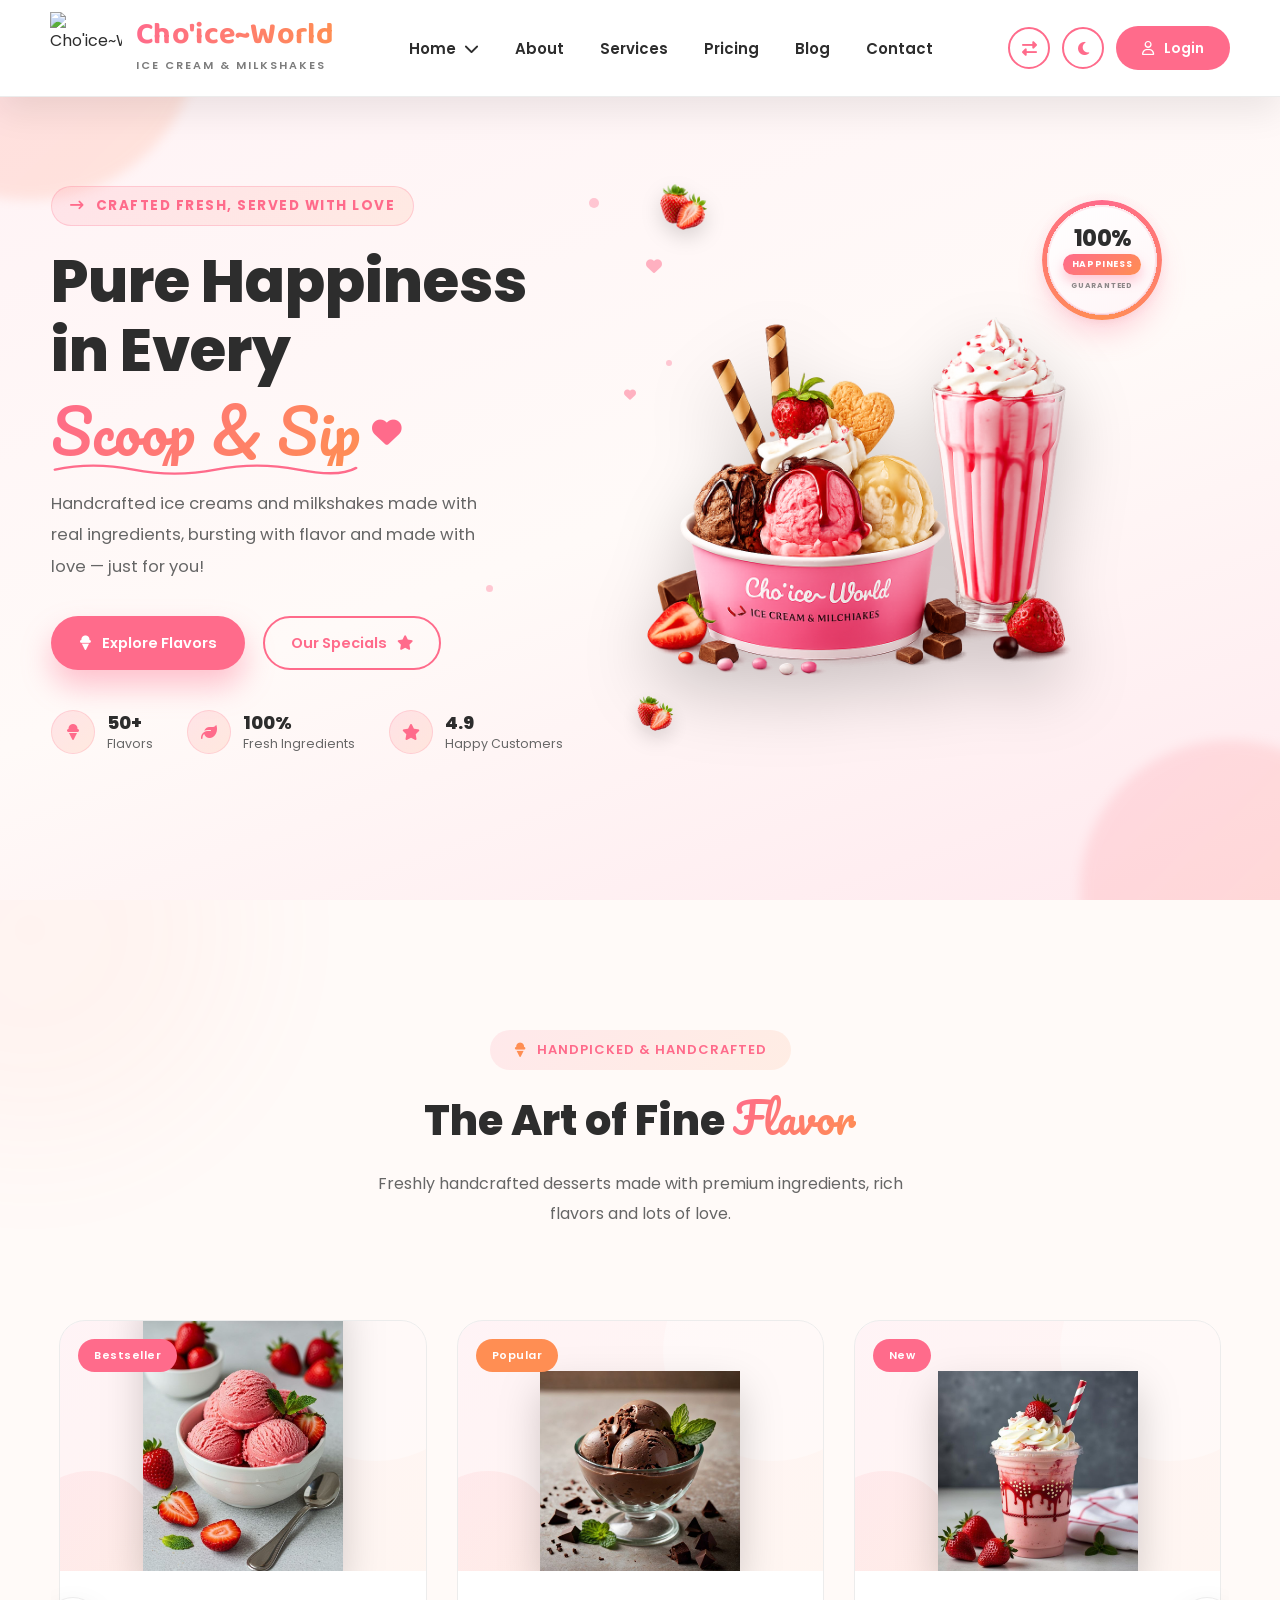
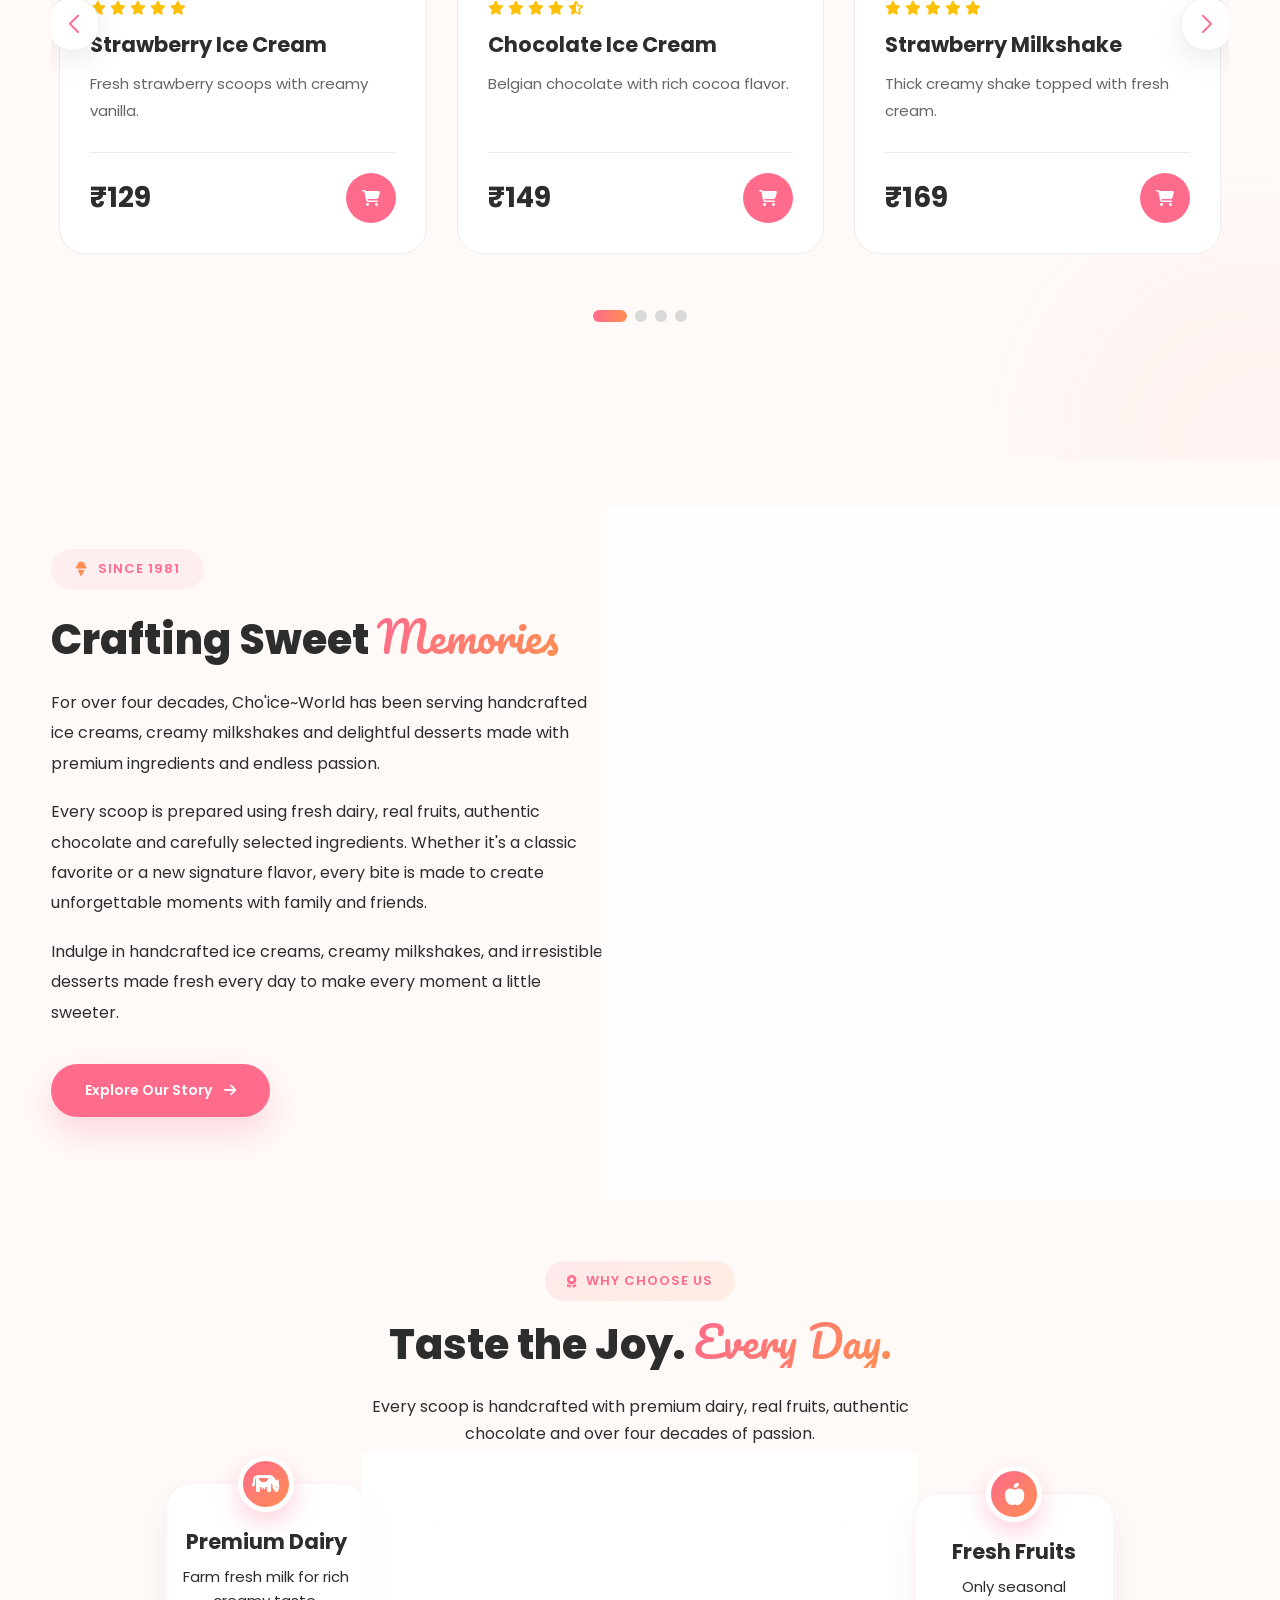
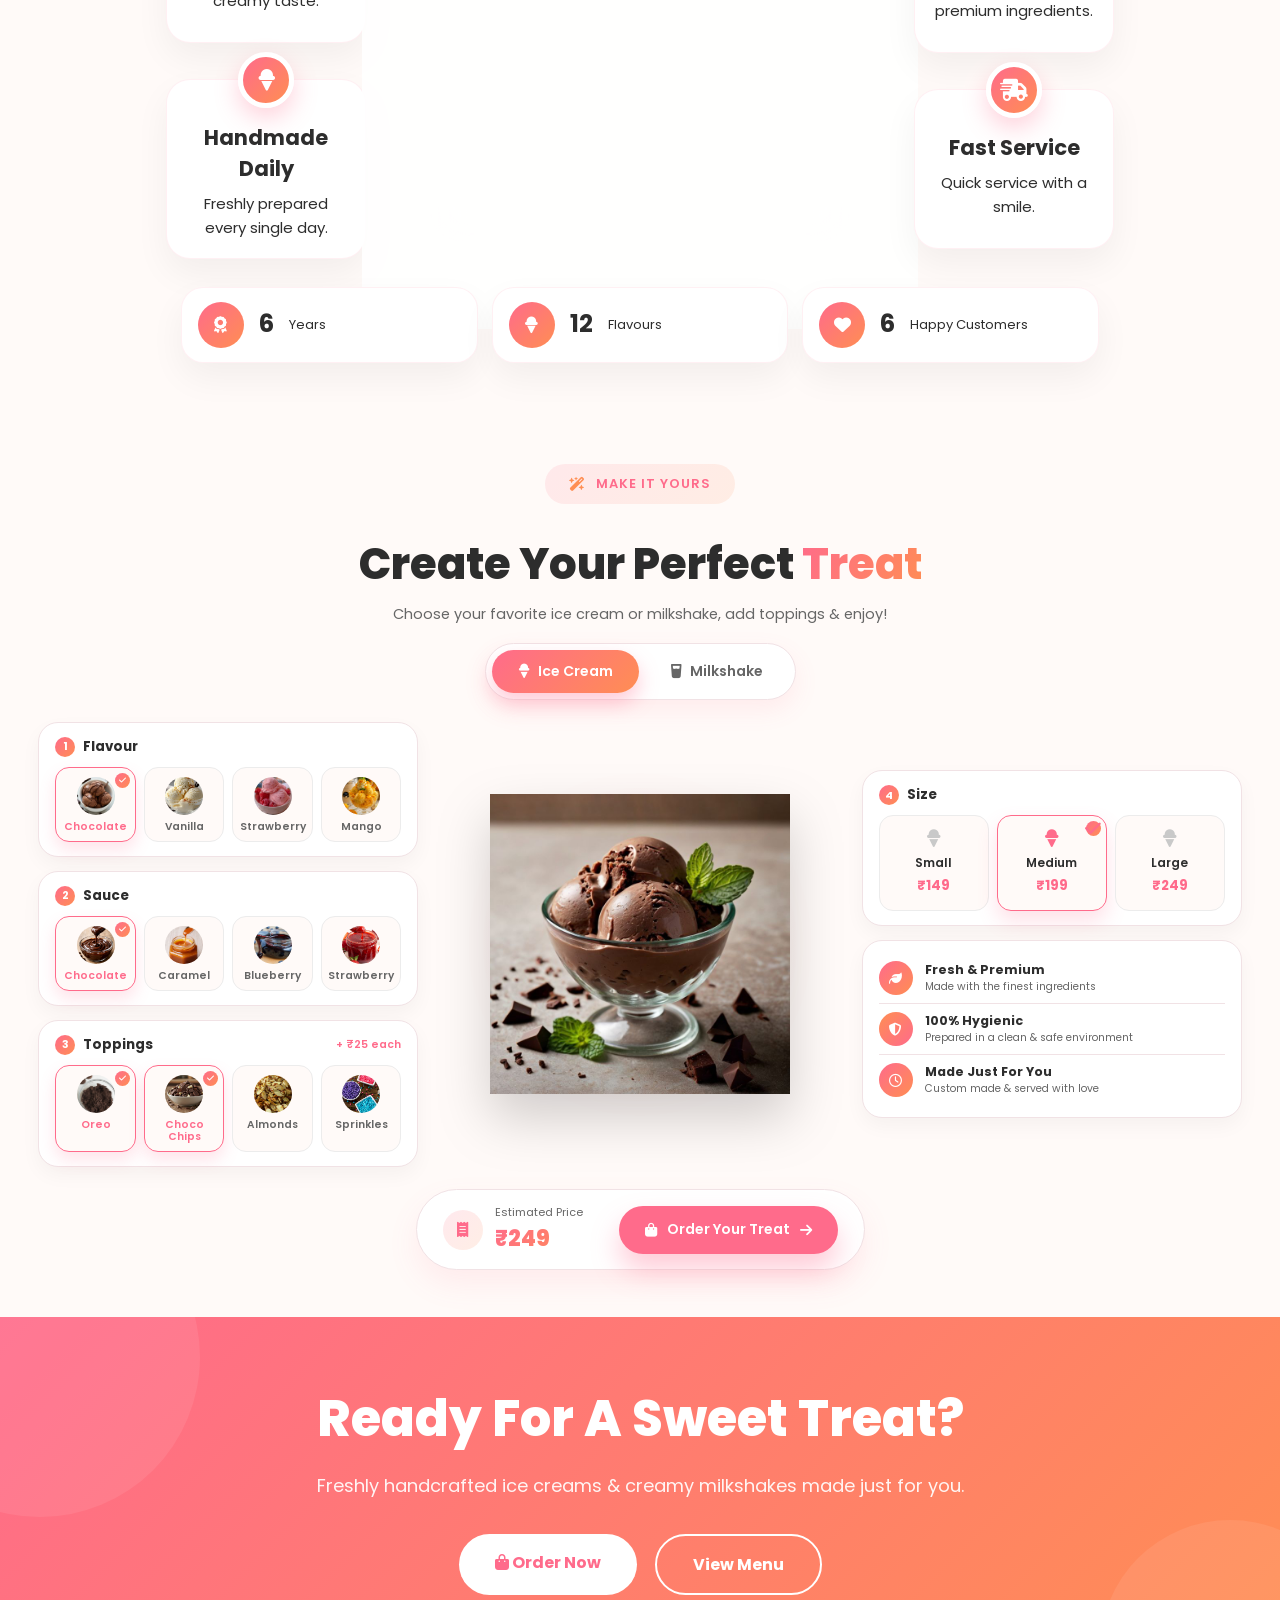
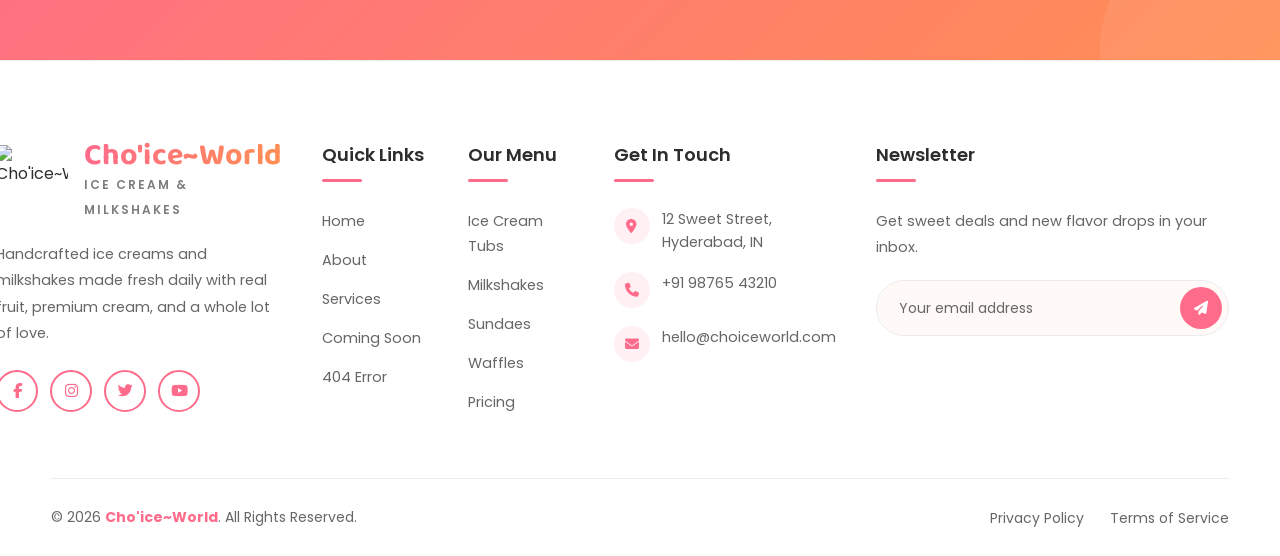
==== index.html @ 40d9babc "first commit" ====
<!DOCTYPE html>
<html lang="en" dir="ltr" data-theme="light">

<head>

<meta charset="UTF-8">
<meta name="viewport" content="width=device-width, initial-scale=1.0">

<title>Cho'ice~World</title>
 <link rel="icon" type="image/x-icon" href="images/Logo.png">
<link rel="preconnect" href="https://fonts.googleapis.com">
<link rel="preconnect" href="https://fonts.gstatic.com" crossorigin>

<link href="https://fonts.googleapis.com/css2?family=Poppins:wght@300;400;500;600;700;800&family=Baloo+2:wght@500;600;700&family=Pacifico&family=Lobster&display=swap" rel="stylesheet">


<link rel="stylesheet" href="https://cdn.jsdelivr.net/npm/swiper@11/swiper-bundle.min.css">


<link rel="stylesheet" href="https://cdnjs.cloudflare.com/ajax/libs/font-awesome/6.7.2/css/all.min.css">
<link rel="stylesheet" href="index.css">
<link rel="stylesheet" href="nav.css">
<link rel="stylesheet" href="footer.css">

</head>

<body>

<header class="header">

<div class="container">

<nav class="navbar">



<a href="index.html" class="logo">

<img src="images/logo.png" alt="Cho'ice~World">

<div class="logo-text">

<h2>Cho'ice~World</h2>

<span>Ice Cream & Milkshakes</span>

</div>

</a>



<ul class="nav-menu">

<li class="dropdown">

<a href="index.html">
Home
<i class="fa-solid fa-chevron-down"></i>
</a>

<ul class="dropdown-menu">

<li><a href="index.html">Home Classic</a></li>

<li><a href="/home-2/home-2.html">Home Modern</a></li>

</ul>

</li>

<li><a href="/about/about.html">About</a></li>

<li><a href="Services.html">Services</a></li>

<li><a href="/pricing/pricing.html">Pricing</a></li>

<li><a href="Blog.html">Blog</a></li>

<li><a href="/contact/contact.html">Contact</a></li>



</ul>



<div class="nav-actions">



<button id="rtlBtn" class="icon-btn">
    <i class="fa-solid fa-right-left"></i>
</button>



<button id="themeBtn" class="icon-btn">

<i class="fa-solid fa-moon"></i>

</button>



<a href="login.html" class="login-btn">

<i class="fa-regular fa-user"></i>

Login

</a>



<div class="hamburger">

<span></span>

<span></span>

<span></span>

</div>

</div>

</nav>

</div>

</header>



<section class="hero">

    <span class="hero-blob blob-tl"></span>
    <span class="hero-blob blob-br"></span>

    <span class="hero-crumb crumb-1"></span>
    <span class="hero-crumb crumb-2"></span>
    <span class="hero-crumb crumb-3"></span>

    <div class="container hero-inner">

        <div class="hero-text">

            <span class="hero-eyebrow">
                <i class="fa-solid fa-arrow-right-long"></i>
                Crafted Fresh, Served With Love
            </span>

            <h1 class="hero-title">
                Pure Happiness
                <span class="hero-title-row">
                    in Every
                    <span class="hero-script">
                        Scoop & Sip
                        <svg class="hero-squiggle" viewBox="0 0 300 20" preserveAspectRatio="none">
                            <path d="M4 12 Q 40 2, 80 12 T 160 12 T 240 12 T 296 10"/>
                        </svg>
                    </span>
                    <i class="fa-solid fa-heart hero-heart"></i>
                </span>
            </h1>

            <p class="hero-desc">
                Handcrafted ice creams and milkshakes made with real
                ingredients, bursting with flavor and made with love —
                just for you!
            </p>

            <div class="hero-actions">
                <a href="/home-2/home-2.html#combos" class="hero-btn-primary">
                    <i class="fa-solid fa-ice-cream"></i>
                    Explore Flavors
                </a>
                <a href="/home-2/home-2.html#seasonal" class="hero-btn-outline">
                    Our Specials
                    <i class="fa-solid fa-star"></i>
                </a>
            </div>

            <div class="hero-stats">

                <div class="hero-stat">
                    <span class="hero-stat-icon"><i class="fa-solid fa-ice-cream"></i></span>
                    <div>
                        <strong>50+</strong>
                        <p>Flavors</p>
                    </div>
                </div>

                <div class="hero-stat">
                    <span class="hero-stat-icon"><i class="fa-solid fa-leaf"></i></span>
                    <div>
                        <strong>100%</strong>
                        <p>Fresh Ingredients</p>
                    </div>
                </div>

                <div class="hero-stat">
                    <span class="hero-stat-icon"><i class="fa-solid fa-star"></i></span>
                    <div>
                        <strong>4.9</strong>
                        <p>Happy Customers</p>
                    </div>
                </div>

            </div>

        </div>

        <div class="hero-visual">

            <img src="images/ice-cream-bowl.png" alt="Ice cream bowl" class="hero-bowl">

        

            <span class="hero-deco deco-strawberry-1"><img src="images/strawberry-half.png" alt=""></span>
            <span class="hero-deco deco-strawberry-2"><img src="images/strawberry-half.png" alt=""></span>

            <span class="hero-sketch-heart sketch-1"><i class="fa-solid fa-heart"></i></span>
            <span class="hero-sketch-heart sketch-2"><i class="fa-solid fa-heart"></i></span>

            <div class="hero-badge">
                <div class="hero-badge-glow"></div>
                <div class="hero-badge-disc"></div>
                <div class="hero-badge-ring"></div>
                <div class="hero-badge-center">
                    <strong>100%</strong>
                    <span class="hero-badge-pill">Happiness</span>
                    <small>Guaranteed</small>
                </div>
            </div>

        </div>

    </div>

</section>



<section class="signature-section section">

    <div class="container">

        <div class="section-title">

            <span>
                <i class="fa-solid fa-ice-cream"></i>
                Handpicked & Handcrafted
            </span>

            <h2>
                The Art of Fine
                <span>Flavor</span>
            </h2>

            <p>
                Freshly handcrafted desserts made with premium ingredients,
                rich flavors and lots of love.
            </p>

        </div>

        <div class="swiper signatureSlider">

            <div class="swiper-wrapper">

                <div class="swiper-slide">
                    <div class="signature-card">
                        <span class="product-tag">Bestseller</span>
                        <div class="product-image">
                            <img src="images/strawberry-icecream.png" alt="Strawberry Ice Cream">
                        </div>
                        <div class="product-content">
                            <div class="product-rating">
                                <i class="fa-solid fa-star"></i>
                                <i class="fa-solid fa-star"></i>
                                <i class="fa-solid fa-star"></i>
                                <i class="fa-solid fa-star"></i>
                                <i class="fa-solid fa-star"></i>
                            </div>
                            <h3>Strawberry Ice Cream</h3>
                            <p>Fresh strawberry scoops with creamy vanilla.</p>
                            <div class="product-bottom">
                                <h4>₹129</h4>
                                <button><i class="fa-solid fa-cart-shopping"></i></button>
                            </div>
                        </div>
                    </div>
                </div>

                <div class="swiper-slide">
                    <div class="signature-card">
                        <span class="product-tag hot">Popular</span>
                        <div class="product-image">
                            <img src="images/chocolate-icecream.png" alt="Chocolate Ice Cream">
                        </div>
                        <div class="product-content">
                            <div class="product-rating">
                                <i class="fa-solid fa-star"></i>
                                <i class="fa-solid fa-star"></i>
                                <i class="fa-solid fa-star"></i>
                                <i class="fa-solid fa-star"></i>
                                <i class="fa-solid fa-star-half-stroke"></i>
                            </div>
                            <h3>Chocolate Ice Cream</h3>
                            <p>Belgian chocolate with rich cocoa flavor.</p>
                            <div class="product-bottom">
                                <h4>₹149</h4>
                                <button><i class="fa-solid fa-cart-shopping"></i></button>
                            </div>
                        </div>
                    </div>
                </div>

                <div class="swiper-slide">
                    <div class="signature-card">
                        <span class="product-tag">New</span>
                        <div class="product-image">
                            <img src="images/strawberry-shake.png" alt="Milkshake">
                        </div>
                        <div class="product-content">
                            <div class="product-rating">
                                <i class="fa-solid fa-star"></i>
                                <i class="fa-solid fa-star"></i>
                                <i class="fa-solid fa-star"></i>
                                <i class="fa-solid fa-star"></i>
                                <i class="fa-solid fa-star"></i>
                            </div>
                            <h3>Strawberry Milkshake</h3>
                            <p>Thick creamy shake topped with fresh cream.</p>
                            <div class="product-bottom">
                                <h4>₹169</h4>
                                <button><i class="fa-solid fa-cart-shopping"></i></button>
                            </div>
                        </div>
                    </div>
                </div>

                <div class="swiper-slide">
                    <div class="signature-card">
                        <span class="product-tag">Premium</span>
                        <div class="product-image">
                            <img src="images/oreo-shake.png" alt="Oreo Shake">
                        </div>
                        <div class="product-content">
                            <div class="product-rating">
                                <i class="fa-solid fa-star"></i>
                                <i class="fa-solid fa-star"></i>
                                <i class="fa-solid fa-star"></i>
                                <i class="fa-solid fa-star"></i>
                                <i class="fa-solid fa-star"></i>
                            </div>
                            <h3>Oreo Milkshake</h3>
                            <p>Rich Oreo cookies blended with fresh milk.</p>
                            <div class="product-bottom">
                                <h4>₹189</h4>
                                <button><i class="fa-solid fa-cart-shopping"></i></button>
                            </div>
                        </div>
                    </div>
                </div>

            </div>

            <div class="swiper-button-next"></div>
            <div class="swiper-button-prev"></div>
            <div class="swiper-pagination"></div>

        </div>

    </div>

</section>





<section class="about-section section">

    <div class="container">

        <div class="about-grid">

        

            <div class="about-content fade-left">

                <span class="about-tag">
                    <i class="fa-solid fa-ice-cream"></i>
                    Since 1981
                </span>

                <h2>
                    Crafting Sweet
                    <span>Memories</span>
                </h2>

                <p>
                    For over four decades, Cho'ice~World has been serving
                    handcrafted ice creams, creamy milkshakes and delightful
                    desserts made with premium ingredients and endless passion.
                </p>

                <p>
                    Every scoop is prepared using fresh dairy, real fruits,
                    authentic chocolate and carefully selected ingredients.
                    Whether it's a classic favorite or a new signature flavor,
                    every bite is made to create unforgettable moments with
                    family and friends.
                </p>
                   <p>Indulge in handcrafted ice creams, creamy milkshakes, and irresistible desserts made fresh every day to make every moment a little sweeter.</p>
                <a href="about/about.html" class="about-btn">

                    Explore Our Story

                    <i class="fa-solid fa-arrow-right"></i>

                </a>

            </div>


           

            <div class="about-images fade-right">

               

                <div class="about-main-image">

                    <img src="images/about-store.png"
                        alt="Cho'ice World Store">

                </div>


              

                <div class="about-floating">

                    <div class="floating-frame">

                        <img src="images/Choco-Fudge Overload.png"
                            alt="Choco-Fudge Overload">

                    </div>

                </div>

            </div>

        </div>

    </div>

</section>





<section class="why-section section">

    <div class="container">

      

        <div class="why-heading fade-up">

            <span class="why-tag">

                <i class="fa-solid fa-award"></i>

                WHY CHOOSE US

            </span>

           <h2>
    Taste the Joy.
    <span>Every Day.</span>
</h2>

            <p>

                Every scoop is handcrafted with premium dairy,
                real fruits, authentic chocolate and over
                four decades of passion.

            </p>

        </div>


     

        <div class="why-wrapper">

      

            <div class="why-column">

                <div class="why-card fade-left">

                    <div class="why-icon">

                        <i class="fa-solid fa-cow"></i>

                    </div>

                    <h4>Premium Dairy</h4>

                    <p>Farm fresh milk for rich creamy taste.</p>

                </div>

                <div class="why-card fade-left">

                    <div class="why-icon">

                        <i class="fa-solid fa-ice-cream"></i>

                    </div>

                    <h4>Handmade Daily</h4>

                    <p>Freshly prepared every single day.</p>

                </div>

            </div>


      

            <div class="why-image fade-up">

                <div class="image-frame">

                    <img src="images/why-store.png" alt="Store">

                </div>

            </div>


          

            <div class="why-column">

                <div class="why-card fade-right">

                    <div class="why-icon">

                        <i class="fa-solid fa-apple-whole"></i>

                    </div>

                    <h4>Fresh Fruits</h4>

                    <p>Only seasonal premium ingredients.</p>

                </div>

                <div class="why-card fade-right">

                    <div class="why-icon">

                        <i class="fa-solid fa-truck-fast"></i>

                    </div>

                    <h4>Fast Service</h4>

                    <p>Quick service with a smile.</p>

                </div>

            </div>

        </div>


       

        <div class="why-counter fade-up">

            <div class="counter-box">

                <div class="counter-icon">

                    <i class="fa-solid fa-award"></i>

                </div>

                <h3 class="counter" data-count="40">0</h3>

                <span>Years</span>

            </div>

            <div class="counter-box">

                <div class="counter-icon">

                    <i class="fa-solid fa-ice-cream"></i>

                </div>

                <h3 class="counter" data-count="50">0</h3>

                <span>Flavours</span>

            </div>

            <div class="counter-box">

                <div class="counter-icon">

                    <i class="fa-solid fa-heart"></i>

                </div>

                <h3 class="counter" data-count="25">0</h3>

                <span>Happy Customers</span>

            </div>

        </div>

    </div>

</section>



<section class="builder" id="builder">

    <div class="container builder-inner">

        <div class="builder-header">
       <span class="builder-eyebrow">
    <i class="fa-solid fa-wand-magic-sparkles"></i>
    Make it Yours
</span>
            <h2 class="builder-title">Create Your Perfect <span>Treat</span></h2>
            <p class="builder-sub">Choose your favorite ice cream or milkshake, add toppings & enjoy!</p>
        </div>

        <div class="builder-tabs" id="typeTabs">
            <button class="tab-btn active" data-type="Ice Cream">
                <i class="fa-solid fa-ice-cream"></i> Ice Cream
            </button>
            <button class="tab-btn" data-type="Milkshake">
                <i class="fa-solid fa-glass-water"></i> Milkshake
            </button>
        </div>

        <div class="builder-grid">

    
            <div class="builder-col builder-left">

                <div class="option-group" data-group="flavour" data-mode="single">
                    <h4><span class="step-num">1</span> Flavour</h4>
                    <div class="option-cards">

                        <button class="option-card active" data-value="Chocolate" data-price="0">
                            <span class="opt-thumb"><img src="/images/flavour-chocolate.png" alt="Chocolate"></span>
                            <span>Chocolate</span>
                            <i class="fa-solid fa-check check-badge"></i>
                        </button>

                        <button class="option-card" data-value="Vanilla" data-price="0">
                            <span class="opt-thumb"><img src="/images/flavour-vanilla.png" alt="Vanilla"></span>
                            <span>Vanilla</span>
                            <i class="fa-solid fa-check check-badge"></i>
                        </button>

                        <button class="option-card" data-value="Strawberry" data-price="0">
                            <span class="opt-thumb"><img src="/images/flavour-strawberry.png" alt="Strawberry"></span>
                            <span>Strawberry</span>
                            <i class="fa-solid fa-check check-badge"></i>
                        </button>

                        <button class="option-card" data-value="Mango" data-price="0">
                            <span class="opt-thumb"><img src="/images/flavour-mango.png" alt="Mango"></span>
                            <span>Mango</span>
                            <i class="fa-solid fa-check check-badge"></i>
                        </button>

                    </div>
                </div>

                <div class="option-group" data-group="sauce" data-mode="single">
                    <h4><span class="step-num">2</span> Sauce</h4>
                    <div class="option-cards">

                        <button class="option-card active" data-value="Chocolate" data-price="0">
                            <span class="opt-thumb"><img src="/images/sauce-chocolate.png" alt="Chocolate Sauce"></span>
                            <span>Chocolate</span>
                            <i class="fa-solid fa-check check-badge"></i>
                        </button>

                        <button class="option-card" data-value="Caramel" data-price="0">
                            <span class="opt-thumb"><img src="/images/sauce-caramel.png" alt="Caramel Sauce"></span>
                            <span>Caramel</span>
                            <i class="fa-solid fa-check check-badge"></i>
                        </button>

                        <button class="option-card" data-value="Blueberry" data-price="0">
                            <span class="opt-thumb"><img src="/images/sauce-blueberry.png" alt="Blueberry Sauce"></span>
                            <span>Blueberry</span>
                            <i class="fa-solid fa-check check-badge"></i>
                        </button>

                        <button class="option-card" data-value="Strawberry" data-price="0">
                            <span class="opt-thumb"><img src="/images/sauce-strawberry.png" alt="Strawberry Sauce"></span>
                            <span>Strawberry</span>
                            <i class="fa-solid fa-check check-badge"></i>
                        </button>

                    </div>
                </div>

                <div class="option-group" data-group="toppings" data-mode="multi">
                    <h4><span class="step-num">3</span> Toppings <small>+ &#8377;25 each</small></h4>
                    <div class="option-cards">

                        <button class="option-card active" data-value="Oreo" data-price="25">
                            <span class="opt-thumb"><img src="/images/topping-oreo.png" alt="Oreo"></span>
                            <span>Oreo</span>
                            <i class="fa-solid fa-check check-badge"></i>
                        </button>

                        <button class="option-card active" data-value="Choco Chips" data-price="25">
                            <span class="opt-thumb"><img src="/images/topping-choco-chips.png" alt="Choco Chips"></span>
                            <span>Choco Chips</span>
                            <i class="fa-solid fa-check check-badge"></i>
                        </button>

                        <button class="option-card" data-value="Almonds" data-price="25">
                            <span class="opt-thumb"><img src="/images/topping-almonds.png" alt="Almonds"></span>
                            <span>Almonds</span>
                            <i class="fa-solid fa-check check-badge"></i>
                        </button>

                        <button class="option-card" data-value="Sprinkles" data-price="25">
                            <span class="opt-thumb"><img src="/images/topping-sprinkles.png" alt="Sprinkles"></span>
                            <span>Sprinkles</span>
                            <i class="fa-solid fa-check check-badge"></i>
                        </button>

                    </div>
                </div>

            </div>

         
            <div class="builder-visual">
                <div class="visual-ring"></div>
                <div class="visual-glow"></div>
                <img src="/images/chocolate-icecream.png" alt="Your custom treat" class="builder-img" id="builderImage">
                <span class="visual-mini-sparkle mini-1"><i class="fa-solid fa-sparkle"></i></span>
                <span class="visual-mini-sparkle mini-2"><i class="fa-solid fa-sparkle"></i></span>
                <span class="visual-mini-sparkle mini-3"><i class="fa-solid fa-sparkle"></i></span>
            </div>

         
            <div class="builder-col builder-right">

                <div class="option-group" data-group="size" data-mode="single-size">
                    <h4><span class="step-num">4</span> Size</h4>
                    <div class="size-cards">
                        <button class="size-card" data-value="Small" data-price="149">
                            <i class="fa-solid fa-ice-cream"></i>
                            <span>Small</span>
                            <strong>&#8377;149</strong>
                            <i class="fa-solid fa-check check-badge"></i>
                        </button>
                        <button class="size-card active" data-value="Medium" data-price="199">
                            <i class="fa-solid fa-ice-cream"></i>
                            <span>Medium</span>
                            <strong>&#8377;199</strong>
                            <i class="fa-solid fa-check check-badge"></i>
                        </button>
                        <button class="size-card" data-value="Large" data-price="249">
                            <i class="fa-solid fa-ice-cream"></i>
                            <span>Large</span>
                            <strong>&#8377;249</strong>
                            <i class="fa-solid fa-check check-badge"></i>
                        </button>
                    </div>
                </div>

                <div class="builder-features">

                    <div class="feature-row">
                        <span class="feature-row-icon fi-primary"><i class="fa-solid fa-leaf"></i></span>
                        <div>
                            <strong>Fresh & Premium</strong>
                            <p>Made with the finest ingredients</p>
                        </div>
                    </div>

                    <div class="feature-row">
                        <span class="feature-row-icon fi-secondary"><i class="fa-solid fa-shield-halved"></i></span>
                        <div>
                            <strong>100% Hygienic</strong>
                            <p>Prepared in a clean & safe environment</p>
                        </div>
                    </div>

                    <div class="feature-row">
                        <span class="feature-row-icon fi-primary"><i class="fa-regular fa-clock"></i></span>
                        <div>
                            <strong>Made Just For You</strong>
                            <p>Custom made & served with love</p>
                        </div>
                    </div>

                </div>

            </div>

        </div>

        <div class="builder-footer">

            <div class="price-box">
                <span class="price-icon"><i class="fa-solid fa-receipt"></i></span>
                <div>
                    <p>Estimated Price</p>
                    <h3>&#8377;<span id="estimatedPrice">249</span></h3>
                </div>
            </div>

            <button class="order-btn" id="orderBtn">
                <i class="fa-solid fa-bag-shopping"></i>
                Order Your Treat
                <i class="fa-solid fa-arrow-right"></i>
            </button>

        </div>

    </div>

    <div class="order-toast" id="orderToast">
        <i class="fa-solid fa-circle-check"></i>
        <div>
            <strong>Order Added!</strong>
            <p id="toastDetail">Chocolate Ice Cream · Medium · &#8377;249</p>
        </div>
        <button class="toast-close" id="toastClose"><i class="fa-solid fa-xmark"></i></button>
    </div>

</section>




<section class="footer-cta">

    <div class="footer-cta-content">

       

        <h2>Ready For A Sweet Treat?</h2>

        <p>Freshly handcrafted ice creams & creamy milkshakes made just for you.</p>

        <div class="cta-buttons">

            <a href="login.html" class="cta-btn">
                <i class="fa-solid fa-bag-shopping"></i>
                Order Now
            </a>

            <a href="home-2/home-2.html#favorites" class="cta-btn-outline">
                View Menu
            </a>

        </div>

    </div>

</section>





<footer class="footer">

    <div class="container">

        <div class="footer-top">

          
            <div class="footer-col footer-brand">

                <a href="index.html" class="logo">

                    <img src="images/logo.png" alt="Cho'ice~World">

                    <div class="logo-text">
                        <h2>Cho'ice~World</h2>
                        <span>Ice Cream & Milkshakes</span>
                    </div>

                </a>

                <p class="footer-desc">
                    Handcrafted ice creams and milkshakes made fresh daily with
                    real fruit, premium cream, and a whole lot of love.
                </p>

                <ul class="footer-social">
                    <li><a href="#"><i class="fa-brands fa-facebook-f"></i></a></li>
                    <li><a href="#"><i class="fa-brands fa-instagram"></i></a></li>
                    <li><a href="#"><i class="fa-brands fa-twitter"></i></a></li>
                    <li><a href="#"><i class="fa-brands fa-youtube"></i></a></li>
                </ul>

            </div>

          
            <div class="footer-col">

                <h3>Quick Links</h3>

                <ul class="footer-links">
                    <li><a href="home-2/home-2.html">Home</a></li>
                    <li><a href="about/about.html">About</a></li>
                    <li><a href="Services.html">Services</a></li>
                    <li><a href="comingsoon/comingsoon.html">Coming Soon</a></li>
                    <li><a href="error404/error404.html">404 Error</a></li>
                </ul>

            </div>

     
            <div class="footer-col">

                <h3>Our Menu</h3>

                <ul class="footer-links">
                    <li><a href="ServiceDetails.html?service=tubs">Ice Cream Tubs</a></li>
                    <li><a href="ServiceDetails.html?service=milkshakes">Milkshakes</a></li>
                    <li><a href="ServiceDetails.html?service=sundaes">Sundaes</a></li>
                    <li><a href="ServiceDetails.html?service=waffles">Waffles</a></li>
                    <li><a href="pricing/pricing.html">Pricing</a></li>
                </ul>

            </div>

           
            <div class="footer-col">

                <h3>Get In Touch</h3>

                <ul class="footer-contact">
                    <li>
                        <i class="fa-solid fa-location-dot"></i>
                        <span>12 Sweet Street, Hyderabad, IN</span>
                    </li>
                    <li>
                        <i class="fa-solid fa-phone"></i>
                        <span>+91 98765 43210</span>
                    </li>
                    <li>
                        <i class="fa-solid fa-envelope"></i>
                        <span>hello@choiceworld.com</span>
                    </li>
                </ul>

            </div>

         
            <div class="footer-col footer-newsletter">

                <h3>Newsletter</h3>

                <p>Get sweet deals and new flavor drops in your inbox.</p>

                <form class="newsletter-form" id="newsletterForm">

                    <input type="email" placeholder="Your email address" required>

                    <button type="submit">
                        <i class="fa-solid fa-paper-plane"></i>
                    </button>

                </form>

                <p class="newsletter-msg" id="newsletterMsg"></p>

            </div>

        </div>

        <div class="footer-bottom">

            <p class="copyright">
                &copy; <span id="year"></span> <strong>Cho'ice~World</strong>. All Rights Reserved.
            </p>

            <ul class="footer-bottom-links">
                <li><a href="privacy/privacy.html">Privacy Policy</a></li>
                <li><a href="privacy/privacy.html">Terms of Service</a></li>
            </ul>

        </div>

    </div>


    <button id="backToTop" class="back-to-top" aria-label="Back to top">
        <i class="fa-solid fa-arrow-up"></i>
    </button>

</footer>

<script src="https://cdn.jsdelivr.net/npm/swiper@11/swiper-bundle.min.js"></script>
<script src="footer.js"></script>
<script src="index.js"></script>
 <script src="nav.js"></script>

    </body>
    </html>
---- index.css ----
.hero{
    position:relative;
    padding:110px 0 70px;
    min-height:100vh;
    display:flex;
    align-items:center;
    overflow:hidden;
    background:linear-gradient(160deg,#fff2f5 0%,#fffaf8 55%,#ffe9ee 100%);
}

.hero .hero-inner{ max-width:100%; }

body.dark .hero{
    background:linear-gradient(160deg,#1c1315 0%,#111111 55%,#1a1113 100%);
}

.hero-blob{
    position:absolute;
    border-radius:50%;
    background:linear-gradient(135deg,#ff6b8b,#ff8e53);
    opacity:.16;
    filter:blur(6px);
    z-index:0;
}

.blob-tl{
    width:340px;
    height:340px;
    top:-140px;
    left:-140px;
    animation:heroBlobDrift 9s ease-in-out infinite;
}

.blob-br{
    width:300px;
    height:300px;
    bottom:-140px;
    right:-100px;
    animation:heroBlobDrift 11s ease-in-out infinite;
    animation-delay:-4s;
}

@keyframes heroBlobDrift{
    0%,100%{ transform:translate(0,0) scale(1); }
    50%{ transform:translate(20px,-15px) scale(1.08); }
}

.hero-crumb{
    position:absolute;
    width:10px;
    height:10px;
    border-radius:50%;
    background:#ff6b8b;
    opacity:.35;
    z-index:0;
}

.crumb-1{ top:22%; left:46%; animation:heroCrumbFloat 5s ease-in-out infinite; }
.crumb-2{ top:65%; left:38%; width:7px; height:7px; animation:heroCrumbFloat 6s ease-in-out infinite; animation-delay:-2s; }
.crumb-3{ top:40%; left:52%; width:6px; height:6px; animation:heroCrumbFloat 4.5s ease-in-out infinite; animation-delay:-3.2s; }

@keyframes heroCrumbFloat{
    0%,100%{ transform:translateY(0); opacity:.25; }
    50%{ transform:translateY(-14px); opacity:.5; }
}

.hero-inner{
    position:relative;
    z-index:2;
    display:grid;
    grid-template-columns:1.05fr 1fr;
    align-items:center;
    gap:40px;
}

html[dir="rtl"] .hero-inner{ direction:rtl; }



.hero-text{ max-width:560px; }

.hero-eyebrow{
    display:inline-flex;
    align-items:center;
    gap:10px;
    font-size:13.5px;
    font-weight:700;
    letter-spacing:1.5px;
    text-transform:uppercase;
    color:#ff6b8b;
    background:linear-gradient(135deg, rgba(255,107,139,.12), rgba(255,142,83,.12));
    padding:9px 18px;
    border-radius:50px;
    border:1px solid rgba(255,107,139,.25);
    opacity:0;
    animation:heroFade .7s ease forwards;
}

.hero-title{
    font-size:clamp(2.5rem,5.6vw,3.7rem);
    font-weight:800;
    line-height:1.16;
    color:var(--title,#2d2d2d);
    margin:22px 0 22px;
    opacity:0;
    animation:heroFade .7s ease forwards;
    animation-delay:.12s;
}

.hero-title-row{
    display:flex;
    align-items:center;
    gap:12px;
    flex-wrap:wrap;
}

.hero-script{
    position:relative;
    font-family:'Pacifico',cursive;
    font-weight:400;
    background:linear-gradient(120deg, #ff6b8b, #ff8e53);
    -webkit-background-clip:text;
    -webkit-text-fill-color:transparent;
    background-clip:text;
    display:inline-block;
}

.hero-squiggle{
    position:absolute;
    left:0;
    bottom:-10px;
    width:100%;
    height:16px;
}

.hero-squiggle path{
    fill:none;
    stroke:#ff6b8b;
    stroke-width:3;
    stroke-linecap:round;
    stroke-dasharray:340;
    stroke-dashoffset:340;
    animation:heroDrawSquiggle 1s ease forwards;
    animation-delay:.9s;
}

@keyframes heroDrawSquiggle{ to{ stroke-dashoffset:0; } }

.hero-heart{
    color:#ff6b8b;
    font-size:.5em;
    animation:heroHeartBeat 1.6s ease-in-out infinite;
    animation-delay:1.4s;
}

@keyframes heroHeartBeat{ 0%,100%{ transform:scale(1); } 50%{ transform:scale(1.25); } }

.hero-desc{
    font-size:16.5px;
    line-height:1.9;
    color:var(--text,#666666);
    max-width:460px;
    opacity:0;
    animation:heroFade .7s ease forwards;
    animation-delay:.26s;
}

@keyframes heroFade{ to{ opacity:1; } }



.hero-actions{
    display:flex;
    align-items:center;
    gap:18px;
    margin:34px 0 40px;
    flex-wrap:wrap;
    opacity:0;
    animation:heroFade .7s ease forwards;
    animation-delay:.4s;
}

.hero-btn-primary{
    position:relative;
    display:inline-flex;
    align-items:center;
    gap:10px;
    height:54px;
    padding:0 28px;
   background:var(--primary);
    color:#fff;
    font-weight:600;
    font-size:14.5px;
    border-radius:50px;
    box-shadow:0 16px 30px rgba(255,107,139,.4);
    transition:.35s ease;
    overflow:hidden;
}



.hero-btn-primary:hover{ 
    background:var(--secondary);
    transform:translateX(100%); 
}
.hero-btn-primary:hover{ transform:translateY(-4px); box-shadow:0 20px 36px rgba(255,107,139,.5); }

.hero-btn-outline{
    display:inline-flex;
    align-items:center;
    gap:10px;
    height:54px;
    padding:0 26px;
    border:2px solid #ff6b8b;
    color:#ff6b8b;
    font-weight:600;
    font-size:14.5px;
    border-radius:50px;
    transition:.35s ease;
    background:transparent;
}

.hero-btn-outline:hover{
    background:#ff6b8b;
    color:#fff;
    transform:translateY(-4px);
    box-shadow:0 14px 26px rgba(255,107,139,.3);
}



.hero-stats{
    display:flex;
    gap:34px;
    flex-wrap:wrap;
    opacity:0;
    animation:heroFade .7s ease forwards;
    animation-delay:.55s;
}

.hero-stat{
    display:flex;
    align-items:center;
    gap:12px;
}

.hero-stat-icon{
    width:44px;
    height:44px;
    min-width:44px;
    display:flex;
    align-items:center;
    justify-content:center;
    background:linear-gradient(135deg, rgba(255,107,139,.15), rgba(255,142,83,.15));
    color:#ff6b8b;
    border-radius:50%;
    font-size:16px;
    border:1px solid rgba(255,107,139,.2);
}

.hero-stat strong{
    display:block;
    font-size:18px;
    font-weight:800;
    color:var(--title,#2d2d2d);
    line-height:1.3;
}

.hero-stat p{
    font-size:12.5px;
    color:var(--text,#666666);
}



.hero-visual{

    position:relative;

    width:100%;

    max-width:680px;

    height:600px;

    margin:0 auto;

    display:flex;

    align-items:center;

    justify-content:center;

    left:-50px;   

}

@keyframes heroZoom{
    from{ opacity:0; transform:scale(.92); }
    to{ opacity:1; transform:scale(1); }
}

.hero-bowl{

    position:relative;

    z-index:3;

    width:min(560px,84%);

    transform:translateX(-40px);  

    filter:drop-shadow(0 30px 34px rgba(0,0,0,.2));

    animation:heroBowlFloat 4.5s ease-in-out infinite;

}

@keyframes heroBowlFloat{
    0%,100%{ transform:translateY(0); }
    50%{ transform:translateY(-14px); }
}

.hero-shake{
    position:absolute;
    right:-4%;
    bottom:6%;
    z-index:4;
    width:min(230px,40%);
    filter:drop-shadow(0 22px 26px rgba(0,0,0,.2));
    animation:heroShakeFloat 5s ease-in-out infinite;
    animation-delay:-1.5s;
}

@keyframes heroShakeFloat{
    0%,100%{ transform:translateY(0) rotate(0deg); }
    50%{ transform:translateY(-12px) rotate(1.5deg); }
}

.hero-deco{
    position:absolute;
    z-index:1;
    animation:heroDecoSpin 6s ease-in-out infinite;
}

.hero-deco img{
    filter:drop-shadow(0 8px 10px rgba(0,0,0,.15));
}

.deco-strawberry-1{ width:52px; top:2%; left:6%; }
.deco-strawberry-2{ width:40px; bottom:6%; left:2%; animation-delay:-2s; }

@keyframes heroDecoSpin{
    0%,100%{ transform:translateY(0) rotate(0deg); }
    50%{ transform:translateY(-16px) rotate(12deg); }
}

.hero-sketch-heart{
    position:absolute;
    color:#ff6b8b;
    opacity:.5;
    font-size:20px;
    animation:heroHeartFloat 4s ease-in-out infinite;
}

.hero-sketch-heart.sketch-1{ top:14%; left:4%; font-size:16px; animation-delay:-1s; }
.hero-sketch-heart.sketch-2{ top:36%; left:0%; font-size:12px; animation-delay:-2.5s; }

@keyframes heroHeartFloat{
    0%,100%{ transform:translateY(0); opacity:.35; }
    50%{ transform:translateY(-10px); opacity:.6; }
}



.hero-badge{

    position:absolute;

    top:5%;

    right:3%;

    left:auto;

    width:120px;

    height:120px;

    z-index:8;

    display:flex;

    align-items:center;

    justify-content:center;

    animation:heroBadgePop .7s cubic-bezier(.34,1.56,.64,1) forwards;

    animation-delay:.7s;

    opacity:0;

    transform:scale(.7);

}

@keyframes heroBadgePop{ to{ opacity:1; transform:scale(1); } }

.hero-badge-glow{
    position:absolute;
    inset:-10px;
    border-radius:50%;
    background:radial-gradient(circle,rgba(255,107,139,.35) 0%,rgba(255,107,139,0) 70%);
    z-index:0;
}

.hero-badge-disc{
    position:absolute;
    inset:6px;
    border-radius:50%;
    background:linear-gradient(150deg,#ffffff 0%,#fff5f7 100%);
    box-shadow:
        0 18px 30px rgba(255,107,139,.28),
        0 4px 10px rgba(0,0,0,.08),
        inset 0 0 0 1px rgba(255,107,139,.15);
    z-index:1;
}

.hero-badge-ring{
    position:absolute;
    inset:0;
    border-radius:50%;
    background:conic-gradient(from 0deg,#ff6b8b,#ff8e53,#ff6b8b);
    -webkit-mask:radial-gradient(farthest-side,transparent calc(100% - 5px),#000 calc(100% - 5px));
    mask:radial-gradient(farthest-side,transparent calc(100% - 5px),#000 calc(100% - 5px));
    animation:heroBadgeSpin 10s linear infinite;
    z-index:2;
}

@keyframes heroBadgeSpin{ from{ transform:rotate(0deg); } to{ transform:rotate(360deg); } }

.hero-badge-center{
    position:relative;
    z-index:3;
    display:flex;
    flex-direction:column;
    align-items:center;
    justify-content:center;
    gap:4px;
    text-align:center;
}

.hero-badge-center strong{
    font-size:22px;
    font-weight:800;
    line-height:1;
    color:#2d2d2d;
    letter-spacing:-.5px;
}

.hero-badge-pill{
    background:linear-gradient(135deg,#ff6b8b,#ff8e53);
    color:#fff;
    font-size:9px;
    font-weight:700;
    letter-spacing:.6px;
    text-transform:uppercase;
    padding:4px 9px;
    border-radius:20px;
    box-shadow:0 6px 12px rgba(255,107,139,.35);
    white-space:nowrap;
}

.hero-badge-center small{
    font-size:7.5px;
    font-weight:700;
    letter-spacing:.8px;
    text-transform:uppercase;
    color:#666666;
    margin-top:1px;
    opacity:.75;
}



body.dark .hero-badge-glow{
    background:radial-gradient(circle,rgba(255,107,139,.55) 0%,rgba(255,107,139,0) 70%);
}

body.dark .hero-badge-disc{
    background:linear-gradient(150deg,#2a2a2a 0%,#1c1c1c 100%);
    box-shadow:
        0 18px 34px rgba(0,0,0,.5),
        0 4px 10px rgba(0,0,0,.3),
        inset 0 0 0 1px rgba(255,107,139,.25);
}

body.dark .hero-badge-center strong{
    color:#ffffff;
}

body.dark .hero-badge-center small{
    color:#c9c9c9;
    opacity:.85;
}



@media (prefers-reduced-motion: reduce){
    .hero-blob, .hero-crumb, .hero-squiggle path, .hero-heart, .hero-bowl, .hero-shake,
    .hero-deco, .hero-sketch-heart, .hero-badge-ring, .hero-eyebrow, .hero-title,
    .hero-desc, .hero-actions, .hero-stats, .hero-visual{
        animation:none !important;
        opacity:1 !important;
        transform:none !important;
        stroke-dashoffset:0 !important;
    }
}



@media(max-width:1200px){
    .hero{ padding:100px 0 60px; }
    .hero-inner{ gap:28px; }
}

@media(max-width:1100px){
    .hero{ min-height:auto; }

    .hero-inner{
        display:flex;
        flex-direction:column;
        text-align:center;
        gap:64px;
    }

    html[dir="rtl"] .hero-inner{ flex-direction:column; }

    .hero-text{ max-width:100%; }
    .hero-title-row{ justify-content:center; }
    .hero-desc{ margin:0 auto; }
    .hero-actions, .hero-stats{ justify-content:center; }

    .hero-visual{ height:400px; max-width:400px; }
    .hero-bowl{ margin-right:8%; }
}

@media(max-width:768px){
    .hero{ padding:95px 0 55px; }
    .hero-stats{ gap:22px; }
    .hero-stat p{ font-size:11.5px; }
    .hero-visual{ height:340px; max-width:340px; }
    .hero-badge{ width:96px; height:96px; }
    .hero-badge-center strong{ font-size:18px; }
}

@media(max-width:576px){
    .hero{ padding:90px 0 50px; min-height:auto; }

    .hero-actions{ flex-direction:column; width:100%; }
    .hero-btn-primary, .hero-btn-outline{ width:100%; justify-content:center; }

    .hero-stats{ gap:16px 22px; justify-content:center; }
    .hero-stat-icon{ width:38px; height:38px; min-width:38px; font-size:14px; }
    .hero-stat strong{ font-size:16px; }

    .hero-visual{ height:300px; max-width:290px; }
    .hero-shake{ width:34%; }

    .hero-badge{ width:82px; height:82px; top:0; left:0; }
    .hero-badge-center strong{ font-size:15px; }
    .hero-badge-pill{ font-size:8px; padding:3px 7px; }
}

@media(max-width:400px){
    .hero-title{ font-size:2.1rem; }
    .hero-desc{ font-size:15px; }
    .hero-visual{ height:260px; max-width:250px; }
}














.signature-section{

    position:relative;

    padding:130px 0;

    background:var(--bg);

    overflow:hidden;

}

.signature-section::before{

    content:"";

    position:absolute;

    width:420px;

    height:420px;

    border-radius:50%;

    background:linear-gradient(135deg,var(--primary),var(--secondary));

    opacity:.05;

    top:-180px;

    left:-180px;

    filter:blur(70px);

}

.signature-section::after{

    content:"";

    position:absolute;

    width:400px;

    height:400px;

    border-radius:50%;

    background:linear-gradient(135deg,var(--secondary),var(--primary));

    opacity:.05;

    right:-170px;

    bottom:-180px;

    filter:blur(70px);

}

.signature-section .container{

    position:relative;

    z-index:2;

}



.section-title{

    max-width:700px;

    margin:0 auto 80px;

    text-align:center;

}

.section-title>span{

    display:inline-flex;

    align-items:center;

    gap:10px;

    padding:10px 24px;

    border-radius:50px;

  color:#ff6b8b;
    background:linear-gradient(135deg, rgba(255,107,139,.12), rgba(255,142,83,.12));

    font-size:13px;

    font-weight:600;

    letter-spacing:1px;

    text-transform:uppercase;

    margin-bottom:22px;

}

.section-title>span i{
    color:var(--secondary);
    font-size:14px;

}

.section-title h2{

   font-size:clamp(1.9rem,3.6vw,2.6rem);
    font-weight:800;

    line-height:1.25;

    color:var(--title);

    margin-bottom:22px;

}

.section-title h2 span{
position:relative;
font-family:'Pacifico',cursive;
font-weight:400;
background:linear-gradient(120deg, var(--primary), var(--secondary));
-webkit-background-clip:text;
-webkit-text-fill-color:transparent;
background-clip:text;
display:inline-block;

}



.section-title p{

    max-width:560px;

    margin:auto;

    font-size:16px;

    line-height:1.9;

    color:var(--text);

}



.signatureSlider{

    position:relative;

    padding:10px 8px 75px;

    overflow:hidden;

}

.signatureSlider .swiper-wrapper{

    align-items:stretch;

}

.signatureSlider .swiper-slide{

    height:auto;

    display:flex;

}

.signatureSlider .swiper-slide>.signature-card{

    width:100%;

}



.signature-card{

    position:relative;

    display:flex;

    flex-direction:column;

    width:100%;

    height:100%;

    background:var(--white);

    border:1px solid var(--border);

    border-radius:26px;

    overflow:hidden;

    transition:.35s ease;

}

.signature-card:hover{

    border-color:var(--primary);

    transform:translateY(-8px);

    box-shadow:0 20px 45px rgba(0,0,0,.08);

}



.product-image{

    position:relative;

    height:250px;

    display:flex;

    align-items:flex-end;

    justify-content:center;

    overflow:hidden;

    background:linear-gradient(
        135deg,
        rgba(255,107,139,.08),
        rgba(255,142,83,.08)
    );

}

.product-image::before{

    content:"";

    position:absolute;

    width:220px;

    height:220px;

    border-radius:50%;

    background:#fff;

    opacity:.35;

    top:-80px;

    right:-60px;

}

.product-image::after{

    content:"";

    position:absolute;

    width:140px;

    height:140px;

    border-radius:50%;

    background:linear-gradient(
        135deg,
        var(--primary),
        var(--secondary)
    );

    opacity:.08;

    left:-40px;

    bottom:-40px;

}

.product-image img{

    width:200px;

    max-width:88%;

    object-fit:contain;

    position:relative;

    z-index:2;

    filter:drop-shadow(0 18px 20px rgba(0,0,0,.18));

    transition:.35s ease;

}

.signature-card:hover .product-image img{

    transform:translateY(-6px);

}



.product-tag{

    position:absolute;

    top:18px;

    left:18px;

    padding:8px 16px;

    border-radius:50px;

    background:var(--primary);

    color:#fff;

    font-size:11px;

    font-weight:600;

    letter-spacing:.5px;

    z-index:5;

}

.product-tag.hot{

    background:var(--secondary);

}



.product-content{

    flex:1;

    display:flex;

    flex-direction:column;

    padding:30px;

}

.product-rating{

    display:flex;

    gap:4px;

    margin-bottom:16px;

}

.product-rating i{

    color:#FFC107;

    font-size:14px;

}

.product-content h3{

     font-size:21px;
    font-weight:700;
    color:#2d2d2d;

    margin-bottom:12px;

    line-height:1.3;

}

body.dark .product-content h3{
    color: #ffffff;
}

.product-content p{

    color:var(--text);

    font-size:15px;

    line-height:1.8;

    margin-bottom:28px;

}



.product-bottom{

    margin-top:auto;

    display:flex;

    align-items:center;

    justify-content:space-between;

    padding-top:20px;

    border-top:1px solid var(--border);

}

.product-bottom h4{

    font-size:28px;

    font-weight:700;

    color:var(--title);

}



.product-bottom button{

    width:50px;

    height:50px;

    border:none;

    border-radius:50%;

    cursor:pointer;

    background:var(--primary);

    color:#fff;

    display:flex;

    align-items:center;

    justify-content:center;

    font-size:16px;

    transition:.35s ease;

}

.product-bottom button:hover{

    background:var(--secondary);

    transform:translateY(-3px);

}

.product-bottom button.added{

    background:#22c55e;

}

.product-bottom button i{

    transition:.3s ease;

}



.signature-card:hover{

    border-color:var(--primary);

    box-shadow:0 20px 45px rgba(0,0,0,.08);

}

.signature-card:hover .product-content h3{

    color:var(--primary);

}



.signatureSlider .swiper-button-next,
.signatureSlider .swiper-button-prev{

    width:54px;

    height:54px;

    border-radius:50%;

    background:var(--white);

    border:1px solid var(--border);

    color:var(--primary);

    box-shadow:0 10px 30px rgba(0,0,0,.08);

    transition:.35s ease;

}

.signatureSlider .swiper-button-prev{

    left:-5px;

}

.signatureSlider .swiper-button-next{

    right:-5px;

}

.signatureSlider .swiper-button-next::after,
.signatureSlider .swiper-button-prev::after{

    font-size:18px;

    font-weight:700;

}

.signatureSlider .swiper-button-next:hover,
.signatureSlider .swiper-button-prev:hover{

    background:var(--primary);

    border-color:var(--primary);

    color:#fff;

    transform:translateY(-3px);

    box-shadow:0 18px 40px rgba(255,107,139,.30);

}



.signatureSlider .swiper-pagination{

    bottom:0;

}

.signatureSlider .swiper-pagination-bullet{

    width:12px;

    height:12px;

    background:#d9d9d9;

    opacity:1;

    transition:.35s ease;

}

.signatureSlider .swiper-pagination-bullet-active{

    width:34px;

    border-radius:50px;

    background:linear-gradient(
        90deg,
        var(--primary),
        var(--secondary)
    );

}



@media(max-width:1200px){

.signature-section{

    padding:110px 0;

}

.product-image{

    height:220px;

}

.product-image img{

    width:180px;

}

}

@media(max-width:991px){

.section-title{

    margin-bottom:60px;

}

.section-title h2{

    font-size:2.5rem;

}

.product-content{

    padding:26px;

}

.product-content h3{

    font-size:20px;

}

.product-bottom h4{

    font-size:24px;

}

.signatureSlider{

    padding-bottom:70px;

}

}

@media(max-width:768px){

.signature-section{

    padding:90px 0;

}

.section-title{

    margin-bottom:45px;

}

.section-title h2{

    font-size:2rem;

}

.section-title p{

    font-size:15px;

}

.product-image{

    height:200px;

}

.product-image img{

    width:160px;

}

.signatureSlider .swiper-button-next,

.signatureSlider .swiper-button-prev{

    display:none;

}

}

@media(max-width:576px){

.signature-section{

    padding:75px 0;

}

.product-content{

    padding:22px;

}

.product-content h3{

    font-size:18px;

}

.product-content p{

    font-size:14px;

}

.product-bottom h4{

    font-size:22px;

}

.product-bottom button{

    width:46px;

    height:46px;

}

.product-image{

    height:180px;

}

.product-image img{

    width:140px;

}

}



body.dark .signature-section{

    background:var(--bg);

}

body.dark .signature-card{

    background:var(--white);

    border-color:var(--border);

}

body.dark .signature-card:hover{

    border-color:var(--primary);

}

body.dark .product-image{

    background:linear-gradient(
        135deg,
        rgba(255,107,139,.12),
        rgba(255,142,83,.12)
    );

}

body.dark .product-image::before{

    background:rgba(255,255,255,.08);

}

body.dark .swiper-button-next,
body.dark .swiper-button-prev{

    background:#242424;

    border-color:#333;

    color:var(--primary);

}

body.dark .swiper-button-next:hover,
body.dark .swiper-button-prev:hover{

    background:var(--primary);

    color:#fff;

}

body.dark .swiper-pagination-bullet{

    background:#555;

}



html[dir="rtl"] .product-tag{

    left:auto;

    right:18px;

}

html[dir="rtl"] .product-rating{

    justify-content:flex-end;

}

html[dir="rtl"] .product-bottom{

    flex-direction:row-reverse;

}

html[dir="rtl"] .swiper-button-next{

    right:auto;

    left:-5px;

}

html[dir="rtl"] .swiper-button-prev{

    left:auto;

    right:-5px;

}



.signature-card,
.product-image img,
.product-bottom button,
.swiper-button-next,
.swiper-button-prev{

    transition:all .35s ease;

}












.about-section{

    position:relative;
    padding:90px 0;
    overflow:hidden;
  
        background:var(--bg);

}



.about-grid{

    display:grid;
    grid-template-columns:1fr 1fr;
    align-items:center;
    gap:70px;

}



.about-content{

    max-width:560px;

}

.about-tag{

    display:inline-flex;
    align-items:center;
    gap:10px;
     padding:10px 24px;

    border-radius:50px;

  color:#ff6b8b;
    background:linear-gradient(135deg, rgba(255,107,139,.12), rgba(255,142,83,.12));

    font-size:13px;

    font-weight:600;

    letter-spacing:1px;
    text-transform:uppercase;
    color:var(--primary);

    background:rgba(255,107,139,.08);

    margin-bottom:22px;

}

.about-tag i{
  font-size:14px;
    color:var(--secondary);

}

.about-content h2{

font-size:clamp(1.9rem,3.6vw,2.6rem);
    font-weight:800;

      line-height:1.25;

    color:var(--title);

    margin-bottom:22px;

}

.about-content h2 span{

position:relative;
font-family:'Pacifico',cursive;
font-weight:400;
background:linear-gradient(120deg, var(--primary), var(--secondary));
-webkit-background-clip:text;
-webkit-text-fill-color:transparent;
background-clip:text;
display:inline-block;

}

.about-subtitle{

    font-size:19px;
    line-height:1.9;
    color:var(--heading);
    margin-bottom:20px;
    font-weight:500;

}

.about-content p{

    font-size:16px;
    line-height:1.9;
    color:var(--text-light);
    margin-bottom:18px;

}



.about-btn{

    display:inline-flex;
    align-items:center;
    gap:12px;

    margin-top:18px;

    padding:16px 34px;

    border-radius:50px;

  background:var(--primary);
    color:#fff;
	 font-size:14px;
    font-weight:600;

    transition:.35s;

    box-shadow:0 15px 35px rgba(255,107,139,.25);

}

.about-btn:hover{
    background:var(--secondary);
    transform:translateY(-3px);



}

.about-btn i{

    transition:.35s;

}

.about-btn:hover i{

    transform:translateX(8px);

}



.about-images{

    position:relative;
    display:flex;
    justify-content:center;
    align-items:center;

}



.about-main-image{

    width:100%;
    max-width:550px;  

    padding:10px;

    border-radius:28px;

    background:rgba(255,255,255,.7);

    backdrop-filter:blur(20px);

    border:2px solid rgba(255,107,139,.15);

    box-shadow:
        0 20px 50px rgba(0,0,0,.08),
        0 0 0 6px rgba(255,107,139,.05);

}

.about-main-image img{

    width:100%;

    height:520px;      

    object-fit:cover;

    display:block;

    border-radius:20px;

}



.about-floating{

    position:absolute;

    left:-35px;

    bottom:15px;

    width:180px;     

    z-index:3;

}

.about-floating{

    position:absolute;

    left:-35px;

    bottom:20px;

    width:180px;

    z-index:3;

    animation:floatingImage 4s ease-in-out infinite;

}

@keyframes floatingImage{

    0%{

        transform:translateY(0);

    }

    50%{

        transform:translateY(-12px);

    }

    100%{

        transform:translateY(0);

    }

}

.floating-frame{

    padding:10px;

    border-radius:24px;

    background:rgba(255,255,255,.7);

    backdrop-filter:blur(20px);

    border:2px solid rgba(255,107,139,.15);

    box-shadow:
        0 20px 45px rgba(0,0,0,.10),
        0 0 0 6px rgba(255,107,139,.05);

}

.floating-frame img{

    width:100%;

    height:160px;

    object-fit:contain;

    display:block;

    border-radius:16px;

}



.about-main-image,
.floating-frame{

    transition:.45s;

}



.about-main-image:hover,
.floating-frame:hover{

    border-color:var(--primary);

}

.about-main-image,
.floating-frame{

    transition:.35s ease;

}

.about-main-image:hover,
.floating-frame:hover{

    border-color:var(--primary);

}


[data-theme="dark"] .about-section{

    background:var(--dark-bg);

}

[data-theme="dark"] .about-tag{

    background:rgba(255,255,255,.06);

    color:var(--secondary);

}

[data-theme="dark"] .about-content h2{

    color:#fff;

}

[data-theme="dark"] .about-subtitle{

    color:#d7d7d7;

}

[data-theme="dark"] .about-content p{

    color:#bdbdbd;

}

[data-theme="dark"] .about-main-image{

    background:#202020;

    border-color:rgba(255,255,255,.08);

    box-shadow:
    0 30px 70px rgba(0,0,0,.45),
    0 0 0 8px rgba(255,255,255,.03);

}

[data-theme="dark"] .floating-frame{

    background:#202020;

    border-color:rgba(255,255,255,.08);

    box-shadow:
    0 25px 60px rgba(0,0,0,.45),
    0 0 0 8px rgba(255,255,255,.03);

}

[data-theme="dark"] .about-main-image:hover,
[data-theme="dark"] .floating-frame:hover{

    border-color:var(--primary);

}



html[dir="rtl"] .about-grid{

    direction:rtl;

}

html[dir="rtl"] .about-btn{

    flex-direction:row-reverse;

}

html[dir="rtl"] .about-btn:hover i{

    transform:translateX(-8px);

}

html[dir="rtl"] .about-floating{

    left:auto;

    right:-40px;

}



.fade-left{

    opacity:0;

    transform:translateX(-70px);

    transition:1s ease;

}

.fade-right{

    opacity:0;

    transform:translateX(70px);

    transition:1s ease;

}

.fade-left.show,
.fade-right.show{

    opacity:1;

    transform:translateX(0);

}



@media(max-width:1100px){

.about-grid{

grid-template-columns:1fr;

gap:70px;

}

.about-content{

max-width:100%;
text-align:center;

}

.about-main-image{

max-width:650px;
margin:auto;

}

.about-floating{

left:20px;
bottom:-20px;

}

.about-btn{

margin:auto;

}

}

@media(max-width:768px){

.about-section{

padding:70px 0;

}

.about-content h2{

font-size:2.5rem;

}

.about-subtitle{

font-size:17px;

}

.about-content p{

font-size:15px;

line-height:1.8;

}

.about-main-image{

padding:10px;

}

.about-floating{

width:180px;

left:10px;

bottom:-15px;

}

}

@media(max-width:576px){

.about-content h2{

font-size:2rem;

}

.about-tag{

padding:10px 20px;

font-size:12px;

}

.about-btn{

padding:14px 28px;

font-size:15px;

}

.about-floating{

width:140px;

left:5px;

bottom:-10px;

}

.about-grid{

gap:50px;

}

}




.about-btn{
    position:relative;
    overflow:hidden;
}

.btn-ripple{
    position:absolute;
    width:10px;
    height:10px;
    background:rgba(255,255,255,.45);
    border-radius:50%;
    transform:translate(-50%, -50%);
    animation:ripple .6s ease-out;
    pointer-events:none;
}

@keyframes ripple{
    from{
        width:10px;
        height:10px;
        opacity:.8;
    }
    to{
        width:280px;
        height:280px;
        opacity:0;
    }
}
@media(max-width:991px){

.about-main-image{

    max-width:420px;

}

.about-main-image img{

    height:320px;

}

.about-floating{

    width:160px;

}

.floating-frame img{

    height:140px;

}

}

@media(max-width:576px){

.about-main-image img{

    height:260px;

}

.about-floating{

    width:130px;

}

.floating-frame img{

    height:110px;

}

}





.why-section{

    position:relative;
    padding:45px 0;
    min-height:90vh;
    display:flex;
    align-items:center;
    overflow:hidden;
  background:var(--bg);

}



.why-section .container{

    position:relative;
    z-index:2;

}



.why-heading{

    text-align:center;
    margin-bottom:35px;

}

.why-tag{

    display:inline-flex;
    align-items:center;
    gap:8px;

    padding:10px 22px;

    border-radius:50px;

color:#ff6b8b;
    background:linear-gradient(135deg, rgba(255,107,139,.12), rgba(255,142,83,.12));

    font-size:13px;

    font-weight:600;

    letter-spacing:1px;

    margin-bottom:15px;

}

.why-heading h2{

  font-size:clamp(1.9rem,3.6vw,2.6rem);
    font-weight:800;

      line-height:1.25;

    color:var(--title);

    margin-bottom:22px;

}

.why-heading h2 span{

position:relative;
font-family:'Pacifico',cursive;
font-weight:400;
background:linear-gradient(120deg, var(--primary), var(--secondary));
-webkit-background-clip:text;
-webkit-text-fill-color:transparent;
background-clip:text;
display:inline-block;

}

.why-heading p{

    max-width:620px;

    margin:15px auto 0;

    color:var(--text-light);

    line-height:1.7;

    font-size:16px;

}



.why-wrapper{

    display:grid;

    grid-template-columns:200px 460px 200px;

    justify-content:center;

    align-items:center;

    column-gap:24px;

    row-gap:20px;

}


.why-column{

    display:flex;

    flex-direction:column;

   gap:36px; 

    width:200px;

}



.why-card{

    position:relative;

    background:#fff;
width:200px;

    margin:auto;
    border-radius:24px;

    padding:42px 16px 18px;

    text-align:center;

    min-height:160px;

    border:1px solid rgba(255,107,139,.10);

    transition:.35s;

    overflow:visible;

    box-shadow:0 15px 35px rgba(0,0,0,.05);

}

.why-card:hover{

    transform:translateY(-6px);

    border-color:var(--primary);

}



.why-icon{

    position:absolute;

    left:50%;

    top:-28px;

    transform:translateX(-50%);

    width:56px;

    height:56px;

    border-radius:50%;

    display:flex;

    align-items:center;

    justify-content:center;

    font-size:22px;

    color:#fff;

    background:linear-gradient(135deg,var(--primary),var(--secondary));

    border:5px solid #fff;

    box-shadow:0 10px 25px rgba(255,107,139,.30);

}

.why-card h4{

    margin-bottom:8px;

 font-size:21px;
    font-weight:700;
    color:#2d2d2d;

}

.why-card p{

    color:var(--text-light);

    font-size:15px;

    line-height:1.6;

}



.why-image{

    display:flex;

    justify-content:center;

    align-items:center;

}

.image-frame{

    position:relative;

    width:100%;

    max-width:420px;

    padding:8px;

    border-radius:32px;

    background:rgba(255,255,255,.85);

    backdrop-filter:blur(18px);

    border:2px solid rgba(255,107,139,.12);
margin:auto;
    box-shadow:
    0 20px 45px rgba(0,0,0,.08),
    0 0 0 6px rgba(255,107,139,.05);

    transition:.4s;

}

.image-frame:hover{

    transform:translateY(-6px);

    border-color:var(--primary);

}

.image-frame img{

    width:100%;

    height:320px;

    display:block;

    object-fit:cover;

    border-radius:24px;

}



.why-column:first-child{
    transform: translateX(-20px);
}


.why-column:last-child{
    transform: translateX(20px);
}



.why-counter{

    width:78%;

    margin:28px auto 0;

    display:grid;

    grid-template-columns:repeat(3,1fr);

    gap:14px;

}

.counter-box{

    background:#fff;

    border-radius:22px;

    padding:14px 16px;

    display:flex;

    align-items:center;

    gap:15px;

    border:1px solid rgba(255,107,139,.10);

    box-shadow:0 15px 35px rgba(0,0,0,.05);

    transition:.35s;

}

.counter-box:hover{

    transform:translateY(-5px);

    border-color:var(--primary);

}

.counter-icon{

    width:46px;

    height:46px;

    border-radius:50%;

    display:flex;

    align-items:center;

    justify-content:center;

    font-size:17px;

    color:#fff;

    flex-shrink:0;

    background:linear-gradient(
        135deg,
        var(--primary),
        var(--secondary)
    );

}

.counter-box h3{

    font-size:24px;

    margin-bottom:2px;

    color:var(--heading);

}

.counter-box span{

    display:block;

    color:var(--text-light);

    font-size:13px;

}



body.dark .why-section{
    background:var(--bg);
}

body.dark .why-heading h2,
body.dark .why-card h4,
body.dark .counter-box h3{
    color:var(--title);
}

body.dark .why-heading p,
body.dark .why-card p,
body.dark .counter-box span{
    color:var(--text);
}

body.dark .why-card,
body.dark .counter-box{
    background:var(--white);
    border:1px solid var(--border);
    box-shadow:var(--shadow);
}

body.dark .why-card:hover,
body.dark .counter-box:hover{
    border-color:var(--primary);
    box-shadow:0 18px 45px rgba(255,107,139,.18);
}

body.dark .why-tag{
    background:rgba(255,107,139,.12);
    color:var(--primary);
}

body.dark .why-icon{
    background:linear-gradient(135deg,var(--primary),var(--secondary));
    color:#fff;
}

body.dark .image-frame{
    background:var(--white);
    border:1px solid var(--border);
    box-shadow:var(--shadow);
}

body.dark .image-frame::before{
    border-color:rgba(255,107,139,.25);
}

body.dark .image-frame::after{
    border-color:rgba(255,142,83,.25);
}

body.dark .counter-box{
    background:var(--white);
}

body.dark .counter-icon{
    background:linear-gradient(135deg,var(--primary),var(--secondary));
    color:#fff;
}

body.dark .why-image img{
    filter:brightness(.95) contrast(1.05);
}



html[dir="rtl"] .why-wrapper{

    direction:rtl;

}

html[dir="rtl"] .counter-box{

    flex-direction:row-reverse;

    text-align:right;

}



@media(max-width:1200px){

    .why-wrapper{
        grid-template-columns:180px 420px 180px;
        column-gap:18px;
    }

    .why-column{ width:180px; }

    .why-card{ width:180px; padding:38px 14px 16px; }

    .why-card h4{ font-size:19px; }

    .image-frame{ max-width:380px; }

    .image-frame img{ height:280px; }

}

@media(max-width:992px){

    .why-section{ min-height:auto; padding:70px 0; }

    .why-heading h2{ font-size:2.4rem; }

    .why-wrapper{
        grid-template-columns:1fr;
        row-gap:44px;
    }

    .why-image{ order:-1; }

    .image-frame{ max-width:440px; }

    .why-column{
        flex-direction:row;
        flex-wrap:wrap;
        justify-content:center;
        width:100%;
        max-width:520px;
        margin:0 auto;
        gap:24px;
    }

    .why-column:first-child,
    .why-column:last-child{
        transform:none;
    }

    .why-card{ width:200px; }

    .why-counter{ width:100%; max-width:520px; }

}

@media(max-width:768px){

    .why-heading{ margin-bottom:28px; }

    .why-heading h2{ font-size:2rem; }

    .why-heading p{ font-size:14.5px; }

    .image-frame{ max-width:360px; }

    .image-frame img{ height:240px; }

    .why-counter{
        grid-template-columns:1fr;
        gap:14px;
    }

    .counter-box{ padding:14px 18px; }

}

@media(max-width:576px){

    .why-section{ padding:60px 0; }

    .why-tag{ font-size:12px; padding:8px 18px; }

    .why-heading h2{ font-size:1.7rem; }

    .why-column{
        flex-direction:column;
        align-items:center;
        gap:44px;
    }

    .why-card{
        width:100%;
        max-width:260px;
        padding:40px 16px 18px;
        min-height:auto;
    }

    .why-icon{
        width:50px;
        height:50px;
        font-size:19px;
        top:-25px;
    }

    .image-frame{ max-width:100%; padding:6px; border-radius:26px; }

    .image-frame img{ height:220px; border-radius:20px; }

    .counter-box{
        gap:12px;
        padding:12px 16px;
    }

    .counter-icon{ width:40px; height:40px; font-size:15px; }

    .counter-box h3{ font-size:20px; }

}

@media(max-width:400px){

    .why-heading h2{ font-size:1.5rem; }

    .why-heading p{ font-size:13.5px; }

    .why-card{ max-width:220px; }

    .why-card h4{ font-size:18px; }

    .why-card p{ font-size:13.5px; }

    .image-frame img{ height:190px; }

}

@media(prefers-reduced-motion: reduce){

    .why-card,
    .counter-box,
    .image-frame{
        transition:none !important;
    }

}



.fade-left,
.fade-right,
.fade-up{

    opacity:0;

    transition:all .9s ease;

}

.fade-left{

    transform:translateX(-60px);

}

.fade-right{

    transform:translateX(60px);

}

.fade-up{

    transform:translateY(60px);

}

.fade-left.show,
.fade-right.show,
.fade-up.show{

    opacity:1;

    transform:translate(0);

}








.builder{
    position:relative;
    min-height:100vh;
    display:flex;
    align-items:center;
    padding:40px 0;
    overflow:hidden;
       background:var(--bg);
}

body.dark .builder{
    background:linear-gradient(160deg,#181113 0%,#111111 55%,#171012 100%);
}

.builder .container{ width:min(1360px,94%); margin:auto; position:relative; z-index:2; }



.builder-header{
    text-align:center;
    max-width:640px;
    margin:0 auto 18px;
}

.builder-eyebrow{
    display:inline-flex;
    align-items:center;
    gap:10px;
    padding:10px 24px;

    border-radius:50px;

  color:#ff6b8b;
    background:linear-gradient(135deg, rgba(255,107,139,.12), rgba(255,142,83,.12));

    font-size:13px;

    font-weight:600;

    letter-spacing:1px;

    text-transform:uppercase;

    margin-bottom:22px;
}

.builder-eyebrow i{ color:var(--secondary);
    font-size:14px; }

.builder-title{
    font-size:clamp(1.9rem,3.4vw,2.7rem);
    font-weight:800;
    color:#2d2d2d;
    margin:6px 0 8px;
}

body.dark .builder-title{ color:#ffffff; }

.builder-title span{
    background:linear-gradient(120deg,#ff6b8b,#ff8e53);
    -webkit-background-clip:text;
    -webkit-text-fill-color:transparent;
    background-clip:text;
}

.builder-sub{
    font-size:14.5px;
    color:#666666;
}

body.dark .builder-sub{ color:#c9c9c9; }



.builder-tabs{
    display:flex;
    justify-content:center;
    gap:6px;
    background:#ffffff;
    border:1px solid #f1e2e5;
    border-radius:50px;
    padding:6px;
    width:fit-content;
    margin:0 auto 22px;
    box-shadow:0 10px 24px rgba(255,107,139,.1);
}

body.dark .builder-tabs{ background:#1c1c1c; border-color:#333333; }

.tab-btn{
    display:flex;
    align-items:center;
    gap:8px;
    padding:11px 26px;
    border:none;
    background:transparent;
    color:#666666;
    font-family:var(--font,'Poppins',sans-serif);
    font-size:14px;
    font-weight:600;
    border-radius:50px;
    cursor:pointer;
    transition:.3s ease;
}

body.dark .tab-btn{ color:#c9c9c9; }

.tab-btn.active{
    background:linear-gradient(135deg,#ff6b8b,#ff8e53);
    color:#fff;
    box-shadow:0 10px 20px rgba(255,107,139,.35);
}



.builder-grid{
    display:grid;
    grid-template-columns:1fr 1.05fr 1fr;
    gap:22px;
    align-items:center;
}

.builder-col{
    display:flex;
    flex-direction:column;
    gap:14px;
}



.option-group{
    background:#ffffff;
    border:1px solid #f1e2e5;
    border-radius:20px;
    padding:14px 16px;
    box-shadow:0 8px 20px rgba(0,0,0,.04);
}

body.dark .option-group{ background:#1c1c1c; border-color:#333333; }

.option-group h4{
    display:flex;
    align-items:center;
    gap:8px;
    font-size:13.5px;
    font-weight:700;
    color:#2d2d2d;
    margin-bottom:10px;
}

body.dark .option-group h4{ color:#ffffff; }

.option-group h4 small{
    font-size:10.5px;
    font-weight:600;
    color:#ff6b8b;
    margin-left:auto;
    text-transform:none;
}

.step-num{
    width:20px;
    height:20px;
    min-width:20px;
    border-radius:50%;
    background:linear-gradient(135deg,#ff6b8b,#ff8e53);
    color:#fff;
    font-size:11px;
    display:flex;
    align-items:center;
    justify-content:center;
}

.option-cards{
    display:grid;
    grid-template-columns:repeat(4,1fr);
    gap:8px;
}

.option-card{
    position:relative;
    display:flex;
    flex-direction:column;
    align-items:center;
    gap:6px;
    padding:9px 4px 8px;
    border:1.5px solid #ececec;
    border-radius:14px;
    background:#fffaf8;
    cursor:pointer;
    transition:.25s ease;
    font-family:var(--font,'Poppins',sans-serif);
}

body.dark .option-card{ background:#242424; border-color:#3a3a3a; }

.option-card span{
    font-size:10.5px;
    font-weight:600;
    color:#666666;
    line-height:1.15;
    text-align:center;
}

body.dark .option-card span{ color:#d7d7d7; }

.option-card:hover{
    border-color:#ff6b8b;
    transform:translateY(-2px);
}

.option-card.active{
    border-color:#ff6b8b;
    background:#fffaf8;
    box-shadow:0 8px 16px rgba(255,107,139,.18);
}

body.dark .option-card.active{
    background:#242424;
}

.option-card.active span{ color:#ff6b8b; }



.opt-thumb{
    width:38px;
    height:38px;
    border-radius:50%;
    overflow:hidden;
    display:flex;
    align-items:center;
    justify-content:center;
    background:transparent;
}

.opt-thumb img{
    width:100%;
    height:100%;
    object-fit:cover;
    display:block;
}

.check-badge{
    position:absolute;
    top:5px;
    right:5px;
    width:15px;
    height:15px;
    border-radius:50%;
    background:linear-gradient(135deg,#ff6b8b,#ff8e53);
    color:#fff;
    font-size:8px;
    display:flex;
    align-items:center;
    justify-content:center;
    opacity:0;
    transform:scale(.4);
    transition:.25s ease;
}

.option-card.active .check-badge,
.size-card.active .check-badge{
    opacity:1;
    transform:scale(1);
}



.size-cards{
    display:grid;
    grid-template-columns:repeat(3,1fr);
    gap:8px;
}

.size-card{
    position:relative;
    display:flex;
    flex-direction:column;
    align-items:center;
    gap:4px;
    padding:14px 6px;
    border:1.5px solid #ececec;
    border-radius:14px;
    background:#fffaf8;
    cursor:pointer;
    transition:.25s ease;
    font-family:var(--font,'Poppins',sans-serif);
    color:#2d2d2d;
}

body.dark .size-card{ background:#242424; border-color:#3a3a3a; color:#fff; }

.size-card i{ font-size:18px; color:#c9c9c9; margin-bottom:2px; }

.size-card span{ font-size:12px; font-weight:600; }

.size-card strong{ font-size:13.5px; font-weight:700; color:#ff6b8b; }

.size-card:hover{ border-color:#ff6b8b; transform:translateY(-2px); }

.size-card.active{
    border-color:#ff6b8b;
    background:#fffaf8;
    box-shadow:0 10px 20px rgba(255,107,139,.2);
}

body.dark .size-card.active{ background:#242424; }

.size-card.active i{ color:#ff6b8b; }



.builder-visual{
    position:relative;
    display:flex;
    align-items:center;
    justify-content:center;
    height:100%;
    min-height:280px;
}

.visual-ring{
    position:absolute;
    width:min(340px,80%);
    aspect-ratio:1/1;
    border-radius:50%;
    background:radial-gradient(circle,rgba(255,107,139,.16) 0%,rgba(255,107,139,0) 70%);
    z-index:0;
}

.visual-glow{
    position:absolute;
    width:min(260px,60%);
    aspect-ratio:1/1;
    border-radius:50%;
    background:linear-gradient(135deg,#ff6b8b,#ff8e53);
    opacity:.14;
    filter:blur(30px);
    z-index:0;
}

.builder-img{
    position:relative;
    z-index:2;
    width:min(300px,78%);
    filter:drop-shadow(0 24px 26px rgba(0,0,0,.18));
    animation:builderImgFloat 4.5s ease-in-out infinite;
    transition:opacity .25s ease;
}

@keyframes builderImgFloat{
    0%,100%{ transform:translateY(0); }
    50%{ transform:translateY(-12px); }
}

.visual-mini-sparkle{
    position:absolute;
    color:#ff8e53;
    z-index:3;
    animation:builderFloat 4s ease-in-out infinite;
}

@keyframes builderFloat{
    0%,100%{ transform:translateY(0) rotate(0deg); opacity:.4; }
    50%{ transform:translateY(-12px) rotate(10deg); opacity:.7; }
}

.mini-1{ top:8%; left:12%; font-size:16px; }
.mini-2{ top:16%; right:10%; font-size:12px; animation-delay:-1.5s; }
.mini-3{ bottom:12%; left:8%; font-size:14px; animation-delay:-2.5s; }



.builder-features{
    background:#ffffff;
    border:1px solid #f1e2e5;
    border-radius:20px;
    padding:12px 16px;
    box-shadow:0 8px 20px rgba(0,0,0,.04);
}

body.dark .builder-features{ background:#1c1c1c; border-color:#333333; }

.feature-row{
    display:flex;
    align-items:center;
    gap:12px;
    padding:8px 0;
}

.feature-row + .feature-row{ border-top:1px solid #f1e2e5; }

body.dark .feature-row + .feature-row{ border-color:#333333; }

.feature-row-icon{
    width:34px;
    height:34px;
    min-width:34px;
    border-radius:50%;
    display:flex;
    align-items:center;
    justify-content:center;
    color:#fff;
    font-size:13px;
}

.fi-primary{ background:linear-gradient(135deg,#ff6b8b,#ff8e53); }
.fi-secondary{ background:linear-gradient(135deg,#ff8e53,#ff6b8b); }

.feature-row strong{
    display:block;
    font-size:12.5px;
    font-weight:700;
    color:#2d2d2d;
}

body.dark .feature-row strong{ color:#ffffff; }

.feature-row p{
    font-size:10.5px;
    color:#666666;
}

body.dark .feature-row p{ color:#c9c9c9; }



.builder-footer{
    display:flex;
    align-items:center;
    justify-content:center;
    gap:36px;
    width:fit-content;
    max-width:100%;
    margin:22px auto 0;
    padding:14px 26px;
    background:#ffffff;
    border:1px solid #f1e2e5;
    border-radius:50px;
    box-shadow:0 14px 30px rgba(255,107,139,.1);
}

body.dark .builder-footer{ background:#1c1c1c; border-color:#333333; }

.price-box{
    display:flex;
    align-items:center;
    gap:12px;
}

.price-icon{
    width:40px;
    height:40px;
    min-width:40px;
    border-radius:50%;
    background:linear-gradient(135deg, rgba(255,107,139,.15), rgba(255,142,83,.15));
    color:#ff6b8b;
    display:flex;
    align-items:center;
    justify-content:center;
    font-size:15px;
}

.price-box p{
    font-size:11px;
    color:#666666;
    margin-bottom:1px;
    white-space:nowrap;
}

body.dark .price-box p{ color:#c9c9c9; }

.price-box h3{
    font-size:22px;
    font-weight:800;
    background:linear-gradient(135deg,#ff6b8b,#ff8e53);
    -webkit-background-clip:text;
    -webkit-text-fill-color:transparent;
    background-clip:text;
}

.order-btn{
    position:relative;
    display:inline-flex;
    align-items:center;
    gap:10px;
    height:48px;
    padding:0 26px;
    border:none;
    border-radius:50px;
  background:var(--primary);
    color:#fff;
    font-family:var(--font,'Poppins',sans-serif);
    font-weight:600;
    font-size:14px;
    cursor:pointer;
    overflow:hidden;
    box-shadow:0 16px 28px rgba(255,107,139,.35);
    transition:.3s ease;
    white-space:nowrap;
}


.order-btn:hover{ background:var(--secondary);
    transform:translateY(-3px); }
.order-btn:active{ transform:translateY(-1px) scale(.98); }



.order-toast{
    position:fixed;
    bottom:30px;
    right:30px;
    display:flex;
    align-items:center;
    gap:14px;
    background:#ffffff;
    border:1px solid #f1e2e5;
    border-radius:18px;
    padding:16px 18px;
    box-shadow:0 20px 40px rgba(0,0,0,.18);
    z-index:1000;
    max-width:320px;
    transform:translateY(30px) scale(.95);
    opacity:0;
    pointer-events:none;
    transition:.4s cubic-bezier(.34,1.56,.64,1);
}

body.dark .order-toast{ background:#1f1f1f; border-color:#333333; }

.order-toast.show{
    transform:translateY(0) scale(1);
    opacity:1;
    pointer-events:auto;
}

.order-toast > i.fa-circle-check{
    font-size:26px;
    color:#2ecc71;
}

.order-toast strong{
    display:block;
    font-size:13.5px;
    color:#2d2d2d;
    margin-bottom:2px;
}

body.dark .order-toast strong{ color:#ffffff; }

.order-toast p{
    font-size:12px;
    color:#666666;
}

body.dark .order-toast p{ color:#c9c9c9; }

.toast-close{
    border:none;
    background:transparent;
    color:#999999;
    cursor:pointer;
    font-size:13px;
    padding:4px;
    margin-left:auto;
}

@media(prefers-reduced-motion: reduce){
    .builder-deco, .builder-sparkle, .builder-img, .visual-mini-sparkle{
        animation:none !important;
    }
}



@media(max-width:1200px){
    .builder-grid{ grid-template-columns:1fr 1fr; }
    .builder-visual{ grid-column:1 / -1; order:-1; min-height:220px; }
    .builder-img{ width:min(240px,60%); }
}

@media(max-width:768px){
    .builder{ min-height:auto; padding:70px 0 40px; }
    .builder-grid{ grid-template-columns:1fr; }
    .option-cards{ grid-template-columns:repeat(4,1fr); }
    .option-card span{ font-size:9.5px; }
    .builder-footer{
        flex-direction:column;
        gap:14px;
        width:100%;
        border-radius:24px;
    }
    .price-box{ justify-content:center; }
    .order-btn{ width:100%; justify-content:center; }
    .order-toast{ left:16px; right:16px; bottom:16px; max-width:none; }
}

@media(max-width:480px){
    .option-cards{ grid-template-columns:repeat(2,1fr); }
    .size-cards{ grid-template-columns:1fr; }
    .size-card{ flex-direction:row; justify-content:space-between; padding:12px 16px; }
}

html[dir="rtl"] .check-badge{ right:auto; left:5px; }
html[dir="rtl"] .order-toast{ right:auto; left:30px; }
html[dir="rtl"] .feature-row{ direction:rtl; }













.footer-cta{
margin-top:20px;
    position:relative;
    overflow:hidden;

    background:linear-gradient(135deg,
    var(--primary),
    var(--secondary));

   margin-bottom: 0;
    padding: 60px 20px;

    margin:0;

}

.footer-cta-content{

    max-width:700px;

    margin:auto;

    text-align:center;

    position:relative;

    z-index:2;

}

.footer-cta::before{

    content:"";

    position:absolute;

    width:320px;
    height:320px;

    border-radius:50%;

    background:rgba(255,255,255,.08);

    left:-120px;
    top:-120px;

}

.footer-cta::after{

    content:"";

    position:absolute;

    width:260px;
    height:260px;

    border-radius:50%;

    background:rgba(255,255,255,.08);

    right:-80px;
    bottom:-120px;

}



.footer-cta h2{

    color:#fff;

font-size:clamp(1.9rem,3.6vw,2.6rem);
    font-weight:800;

    margin-bottom:15px;

}

.footer-cta p{

    color:rgba(255,255,255,.92);

    font-size:18px;

    margin-bottom:35px;

}

.cta-buttons{

    display:flex;

    justify-content:center;

    gap:18px;

    flex-wrap:wrap;

}

.cta-btn,
.cta-btn-outline{

    padding:16px 36px;

    border-radius:50px;

    text-decoration:none;

    font-weight:700;

    transition:.3s;

}

.cta-btn{

    background:#fff;

    color:var(--primary);

}

.cta-btn-outline{

    border:2px solid #fff;

    color:#fff;

}

.cta-btn:hover{

    transform:translateY(-4px);

}

.cta-btn-outline:hover{

    background:#fff;

    color:var(--primary);

}


@media (max-width:1400px){

    .footer-cta{
        padding:65px 30px;
    }

    .footer-cta h2{
        font-size:50px;
    }

}


@media (max-width:1200px){

    .footer-cta{
        padding:60px 25px;
    }

    .footer-cta h2{
        font-size:44px;
    }

    .footer-cta p{
        font-size:17px;
    }

}


@media (max-width:992px){

    .footer-cta{

        padding:55px 20px;

    }

    .footer-cta-content{

        max-width:650px;

    }

    .cta-badge{

        font-size:14px;
        padding:9px 18px;

    }

    .footer-cta h2{

        font-size:38px;
        line-height:1.2;

    }

    .footer-cta p{

        font-size:16px;

        margin:18px auto 30px;

    }

    .cta-buttons{

        gap:15px;

    }

    .cta-btn,
    .cta-btn-outline{

        padding:15px 30px;

        font-size:15px;

    }

}


@media (max-width:768px){

    .footer-cta{

        padding:50px 18px;

    }

    .footer-cta::before{

        width:220px;
        height:220px;

        left:-90px;
        top:-90px;

    }

    .footer-cta::after{

        width:180px;
        height:180px;

        right:-60px;
        bottom:-80px;

    }

    .footer-cta h2{

        font-size:32px;

    }

    .footer-cta p{

        font-size:15px;

        max-width:520px;

    }

    .cta-buttons{

        flex-direction:column;

        align-items:center;

        width:100%;

    }

    .cta-btn,
    .cta-btn-outline{

        width:260px;

        justify-content:center;

        display:flex;

        align-items:center;

    }

}


@media (max-width:576px){

    .footer-cta{

        padding:45px 15px;

    }

    .cta-badge{

        font-size:13px;

        padding:8px 15px;

    }

    .footer-cta h2{

        font-size:28px;

    }

    .footer-cta p{

        font-size:14px;

        line-height:1.7;

        margin:15px auto 28px;

    }

    .cta-btn,
    .cta-btn-outline{

        width:100%;

        max-width:260px;

        height:52px;

        font-size:15px;

    }

}


@media (max-width:400px){

    .footer-cta{

        padding:40px 12px;

    }

    .footer-cta h2{

        font-size:24px;

    }

    .footer-cta p{

        font-size:13px;

    }

    .cta-badge{

        font-size:12px;

    }

    .cta-btn,
    .cta-btn-outline{

        max-width:100%;

    }

}
---- nav.css ----
:root{
    --primary:#ff6b8b;
    --secondary:#ff8e53;
    --white:#ffffff;
    --black:#222222;
    --title:#2d2d2d;
    --text:#666666;
    --border:#ececec;
    --bg:#fffaf8;
    --shadow:0 15px 35px rgba(0,0,0,.08);
    --radius:50px;
    --transition:.35s ease;
    --font:'Poppins',sans-serif;
}

body.dark{
    --bg:#111111;
    --white:#1c1c1c;
    --black:#ffffff;
    --title:#ffffff;
    --text:#d7d7d7;
    --border:#333333;
    --shadow:0 15px 40px rgba(0,0,0,.35);
}

*{
    margin:0;
    padding:0;
    box-sizing:border-box;
}

html{
    scroll-behavior:smooth;
}

body{
    font-family:var(--font);
    background:var(--bg);
    color:var(--title);
    transition:.4s;
}

a{
    text-decoration:none;
    color:inherit;
}

ul{
    list-style:none;
}

img{
    display:block;
    max-width:100%;
}

.container{
    width:min(1320px,92%);
    margin:auto;
}



.header{
    position:fixed;
    top:0;
    left:0;
    width:100%;
    z-index:999;
}

.header .container{
    width:100%;
    max-width:100%;
    margin:0;
    padding:0;
}

.navbar{
    background:var(--white);
    border:none;
    border-bottom:1px solid var(--border);
    border-radius:0;
    box-shadow:var(--shadow);
    display:flex;
    align-items:center;
    justify-content:space-between;
    padding:14px 50px;
    min-height:70px;
    transition:padding .35s ease, min-height .35s ease;
}

.header.sticky .navbar{
    padding:10px 50px;
    min-height:62px;
}



.logo{
    display:flex;
    align-items:center;
    gap:14px;
    flex-shrink:0;
}

.logo img{
    width:72px;

height:72px;

object-fit:contain;

    transition:.3s;
}

.header.sticky .logo img{
    width:46px;
    height:46px;
}

.logo-text h2{
     font-family:'Baloo 2', cursive;
    font-size:1.9rem;
    background:linear-gradient(90deg, var(--primary), var(--secondary));
    -webkit-background-clip:text;
    -webkit-text-fill-color:transparent;
    background-clip:text;
    font-weight:700;
    line-height:1;
    letter-spacing:.3px;
}

.logo-text span{
    font-family:'Poppins', sans-serif;
    font-size:11px;
    font-weight:600;
    color:var(--text);
    letter-spacing:2px;
    text-transform:uppercase;
    opacity:.85;
}



.nav-menu{
    display:flex;
    align-items:center;
    gap:36px;
}

.nav-menu>li{
    position:relative;
}

.nav-menu > li > a{
    display:flex;
    align-items:center;
    gap:8px;
    font-size:15px;
    font-weight:600;
    padding:10px 0;
    transition:.3s;
    position:relative;
}

.nav-menu > li > a::after{
    content:"";
    position:absolute;
    left:0;
    bottom:4px;
    width:0;
    height:3px;
    background:var(--primary);
    border-radius:20px;
    transition:.35s ease;
}


.nav-menu > li > a:hover,
.nav-menu > li > a.active{
    color:var(--primary);
}


.nav-menu > li > a:hover::after,
.nav-menu > li > a.active::after{
    width:100%;
}

.dropdown-menu{
    position:absolute;
    top:60px;
    left:0;
    background:var(--white);
    width:220px;
    border-radius:20px;
    box-shadow:var(--shadow);
    opacity:0;
    visibility:hidden;
    transform:translateY(20px);
    transition:.35s;
    padding:14px 0;
    border:1px solid var(--border);
}

.dropdown:hover .dropdown-menu{
    opacity:1;
    visibility:visible;
    transform:translateY(0);
}

.dropdown-menu li a{
    display:block;
    padding:14px 22px;
    font-size:15px;
    font-weight:500;
    transition:.3s;
}

.dropdown-menu li a:hover{
    background:var(--primary);
    color:#fff;
    padding-left:30px;
    border-radius:10px;
}



.nav-actions{
    display:flex;
    align-items:center;
    gap:12px;
    flex-shrink:0;
}

.icon-btn{
    width:42px;
    height:42px;
    border:2px solid var(--primary);
    background:transparent;
    color:var(--primary);
    border-radius:50px;
    display:flex;
    align-items:center;
    justify-content:center;
    cursor:pointer;
    font-size:15px;
    font-weight:600;
    transition:var(--transition);
    flex-shrink:0;
}

.icon-btn:hover{
    background:var(--primary);
    color:#fff;
}

#rtlBtn i{
    transition:transform .35s ease;
}

#rtlBtn.rtl-active i{
    transform:rotate(180deg);
}

.login-btn{
    height:44px;
    padding:0 26px;
    border-radius:50px;
    background:var(--primary);
    color:#fff;
    display:flex;
    align-items:center;
    gap:10px;
    font-size:14px;
    font-weight:600;
    transition:var(--transition);
    flex-shrink:0;
    white-space:nowrap;
}

.login-btn:hover{
    background:var(--secondary);
    transform:translateY(-3px);
}

.hamburger{
    width:42px;
    height:42px;
    display:none;
    align-items:center;
    justify-content:center;
    flex-direction:column;
    cursor:pointer;
    gap:5px;
    flex-shrink:0;
}

.hamburger span{
    width:26px;
    height:3px;
    background:var(--primary);
    border-radius:20px;
    transition:.3s;
}

.hamburger.active span:nth-child(1){
    transform:translateY(8px) rotate(45deg);
}

.hamburger.active span:nth-child(2){
    opacity:0;
}

.hamburger.active span:nth-child(3){
    transform:translateY(-8px) rotate(-45deg);
}



@media(max-width:1200px){
    .nav-menu{
        gap:24px;
    }
    .navbar{
        padding:14px 30px;
    }
    .header.sticky .navbar{
        padding:10px 30px;
    }
}

@media(max-width:1100px){
    .navbar{
        padding:12px 24px;
        min-height:64px;
    }

    .header.sticky .navbar{
        padding:10px 24px;
        min-height:58px;
    }

    .nav-menu{
        position:fixed;
        top:74px;
        left:-100%;
        width:300px;
        max-width:80%;
        height:calc(100vh - 74px);
        background:var(--white);
        flex-direction:column;
        align-items:flex-start;
        padding:26px;
        gap:6px;
        box-shadow:var(--shadow);
        transition:.4s;
        overflow:auto;
        z-index:998;
    }

    .nav-menu.active{
        left:0;
    }

    .nav-menu li{
        width:100%;
    }

    .nav-menu li a{
        width:100%;
        padding:14px 0;
    }

    .nav-menu>li>a::after{
        display:none;
    }

    .dropdown-menu{
        position:static;
        width:100%;
        opacity:1;
        visibility:visible;
        transform:none;
        display:none;
        margin-top:8px;
        box-shadow:none;
        border:1px solid var(--border);
    }

    .dropdown.active .dropdown-menu{
        display:block;
    }

    .hamburger{
        display:flex;
    }

    .login-btn{
        display:none;
    }
}

@media(max-width:992px){
    .logo img{
        width:48px;
        height:48px;
    }

    .header.sticky .logo img{
        width:42px;
        height:42px;
    }

    .logo-text h2{
        font-size:1.6rem;
    }
}

@media(max-width:768px){
    .navbar{
        padding:10px 20px;
        min-height:58px;
    }

    .header.sticky .navbar{
        padding:8px 20px;
        min-height:52px;
    }

    .logo img{
        width:44px;
        height:44px;
    }

    .header.sticky .logo img{
        width:38px;
        height:38px;
    }

    .logo-text h2{
        font-size:1.4rem;
    }

    .logo-text span{
        font-size:10px;
    }

    #rtlBtn{
        display:none;
    }

    .icon-btn{
        width:40px;
        height:40px;
    }
}

@media(max-width:576px){
    .logo{
        gap:8px;
    }

    .logo img{
        width:38px;
        height:38px;
    }

    .header.sticky .logo img{
        width:34px;
        height:34px;
    }

    .logo-text h2{
        font-size:1.2rem;
    }

    .logo-text span{
        display:none;
    }

    .nav-actions{
        gap:6px;
    }

    .icon-btn{
        width:38px;
        height:38px;
        font-size:14px;
    }

    .hamburger{
        width:38px;
        height:38px;
    }
}

@media(max-width:400px){
    .navbar{
        padding:8px 14px;
    }

    .logo img{
        width:34px;
        height:34px;
    }

    .logo-text h2{
        font-size:1.05rem;
    }
}










.header{
    position:fixed;
    top:0;
    left:0;
    width:100%;
    z-index:999;
}

.navbar{
    min-height:72px !important;
    padding:12px 50px !important;
    transition:background .35s ease,
               box-shadow .35s ease;
}

.header.sticky .navbar{
    min-height:72px !important;
    padding:12px 50px !important;
}


.logo img{
    width:72px;
    height:72px;
    transition:transform .35s ease;
}

.header.sticky .logo img{
    width:72px;
    height:72px;
}
---- footer.css ----
.footer{

position:relative;

background:var(--white);

border-top:1px solid var(--border);

margin-top:0px;

transition:.4s;

}

.footer-top{

display:grid;

grid-template-columns:1.6fr 1fr 1fr 1.2fr 1.4fr;

gap:40px;

padding:80px 0 50px;

}

.footer-col h3{

font-size:18px;

font-weight:600;

color:var(--title);

margin-bottom:26px;

position:relative;

padding-bottom:14px;

}

.footer-col h3::after{

content:"";

position:absolute;

left:0;

bottom:0;

width:40px;

height:3px;

background:var(--primary);

border-radius:20px;

}


.footer-brand{
    margin-left: -55px;
}

.footer-brand .logo{

display:flex;

align-items:center;

gap:16px;

margin-bottom:20px;

}

.footer-brand .logo img{


width:72px;

height:72px;

object-fit:contain;

}

.footer-brand .logo-text h2{
     font-family:'Baloo 2', cursive;
    font-size:1.9rem;
    background:linear-gradient(90deg, var(--primary), var(--secondary));
    -webkit-background-clip:text;
    -webkit-text-fill-color:transparent;
    background-clip:text;
    font-weight:700;
    line-height:1;
    letter-spacing:.3px;

}

.footer-brand .logo-text span{

    font-family:'Poppins', sans-serif;

       font-size:12px;

    font-weight:600;

    color:var(--text);

    letter-spacing:2px;

    text-transform:uppercase;

    opacity:.85;

}

.footer-desc{

font-size:14.5px;

line-height:1.8;

color:var(--text);

margin-bottom:24px;

max-width:340px;

}

.footer-social{

display:flex;

gap:12px;

}

.footer-social li a{

width:42px;

height:42px;

display:flex;

align-items:center;

justify-content:center;

border:2px solid var(--primary);

color:var(--primary);

border-radius:50%;

font-size:15px;

transition:var(--transition);

}

.footer-social li a:hover{

background:var(--primary);

color:#fff;

transform:translateY(-4px);

}



.footer-links li{

margin-bottom:14px;

}

.footer-links li a{

font-size:14.5px;

color:var(--text);

transition:.3s;

position:relative;

padding-inline-start:0;

}

.footer-links li a:hover{

color:var(--primary);

padding-inline-start:6px;

}



.footer-contact li{

display:flex;

align-items:flex-start;

gap:12px;

margin-bottom:18px;

font-size:14.5px;

color:var(--text);

line-height:1.6;

}

.footer-contact li i{

width:36px;

height:36px;

min-width:36px;

display:flex;

align-items:center;

justify-content:center;

background:rgba(255,107,139,.1);

color:var(--primary);

border-radius:50%;

font-size:14px;

}



.footer-newsletter p{

font-size:14.5px;

color:var(--text);

line-height:1.8;

margin-bottom:20px;

}

.newsletter-form{

display:flex;

align-items:center;

background:var(--bg);

border:1px solid var(--border);

border-radius:50px;

padding:6px 6px 6px 22px;

gap:10px;

}

.newsletter-form input{

flex:1;

border:none;

outline:none;

background:transparent;

font-family:var(--font);

font-size:14px;

color:var(--title);

padding:10px 0;

}

.newsletter-form input::placeholder{

color:var(--text);

}

.newsletter-form button{

width:42px;

height:42px;

min-width:42px;

border:none;

border-radius:50%;

background:var(--primary);

color:#fff;

font-size:14px;

cursor:pointer;

display:flex;

align-items:center;

justify-content:center;

transition:var(--transition);

}

.newsletter-form button:hover{

background:var(--secondary);

}

.newsletter-msg{

margin-top:12px;

font-size:13px;

color:var(--primary);

min-height:16px;

margin-bottom:0 !important;

}



.footer-bottom{

display:flex;

align-items:center;

justify-content:space-between;

flex-wrap:wrap;

gap:14px;

padding:26px 0;

border-top:1px solid var(--border);

}

.copyright{

font-size:14px;

color:var(--text);

}

.copyright strong{

color:var(--primary);

}

.footer-bottom-links{

display:flex;

gap:26px;

}

.footer-bottom-links li a{

font-size:14px;

color:var(--text);

transition:.3s;

}

.footer-bottom-links li a:hover{

color:var(--primary);

}



.back-to-top{

position:fixed;

right:30px;

bottom:30px;

width:50px;

height:50px;

border:none;

border-radius:50%;

background:var(--primary);

color:#fff;

font-size:18px;

cursor:pointer;

display:flex;

align-items:center;

justify-content:center;

box-shadow:var(--shadow);

opacity:0;

visibility:hidden;

transform:translateY(20px);

transition:var(--transition);

z-index:998;

}

.back-to-top.show{

opacity:1;

visibility:visible;

transform:translateY(0);

}

.back-to-top:hover{

background:var(--secondary);

}



html[dir="rtl"] .back-to-top{

right:auto;

left:30px;

}



@media(max-width:1100px){

.footer-top{

grid-template-columns:1fr 1fr;

gap:40px 30px;

}

.footer-brand{

grid-column:1/-1;

}

}

@media(max-width:768px){

.footer-top{

grid-template-columns:1fr;

padding:60px 0 40px;

gap:36px;

}

.footer-bottom{

flex-direction:column;

text-align:center;

}

.back-to-top{

width:44px;

height:44px;

right:18px;

bottom:18px;

font-size:16px;

}

html[dir="rtl"] .back-to-top{

left:18px;

}

}
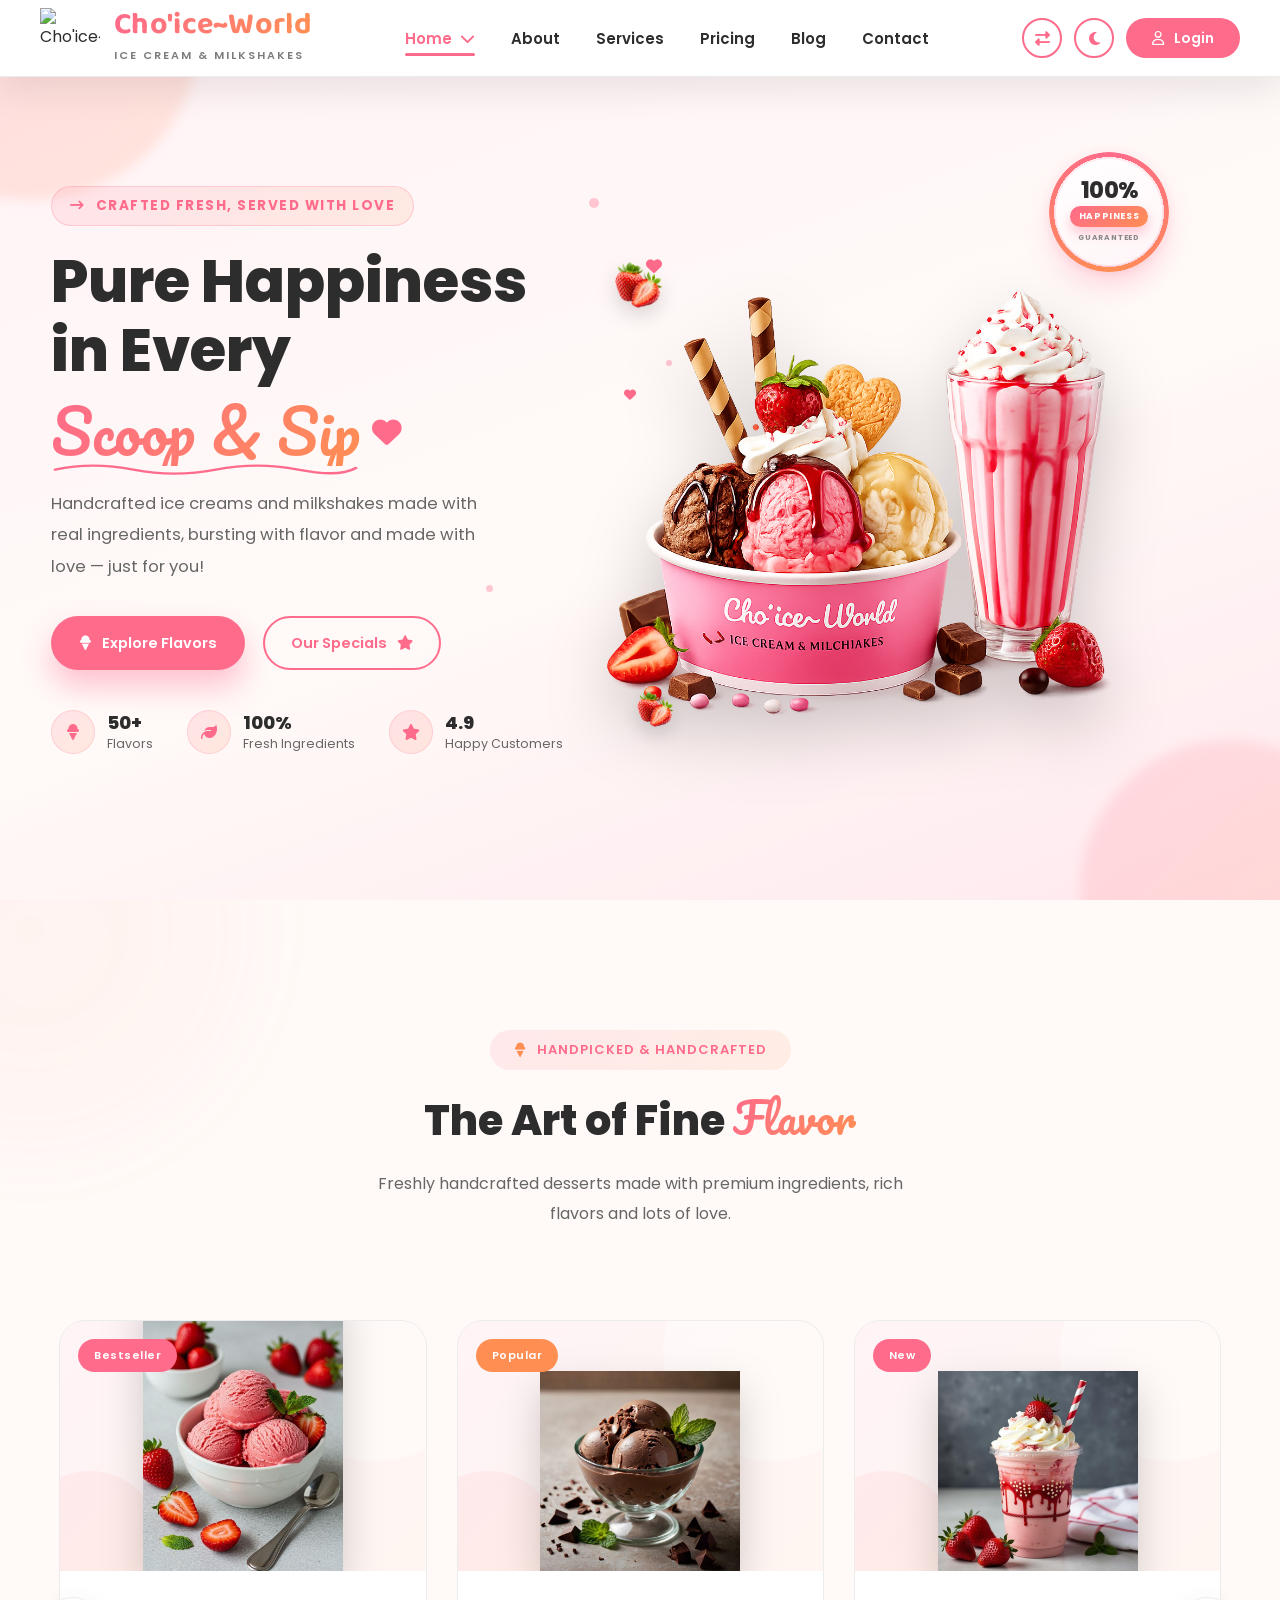
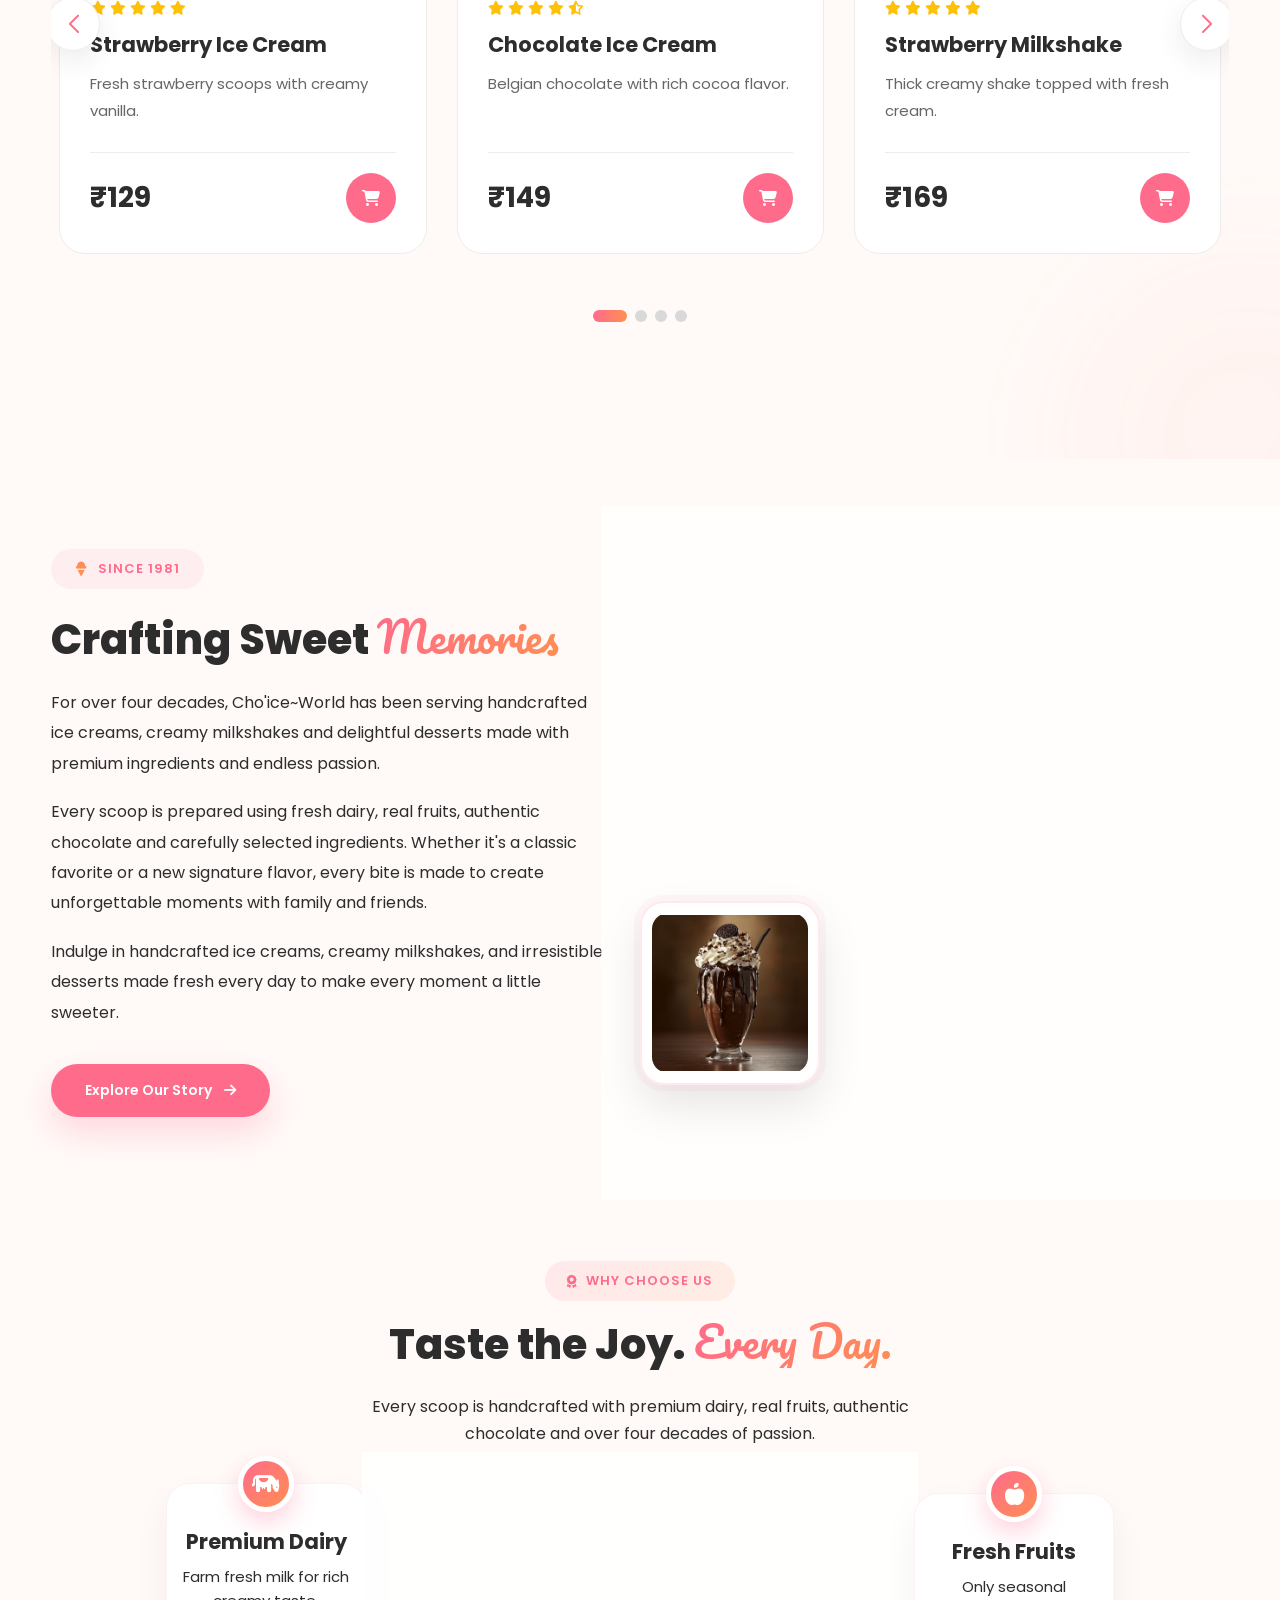
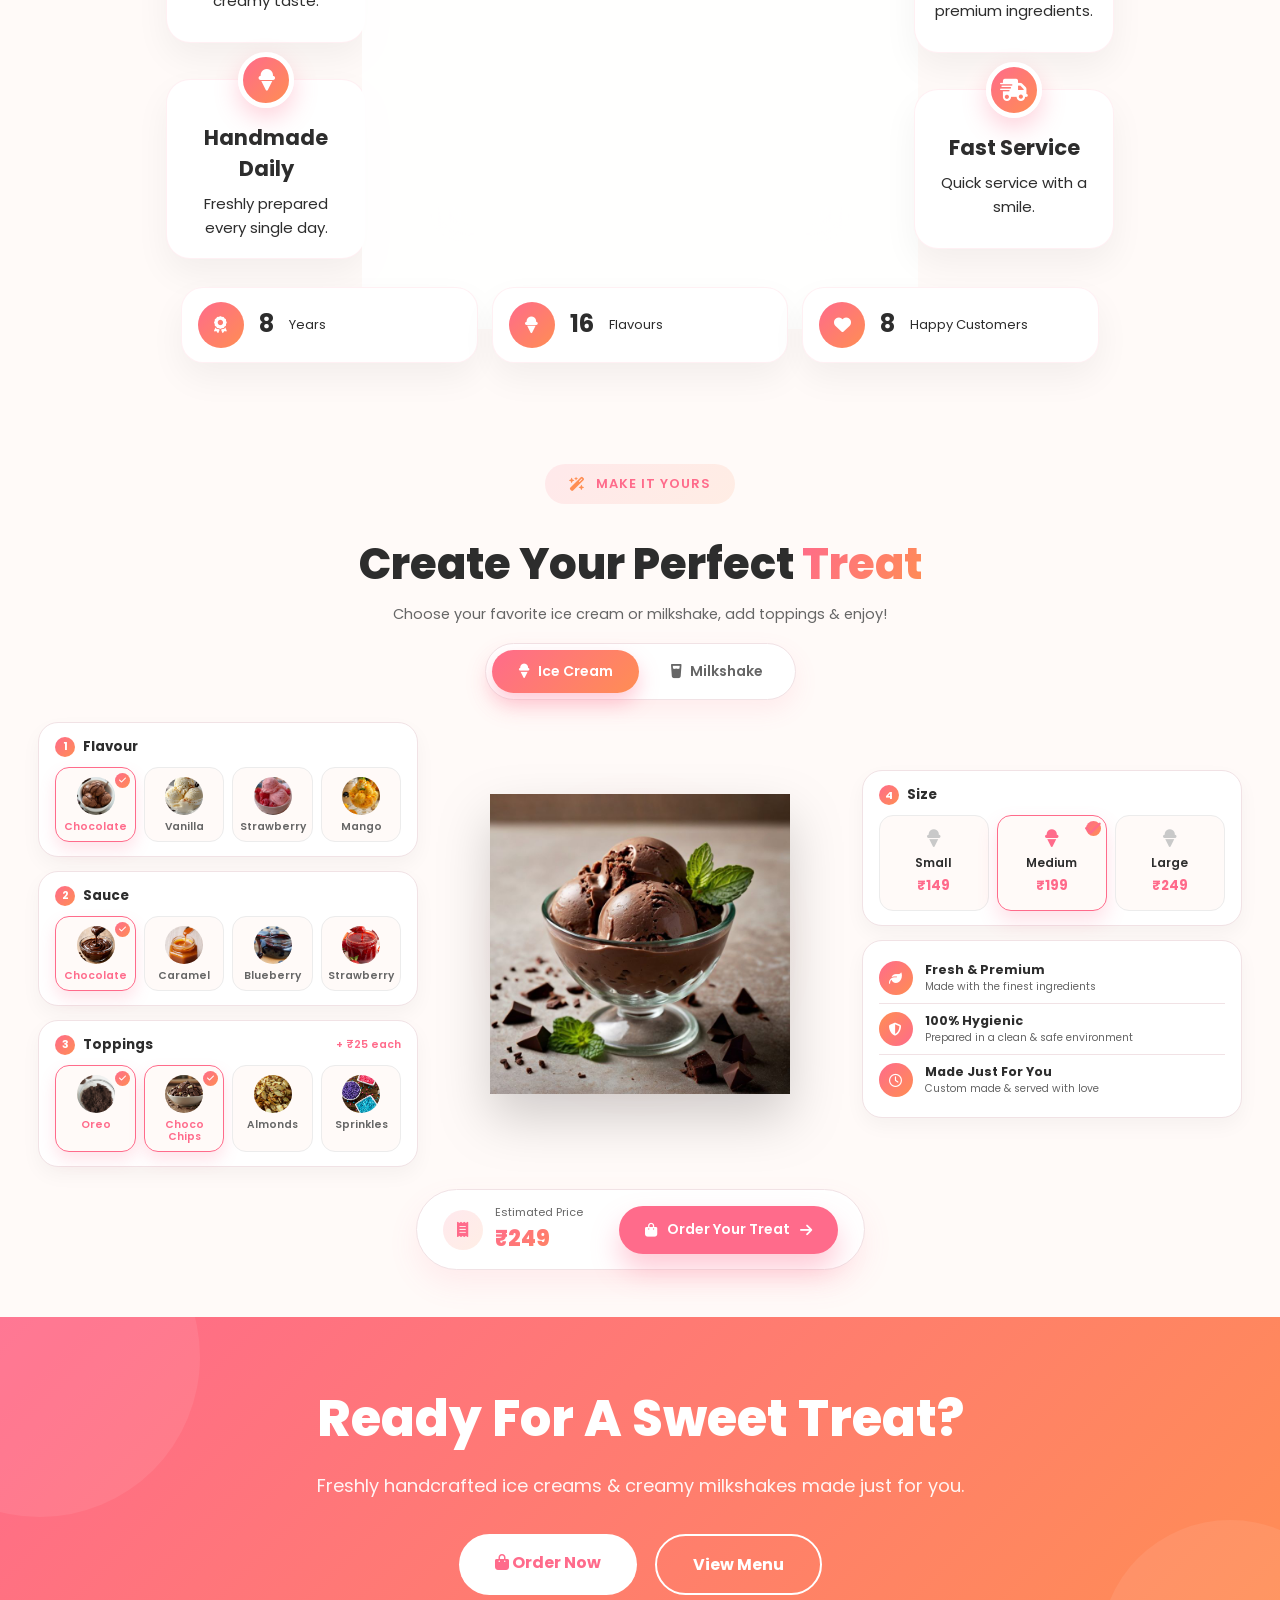
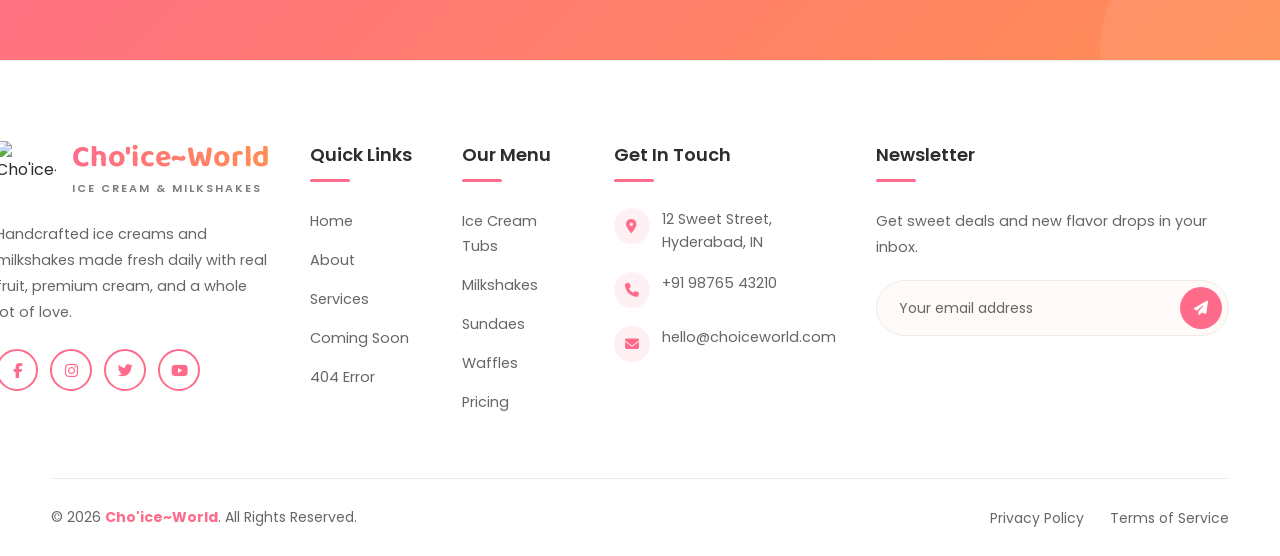
==== commit 980df534: "first commit" ====
--- a/index.html
+++ b/index.html
@@ -3,1035 +3,1043 @@
 
 <head>
 
-<meta charset="UTF-8">
-<meta name="viewport" content="width=device-width, initial-scale=1.0">
-
-<title>Cho'ice~World</title>
- <link rel="icon" type="image/x-icon" href="images/Logo.png">
-<link rel="preconnect" href="https://fonts.googleapis.com">
-<link rel="preconnect" href="https://fonts.gstatic.com" crossorigin>
-
-<link href="https://fonts.googleapis.com/css2?family=Poppins:wght@300;400;500;600;700;800&family=Baloo+2:wght@500;600;700&family=Pacifico&family=Lobster&display=swap" rel="stylesheet">
-
-
-<link rel="stylesheet" href="https://cdn.jsdelivr.net/npm/swiper@11/swiper-bundle.min.css">
-
-
-<link rel="stylesheet" href="https://cdnjs.cloudflare.com/ajax/libs/font-awesome/6.7.2/css/all.min.css">
-<link rel="stylesheet" href="index.css">
-<link rel="stylesheet" href="nav.css">
-<link rel="stylesheet" href="footer.css">
+    <meta charset="UTF-8">
+    <meta name="viewport" content="width=device-width, initial-scale=1.0">
+
+    <title>Cho'ice~World</title>
+    <link rel="icon" type="image/x-icon" href="images/Logo.png">
+    <link rel="preconnect" href="https://fonts.googleapis.com">
+    <link rel="preconnect" href="https://fonts.gstatic.com" crossorigin>
+
+    <link
+        href="https://fonts.googleapis.com/css2?family=Poppins:wght@300;400;500;600;700;800&family=Baloo+2:wght@500;600;700&family=Pacifico&family=Lobster&display=swap"
+        rel="stylesheet">
+
+
+    <link rel="stylesheet" href="https://cdn.jsdelivr.net/npm/swiper@11/swiper-bundle.min.css">
+
+
+    <link rel="stylesheet" href="https://cdnjs.cloudflare.com/ajax/libs/font-awesome/6.7.2/css/all.min.css">
+    <link rel="stylesheet" href="index.css">
+    <link rel="stylesheet" href="nav.css">
+    <link rel="stylesheet" href="footer.css">
 
 </head>
 
 <body>
 
-<header class="header">
-
-<div class="container">
-
-<nav class="navbar">
-
-
-
-<a href="index.html" class="logo">
-
-<img src="images/logo.png" alt="Cho'ice~World">
-
-<div class="logo-text">
-
-<h2>Cho'ice~World</h2>
-
-<span>Ice Cream & Milkshakes</span>
-
-</div>
-
-</a>
-
-
-
-<ul class="nav-menu">
-
-<li class="dropdown">
-
-<a href="index.html">
-Home
-<i class="fa-solid fa-chevron-down"></i>
-</a>
-
-<ul class="dropdown-menu">
-
-<li><a href="index.html">Home Classic</a></li>
-
-<li><a href="/home-2/home-2.html">Home Modern</a></li>
-
-</ul>
-
-</li>
-
-<li><a href="/about/about.html">About</a></li>
-
-<li><a href="Services.html">Services</a></li>
-
-<li><a href="/pricing/pricing.html">Pricing</a></li>
-
-<li><a href="Blog.html">Blog</a></li>
-
-<li><a href="/contact/contact.html">Contact</a></li>
-
-
-
-</ul>
-
-
-
-<div class="nav-actions">
-
-
-
-<button id="rtlBtn" class="icon-btn">
-    <i class="fa-solid fa-right-left"></i>
-</button>
-
-
-
-<button id="themeBtn" class="icon-btn">
-
-<i class="fa-solid fa-moon"></i>
-
-</button>
-
-
-
-<a href="login.html" class="login-btn">
-
-<i class="fa-regular fa-user"></i>
-
-Login
-
-</a>
-
-
-
-<div class="hamburger">
-
-<span></span>
-
-<span></span>
-
-<span></span>
-
-</div>
-
-</div>
-
-</nav>
-
-</div>
-
-</header>
-
-
-
-<section class="hero">
-
-    <span class="hero-blob blob-tl"></span>
-    <span class="hero-blob blob-br"></span>
-
-    <span class="hero-crumb crumb-1"></span>
-    <span class="hero-crumb crumb-2"></span>
-    <span class="hero-crumb crumb-3"></span>
-
-    <div class="container hero-inner">
-
-        <div class="hero-text">
-
-            <span class="hero-eyebrow">
-                <i class="fa-solid fa-arrow-right-long"></i>
-                Crafted Fresh, Served With Love
-            </span>
-
-            <h1 class="hero-title">
-                Pure Happiness
-                <span class="hero-title-row">
-                    in Every
-                    <span class="hero-script">
-                        Scoop & Sip
-                        <svg class="hero-squiggle" viewBox="0 0 300 20" preserveAspectRatio="none">
-                            <path d="M4 12 Q 40 2, 80 12 T 160 12 T 240 12 T 296 10"/>
-                        </svg>
+    <header class="header">
+
+        <div class="container">
+
+            <nav class="navbar">
+
+
+
+                <a href="index.html" class="logo">
+
+                    <img src="images/logo.png" alt="Cho'ice~World">
+
+                    <div class="logo-text">
+
+                        <h2>Cho'ice~World</h2>
+
+                        <span>Ice Cream & Milkshakes</span>
+
+                    </div>
+
+                </a>
+
+
+
+                <ul class="nav-menu">
+
+                    <li class="dropdown">
+
+                        <a href="index.html">
+                            Home
+                            <i class="fa-solid fa-chevron-down"></i>
+                        </a>
+
+                        <ul class="dropdown-menu">
+
+                            <li><a href="index.html">Home Classic</a></li>
+
+                            <li><a href="/home-2/home-2.html">Home Modern</a></li>
+
+                        </ul>
+
+                    </li>
+
+                    <li><a href="/about/about.html">About</a></li>
+
+                    <li><a href="Services.html">Services</a></li>
+
+                    <li><a href="/pricing/pricing.html">Pricing</a></li>
+
+                    <li><a href="Blog.html">Blog</a></li>
+
+                    <li><a href="/contact/contact.html">Contact</a></li>
+
+
+
+                </ul>
+
+
+
+                <div class="nav-actions">
+
+
+
+                    <button id="rtlBtn" class="icon-btn">
+                        <i class="fa-solid fa-right-left"></i>
+                    </button>
+
+
+
+                    <button id="themeBtn" class="icon-btn">
+
+                        <i class="fa-solid fa-moon"></i>
+
+                    </button>
+
+
+
+                    <a href="login.html" class="login-btn">
+
+                        <i class="fa-regular fa-user"></i>
+
+                        Login
+
+                    </a>
+
+
+
+                    <div class="hamburger">
+
+                        <span></span>
+
+                        <span></span>
+
+                        <span></span>
+
+                    </div>
+
+                </div>
+
+            </nav>
+
+        </div>
+
+    </header>
+
+
+
+    <section class="hero">
+
+        <span class="hero-blob blob-tl"></span>
+        <span class="hero-blob blob-br"></span>
+
+        <span class="hero-crumb crumb-1"></span>
+        <span class="hero-crumb crumb-2"></span>
+        <span class="hero-crumb crumb-3"></span>
+
+        <div class="container hero-inner">
+
+            <div class="hero-text">
+
+                <span class="hero-eyebrow">
+                    <i class="fa-solid fa-arrow-right-long"></i>
+                    Crafted Fresh, Served With Love
+                </span>
+
+                <h1 class="hero-title">
+                    Pure Happiness
+                    <span class="hero-title-row">
+                        in Every
+                        <span class="hero-script">
+                            Scoop & Sip
+                            <svg class="hero-squiggle" viewBox="0 0 300 20" preserveAspectRatio="none">
+                                <path d="M4 12 Q 40 2, 80 12 T 160 12 T 240 12 T 296 10" />
+                            </svg>
+                        </span>
+                        <i class="fa-solid fa-heart hero-heart"></i>
                     </span>
-                    <i class="fa-solid fa-heart hero-heart"></i>
+                </h1>
+
+                <p class="hero-desc">
+                    Handcrafted ice creams and milkshakes made with real
+                    ingredients, bursting with flavor and made with love —
+                    just for you!
+                </p>
+
+                <div class="hero-actions">
+                    <a href="/home-2/home-2.html#combos" class="hero-btn-primary">
+                        <i class="fa-solid fa-ice-cream"></i>
+                        Explore Flavors
+                    </a>
+                    <a href="/home-2/home-2.html#seasonal" class="hero-btn-outline">
+                        Our Specials
+                        <i class="fa-solid fa-star"></i>
+                    </a>
+                </div>
+
+                <div class="hero-stats">
+
+                    <div class="hero-stat">
+                        <span class="hero-stat-icon"><i class="fa-solid fa-ice-cream"></i></span>
+                        <div>
+                            <strong>50+</strong>
+                            <p>Flavors</p>
+                        </div>
+                    </div>
+
+                    <div class="hero-stat">
+                        <span class="hero-stat-icon"><i class="fa-solid fa-leaf"></i></span>
+                        <div>
+                            <strong>100%</strong>
+                            <p>Fresh Ingredients</p>
+                        </div>
+                    </div>
+
+                    <div class="hero-stat">
+                        <span class="hero-stat-icon"><i class="fa-solid fa-star"></i></span>
+                        <div>
+                            <strong>4.9</strong>
+                            <p>Happy Customers</p>
+                        </div>
+                    </div>
+
+                </div>
+
+            </div>
+
+            <div class="hero-visual">
+
+                <img src="images/ice-cream-bowl.png" alt="Ice cream bowl" class="hero-bowl">
+
+
+
+                <span class="hero-deco deco-strawberry-1"><img src="images/strawberry-half.png" alt=""></span>
+                <span class="hero-deco deco-strawberry-2"><img src="images/strawberry-half.png" alt=""></span>
+
+                <span class="hero-sketch-heart sketch-1"><i class="fa-solid fa-heart"></i></span>
+                <span class="hero-sketch-heart sketch-2"><i class="fa-solid fa-heart"></i></span>
+
+                <div class="hero-badge">
+                    <div class="hero-badge-glow"></div>
+                    <div class="hero-badge-disc"></div>
+                    <div class="hero-badge-ring"></div>
+                    <div class="hero-badge-center">
+                        <strong>100%</strong>
+                        <span class="hero-badge-pill">Happiness</span>
+                        <small>Guaranteed</small>
+                    </div>
+                </div>
+
+            </div>
+
+        </div>
+
+    </section>
+
+
+
+    <section class="signature-section section">
+
+        <div class="container">
+
+            <div class="section-title">
+
+                <span>
+                    <i class="fa-solid fa-ice-cream"></i>
+                    Handpicked & Handcrafted
                 </span>
-            </h1>
-
-            <p class="hero-desc">
-                Handcrafted ice creams and milkshakes made with real
-                ingredients, bursting with flavor and made with love —
-                just for you!
-            </p>
-
-            <div class="hero-actions">
-                <a href="/home-2/home-2.html#combos" class="hero-btn-primary">
-                    <i class="fa-solid fa-ice-cream"></i>
-                    Explore Flavors
+
+                <h2>
+                    The Art of Fine
+                    <span>Flavor</span>
+                </h2>
+
+                <p>
+                    Freshly handcrafted desserts made with premium ingredients,
+                    rich flavors and lots of love.
+                </p>
+
+            </div>
+
+            <div class="swiper signatureSlider">
+
+                <div class="swiper-wrapper">
+
+                    <div class="swiper-slide">
+                        <div class="signature-card">
+                            <span class="product-tag">Bestseller</span>
+                            <div class="product-image">
+                                <img src="images/strawberry-icecream.png" alt="Strawberry Ice Cream">
+                            </div>
+                            <div class="product-content">
+                                <div class="product-rating">
+                                    <i class="fa-solid fa-star"></i>
+                                    <i class="fa-solid fa-star"></i>
+                                    <i class="fa-solid fa-star"></i>
+                                    <i class="fa-solid fa-star"></i>
+                                    <i class="fa-solid fa-star"></i>
+                                </div>
+                                <h3>Strawberry Ice Cream</h3>
+                                <p>Fresh strawberry scoops with creamy vanilla.</p>
+                                <div class="product-bottom">
+                                    <h4>₹129</h4>
+                                    <button><i class="fa-solid fa-cart-shopping"></i></button>
+                                </div>
+                            </div>
+                        </div>
+                    </div>
+
+                    <div class="swiper-slide">
+                        <div class="signature-card">
+                            <span class="product-tag hot">Popular</span>
+                            <div class="product-image">
+                                <img src="images/chocolate-icecream.png" alt="Chocolate Ice Cream">
+                            </div>
+                            <div class="product-content">
+                                <div class="product-rating">
+                                    <i class="fa-solid fa-star"></i>
+                                    <i class="fa-solid fa-star"></i>
+                                    <i class="fa-solid fa-star"></i>
+                                    <i class="fa-solid fa-star"></i>
+                                    <i class="fa-solid fa-star-half-stroke"></i>
+                                </div>
+                                <h3>Chocolate Ice Cream</h3>
+                                <p>Belgian chocolate with rich cocoa flavor.</p>
+                                <div class="product-bottom">
+                                    <h4>₹149</h4>
+                                    <button><i class="fa-solid fa-cart-shopping"></i></button>
+                                </div>
+                            </div>
+                        </div>
+                    </div>
+
+                    <div class="swiper-slide">
+                        <div class="signature-card">
+                            <span class="product-tag">New</span>
+                            <div class="product-image">
+                                <img src="images/strawberry-shake.png" alt="Milkshake">
+                            </div>
+                            <div class="product-content">
+                                <div class="product-rating">
+                                    <i class="fa-solid fa-star"></i>
+                                    <i class="fa-solid fa-star"></i>
+                                    <i class="fa-solid fa-star"></i>
+                                    <i class="fa-solid fa-star"></i>
+                                    <i class="fa-solid fa-star"></i>
+                                </div>
+                                <h3>Strawberry Milkshake</h3>
+                                <p>Thick creamy shake topped with fresh cream.</p>
+                                <div class="product-bottom">
+                                    <h4>₹169</h4>
+                                    <button><i class="fa-solid fa-cart-shopping"></i></button>
+                                </div>
+                            </div>
+                        </div>
+                    </div>
+
+                    <div class="swiper-slide">
+                        <div class="signature-card">
+                            <span class="product-tag">Premium</span>
+                            <div class="product-image">
+                                <img src="images/oreo-shake.png" alt="Oreo Shake">
+                            </div>
+                            <div class="product-content">
+                                <div class="product-rating">
+                                    <i class="fa-solid fa-star"></i>
+                                    <i class="fa-solid fa-star"></i>
+                                    <i class="fa-solid fa-star"></i>
+                                    <i class="fa-solid fa-star"></i>
+                                    <i class="fa-solid fa-star"></i>
+                                </div>
+                                <h3>Oreo Milkshake</h3>
+                                <p>Rich Oreo cookies blended with fresh milk.</p>
+                                <div class="product-bottom">
+                                    <h4>₹189</h4>
+                                    <button><i class="fa-solid fa-cart-shopping"></i></button>
+                                </div>
+                            </div>
+                        </div>
+                    </div>
+
+                </div>
+
+                <div class="swiper-button-next"></div>
+                <div class="swiper-button-prev"></div>
+                <div class="swiper-pagination"></div>
+
+            </div>
+
+        </div>
+
+    </section>
+
+
+
+
+
+    <section class="about-section section">
+
+        <div class="container">
+
+            <div class="about-grid">
+
+
+
+                <div class="about-content fade-left">
+
+                    <span class="about-tag">
+                        <i class="fa-solid fa-ice-cream"></i>
+                        Since 1981
+                    </span>
+
+                    <h2>
+                        Crafting Sweet
+                        <span>Memories</span>
+                    </h2>
+
+                    <p>
+                        For over four decades, Cho'ice~World has been serving
+                        handcrafted ice creams, creamy milkshakes and delightful
+                        desserts made with premium ingredients and endless passion.
+                    </p>
+
+                    <p>
+                        Every scoop is prepared using fresh dairy, real fruits,
+                        authentic chocolate and carefully selected ingredients.
+                        Whether it's a classic favorite or a new signature flavor,
+                        every bite is made to create unforgettable moments with
+                        family and friends.
+                    </p>
+                    <p>Indulge in handcrafted ice creams, creamy milkshakes, and irresistible desserts made fresh every
+                        day to make every moment a little sweeter.</p>
+                    <a href="about/about.html" class="about-btn">
+
+                        Explore Our Story
+
+                        <i class="fa-solid fa-arrow-right"></i>
+
+                    </a>
+
+                </div>
+
+
+
+
+                <div class="about-images fade-right">
+
+
+
+                    <div class="about-main-image">
+
+                        <img src="images/about-store.png" alt="Cho'ice World Store">
+
+                    </div>
+
+
+
+
+                    <div class="about-floating">
+
+                        <div class="floating-frame">
+
+                            <img src="images/Choco-Fudge Overload.png" alt="Choco-Fudge Overload">
+
+                        </div>
+
+                    </div>
+
+                </div>
+
+            </div>
+
+        </div>
+
+    </section>
+
+
+
+
+
+    <section class="why-section section">
+
+        <div class="container">
+
+
+
+            <div class="why-heading fade-up">
+
+                <span class="why-tag">
+
+                    <i class="fa-solid fa-award"></i>
+
+                    WHY CHOOSE US
+
+                </span>
+
+                <h2>
+                    Taste the Joy.
+                    <span>Every Day.</span>
+                </h2>
+
+                <p>
+
+                    Every scoop is handcrafted with premium dairy,
+                    real fruits, authentic chocolate and over
+                    four decades of passion.
+
+                </p>
+
+            </div>
+
+
+
+
+            <div class="why-wrapper">
+
+
+
+                <div class="why-column">
+
+                    <div class="why-card fade-left">
+
+                        <div class="why-icon">
+
+                            <i class="fa-solid fa-cow"></i>
+
+                        </div>
+
+                        <h4>Premium Dairy</h4>
+
+                        <p>Farm fresh milk for rich creamy taste.</p>
+
+                    </div>
+
+                    <div class="why-card fade-left">
+
+                        <div class="why-icon">
+
+                            <i class="fa-solid fa-ice-cream"></i>
+
+                        </div>
+
+                        <h4>Handmade Daily</h4>
+
+                        <p>Freshly prepared every single day.</p>
+
+                    </div>
+
+                </div>
+
+
+
+
+                <div class="why-image fade-up">
+
+                    <div class="image-frame">
+
+                        <img src="images/why-store.png" alt="Store">
+
+                    </div>
+
+                </div>
+
+
+
+
+                <div class="why-column">
+
+                    <div class="why-card fade-right">
+
+                        <div class="why-icon">
+
+                            <i class="fa-solid fa-apple-whole"></i>
+
+                        </div>
+
+                        <h4>Fresh Fruits</h4>
+
+                        <p>Only seasonal premium ingredients.</p>
+
+                    </div>
+
+                    <div class="why-card fade-right">
+
+                        <div class="why-icon">
+
+                            <i class="fa-solid fa-truck-fast"></i>
+
+                        </div>
+
+                        <h4>Fast Service</h4>
+
+                        <p>Quick service with a smile.</p>
+
+                    </div>
+
+                </div>
+
+            </div>
+
+
+
+
+            <div class="why-counter fade-up">
+
+                <div class="counter-box">
+
+                    <div class="counter-icon">
+
+                        <i class="fa-solid fa-award"></i>
+
+                    </div>
+
+                    <h3 class="counter" data-count="40">0</h3>
+
+                    <span>Years</span>
+
+                </div>
+
+                <div class="counter-box">
+
+                    <div class="counter-icon">
+
+                        <i class="fa-solid fa-ice-cream"></i>
+
+                    </div>
+
+                    <h3 class="counter" data-count="50">0</h3>
+
+                    <span>Flavours</span>
+
+                </div>
+
+                <div class="counter-box">
+
+                    <div class="counter-icon">
+
+                        <i class="fa-solid fa-heart"></i>
+
+                    </div>
+
+                    <h3 class="counter" data-count="25">0</h3>
+
+                    <span>Happy Customers</span>
+
+                </div>
+
+            </div>
+
+        </div>
+
+    </section>
+
+
+
+    <section class="builder" id="builder">
+
+        <div class="container builder-inner">
+
+            <div class="builder-header">
+                <span class="builder-eyebrow">
+                    <i class="fa-solid fa-wand-magic-sparkles"></i>
+                    Make it Yours
+                </span>
+                <h2 class="builder-title">Create Your Perfect <span>Treat</span></h2>
+                <p class="builder-sub">Choose your favorite ice cream or milkshake, add toppings & enjoy!</p>
+            </div>
+
+            <div class="builder-tabs" id="typeTabs">
+                <button class="tab-btn active" data-type="Ice Cream">
+                    <i class="fa-solid fa-ice-cream"></i> Ice Cream
+                </button>
+                <button class="tab-btn" data-type="Milkshake">
+                    <i class="fa-solid fa-glass-water"></i> Milkshake
+                </button>
+            </div>
+
+            <div class="builder-grid">
+
+
+                <div class="builder-col builder-left">
+
+                    <div class="option-group" data-group="flavour" data-mode="single">
+                        <h4><span class="step-num">1</span> Flavour</h4>
+                        <div class="option-cards">
+
+                            <button class="option-card active" data-value="Chocolate" data-price="0">
+                                <span class="opt-thumb"><img src="/images/flavour-chocolate.png" alt="Chocolate"></span>
+                                <span>Chocolate</span>
+                                <i class="fa-solid fa-check check-badge"></i>
+                            </button>
+
+                            <button class="option-card" data-value="Vanilla" data-price="0">
+                                <span class="opt-thumb"><img src="/images/flavour-vanilla.png" alt="Vanilla"></span>
+                                <span>Vanilla</span>
+                                <i class="fa-solid fa-check check-badge"></i>
+                            </button>
+
+                            <button class="option-card" data-value="Strawberry" data-price="0">
+                                <span class="opt-thumb"><img src="/images/flavour-strawberry.png"
+                                        alt="Strawberry"></span>
+                                <span>Strawberry</span>
+                                <i class="fa-solid fa-check check-badge"></i>
+                            </button>
+
+                            <button class="option-card" data-value="Mango" data-price="0">
+                                <span class="opt-thumb"><img src="/images/flavour-mango.png" alt="Mango"></span>
+                                <span>Mango</span>
+                                <i class="fa-solid fa-check check-badge"></i>
+                            </button>
+
+                        </div>
+                    </div>
+
+                    <div class="option-group" data-group="sauce" data-mode="single">
+                        <h4><span class="step-num">2</span> Sauce</h4>
+                        <div class="option-cards">
+
+                            <button class="option-card active" data-value="Chocolate" data-price="0">
+                                <span class="opt-thumb"><img src="/images/sauce-chocolate.png"
+                                        alt="Chocolate Sauce"></span>
+                                <span>Chocolate</span>
+                                <i class="fa-solid fa-check check-badge"></i>
+                            </button>
+
+                            <button class="option-card" data-value="Caramel" data-price="0">
+                                <span class="opt-thumb"><img src="/images/sauce-caramel.png" alt="Caramel Sauce"></span>
+                                <span>Caramel</span>
+                                <i class="fa-solid fa-check check-badge"></i>
+                            </button>
+
+                            <button class="option-card" data-value="Blueberry" data-price="0">
+                                <span class="opt-thumb"><img src="/images/sauce-blueberry.png"
+                                        alt="Blueberry Sauce"></span>
+                                <span>Blueberry</span>
+                                <i class="fa-solid fa-check check-badge"></i>
+                            </button>
+
+                            <button class="option-card" data-value="Strawberry" data-price="0">
+                                <span class="opt-thumb"><img src="/images/sauce-strawberry.png"
+                                        alt="Strawberry Sauce"></span>
+                                <span>Strawberry</span>
+                                <i class="fa-solid fa-check check-badge"></i>
+                            </button>
+
+                        </div>
+                    </div>
+
+                    <div class="option-group" data-group="toppings" data-mode="multi">
+                        <h4><span class="step-num">3</span> Toppings <small>+ &#8377;25 each</small></h4>
+                        <div class="option-cards">
+
+                            <button class="option-card active" data-value="Oreo" data-price="25">
+                                <span class="opt-thumb"><img src="/images/topping-oreo.png" alt="Oreo"></span>
+                                <span>Oreo</span>
+                                <i class="fa-solid fa-check check-badge"></i>
+                            </button>
+
+                            <button class="option-card active" data-value="Choco Chips" data-price="25">
+                                <span class="opt-thumb"><img src="/images/topping-choco-chips.png"
+                                        alt="Choco Chips"></span>
+                                <span>Choco Chips</span>
+                                <i class="fa-solid fa-check check-badge"></i>
+                            </button>
+
+                            <button class="option-card" data-value="Almonds" data-price="25">
+                                <span class="opt-thumb"><img src="/images/topping-almonds.png" alt="Almonds"></span>
+                                <span>Almonds</span>
+                                <i class="fa-solid fa-check check-badge"></i>
+                            </button>
+
+                            <button class="option-card" data-value="Sprinkles" data-price="25">
+                                <span class="opt-thumb"><img src="/images/topping-sprinkles.png" alt="Sprinkles"></span>
+                                <span>Sprinkles</span>
+                                <i class="fa-solid fa-check check-badge"></i>
+                            </button>
+
+                        </div>
+                    </div>
+
+                </div>
+
+
+                <div class="builder-visual">
+                    <div class="visual-ring"></div>
+                    <div class="visual-glow"></div>
+                    <img src="/images/chocolate-icecream.png" alt="Your custom treat" class="builder-img"
+                        id="builderImage">
+                    <span class="visual-mini-sparkle mini-1"><i class="fa-solid fa-sparkle"></i></span>
+                    <span class="visual-mini-sparkle mini-2"><i class="fa-solid fa-sparkle"></i></span>
+                    <span class="visual-mini-sparkle mini-3"><i class="fa-solid fa-sparkle"></i></span>
+                </div>
+
+
+                <div class="builder-col builder-right">
+
+                    <div class="option-group" data-group="size" data-mode="single-size">
+                        <h4><span class="step-num">4</span> Size</h4>
+                        <div class="size-cards">
+                            <button class="size-card" data-value="Small" data-price="149">
+                                <i class="fa-solid fa-ice-cream"></i>
+                                <span>Small</span>
+                                <strong>&#8377;149</strong>
+                                <i class="fa-solid fa-check check-badge"></i>
+                            </button>
+                            <button class="size-card active" data-value="Medium" data-price="199">
+                                <i class="fa-solid fa-ice-cream"></i>
+                                <span>Medium</span>
+                                <strong>&#8377;199</strong>
+                                <i class="fa-solid fa-check check-badge"></i>
+                            </button>
+                            <button class="size-card" data-value="Large" data-price="249">
+                                <i class="fa-solid fa-ice-cream"></i>
+                                <span>Large</span>
+                                <strong>&#8377;249</strong>
+                                <i class="fa-solid fa-check check-badge"></i>
+                            </button>
+                        </div>
+                    </div>
+
+                    <div class="builder-features">
+
+                        <div class="feature-row">
+                            <span class="feature-row-icon fi-primary"><i class="fa-solid fa-leaf"></i></span>
+                            <div>
+                                <strong>Fresh & Premium</strong>
+                                <p>Made with the finest ingredients</p>
+                            </div>
+                        </div>
+
+                        <div class="feature-row">
+                            <span class="feature-row-icon fi-secondary"><i class="fa-solid fa-shield-halved"></i></span>
+                            <div>
+                                <strong>100% Hygienic</strong>
+                                <p>Prepared in a clean & safe environment</p>
+                            </div>
+                        </div>
+
+                        <div class="feature-row">
+                            <span class="feature-row-icon fi-primary"><i class="fa-regular fa-clock"></i></span>
+                            <div>
+                                <strong>Made Just For You</strong>
+                                <p>Custom made & served with love</p>
+                            </div>
+                        </div>
+
+                    </div>
+
+                </div>
+
+            </div>
+
+            <div class="builder-footer">
+
+                <div class="price-box">
+                    <span class="price-icon"><i class="fa-solid fa-receipt"></i></span>
+                    <div>
+                        <p>Estimated Price</p>
+                        <h3>&#8377;<span id="estimatedPrice">249</span></h3>
+                    </div>
+                </div>
+
+                <button class="order-btn" id="orderBtn">
+                    <i class="fa-solid fa-bag-shopping"></i>
+                    Order Your Treat
+                    <i class="fa-solid fa-arrow-right"></i>
+                </button>
+
+            </div>
+
+        </div>
+
+        <div class="order-toast" id="orderToast">
+            <i class="fa-solid fa-circle-check"></i>
+            <div>
+                <strong>Order Added!</strong>
+                <p id="toastDetail">Chocolate Ice Cream · Medium · &#8377;249</p>
+            </div>
+            <button class="toast-close" id="toastClose"><i class="fa-solid fa-xmark"></i></button>
+        </div>
+
+    </section>
+
+
+
+
+    <section class="footer-cta">
+
+        <div class="footer-cta-content">
+
+
+
+            <h2>Ready For A Sweet Treat?</h2>
+
+            <p>Freshly handcrafted ice creams & creamy milkshakes made just for you.</p>
+
+            <div class="cta-buttons">
+
+                <a href="login.html" class="cta-btn">
+                    <i class="fa-solid fa-bag-shopping"></i>
+                    Order Now
                 </a>
-                <a href="/home-2/home-2.html#seasonal" class="hero-btn-outline">
-                    Our Specials
-                    <i class="fa-solid fa-star"></i>
+
+                <a href="home-2/home-2.html#favorites" class="cta-btn-outline">
+                    View Menu
                 </a>
-            </div>
-
-            <div class="hero-stats">
-
-                <div class="hero-stat">
-                    <span class="hero-stat-icon"><i class="fa-solid fa-ice-cream"></i></span>
-                    <div>
-                        <strong>50+</strong>
-                        <p>Flavors</p>
-                    </div>
-                </div>
-
-                <div class="hero-stat">
-                    <span class="hero-stat-icon"><i class="fa-solid fa-leaf"></i></span>
-                    <div>
-                        <strong>100%</strong>
-                        <p>Fresh Ingredients</p>
-                    </div>
-                </div>
-
-                <div class="hero-stat">
-                    <span class="hero-stat-icon"><i class="fa-solid fa-star"></i></span>
-                    <div>
-                        <strong>4.9</strong>
-                        <p>Happy Customers</p>
-                    </div>
-                </div>
 
             </div>
 
         </div>
 
-        <div class="hero-visual">
-
-            <img src="images/ice-cream-bowl.png" alt="Ice cream bowl" class="hero-bowl">
-
-        
-
-            <span class="hero-deco deco-strawberry-1"><img src="images/strawberry-half.png" alt=""></span>
-            <span class="hero-deco deco-strawberry-2"><img src="images/strawberry-half.png" alt=""></span>
-
-            <span class="hero-sketch-heart sketch-1"><i class="fa-solid fa-heart"></i></span>
-            <span class="hero-sketch-heart sketch-2"><i class="fa-solid fa-heart"></i></span>
-
-            <div class="hero-badge">
-                <div class="hero-badge-glow"></div>
-                <div class="hero-badge-disc"></div>
-                <div class="hero-badge-ring"></div>
-                <div class="hero-badge-center">
-                    <strong>100%</strong>
-                    <span class="hero-badge-pill">Happiness</span>
-                    <small>Guaranteed</small>
-                </div>
+    </section>
+
+
+
+
+
+    <footer class="footer">
+
+        <div class="container">
+
+            <div class="footer-top">
+
+
+                <div class="footer-col footer-brand">
+
+                    <a href="index.html" class="logo">
+
+                        <img src="images/logo.png" alt="Cho'ice~World">
+
+                        <div class="logo-text">
+                            <h2>Cho'ice~World</h2>
+                            <span>Ice Cream & Milkshakes</span>
+                        </div>
+
+                    </a>
+
+                    <p class="footer-desc">
+                        Handcrafted ice creams and milkshakes made fresh daily with
+                        real fruit, premium cream, and a whole lot of love.
+                    </p>
+
+                    <ul class="footer-social">
+                        <li><a href="#"><i class="fa-brands fa-facebook-f"></i></a></li>
+                        <li><a href="#"><i class="fa-brands fa-instagram"></i></a></li>
+                        <li><a href="#"><i class="fa-brands fa-twitter"></i></a></li>
+                        <li><a href="#"><i class="fa-brands fa-youtube"></i></a></li>
+                    </ul>
+
+                </div>
+
+
+                <div class="footer-col">
+
+                    <h3>Quick Links</h3>
+
+                    <ul class="footer-links">
+                        <li><a href="home-2/home-2.html">Home</a></li>
+                        <li><a href="about/about.html">About</a></li>
+                        <li><a href="Services.html">Services</a></li>
+                        <li><a href="comingsoon/comingsoon.html">Coming Soon</a></li>
+                        <li><a href="error404/error404.html">404 Error</a></li>
+                    </ul>
+
+                </div>
+
+
+                <div class="footer-col">
+
+                    <h3>Our Menu</h3>
+
+                    <ul class="footer-links">
+                        <li><a href="ServiceDetails.html?service=tubs">Ice Cream Tubs</a></li>
+                        <li><a href="ServiceDetails.html?service=milkshakes">Milkshakes</a></li>
+                        <li><a href="ServiceDetails.html?service=sundaes">Sundaes</a></li>
+                        <li><a href="ServiceDetails.html?service=waffles">Waffles</a></li>
+                        <li><a href="pricing/pricing.html">Pricing</a></li>
+                    </ul>
+
+                </div>
+
+
+                <div class="footer-col">
+
+                    <h3>Get In Touch</h3>
+
+                    <ul class="footer-contact">
+                        <li>
+                            <i class="fa-solid fa-location-dot"></i>
+                            <span>12 Sweet Street, Hyderabad, IN</span>
+                        </li>
+                        <li>
+                            <i class="fa-solid fa-phone"></i>
+                            <span>+91 98765 43210</span>
+                        </li>
+                        <li>
+                            <i class="fa-solid fa-envelope"></i>
+                            <span>hello@choiceworld.com</span>
+                        </li>
+                    </ul>
+
+                </div>
+
+
+                <div class="footer-col footer-newsletter">
+
+                    <h3>Newsletter</h3>
+
+                    <p>Get sweet deals and new flavor drops in your inbox.</p>
+
+                    <form class="newsletter-form" id="newsletterForm">
+
+                        <input type="email" placeholder="Your email address" required>
+
+                        <button type="submit">
+                            <i class="fa-solid fa-paper-plane"></i>
+                        </button>
+
+                    </form>
+
+                    <p class="newsletter-msg" id="newsletterMsg"></p>
+
+                </div>
+
+            </div>
+
+            <div class="footer-bottom">
+
+                <p class="copyright">
+                    &copy; <span id="year"></span> <strong>Cho'ice~World</strong>. All Rights Reserved.
+                </p>
+
+                <ul class="footer-bottom-links">
+                    <li><a href="privacy/privacy.html">Privacy Policy</a></li>
+                    <li><a href="privacy/privacy.html">Terms of Service</a></li>
+                </ul>
+
             </div>
 
         </div>
 
-    </div>
-
-</section>
-
-
-
-<section class="signature-section section">
-
-    <div class="container">
-
-        <div class="section-title">
-
-            <span>
-                <i class="fa-solid fa-ice-cream"></i>
-                Handpicked & Handcrafted
-            </span>
-
-            <h2>
-                The Art of Fine
-                <span>Flavor</span>
-            </h2>
-
-            <p>
-                Freshly handcrafted desserts made with premium ingredients,
-                rich flavors and lots of love.
-            </p>
-
-        </div>
-
-        <div class="swiper signatureSlider">
-
-            <div class="swiper-wrapper">
-
-                <div class="swiper-slide">
-                    <div class="signature-card">
-                        <span class="product-tag">Bestseller</span>
-                        <div class="product-image">
-                            <img src="images/strawberry-icecream.png" alt="Strawberry Ice Cream">
-                        </div>
-                        <div class="product-content">
-                            <div class="product-rating">
-                                <i class="fa-solid fa-star"></i>
-                                <i class="fa-solid fa-star"></i>
-                                <i class="fa-solid fa-star"></i>
-                                <i class="fa-solid fa-star"></i>
-                                <i class="fa-solid fa-star"></i>
-                            </div>
-                            <h3>Strawberry Ice Cream</h3>
-                            <p>Fresh strawberry scoops with creamy vanilla.</p>
-                            <div class="product-bottom">
-                                <h4>₹129</h4>
-                                <button><i class="fa-solid fa-cart-shopping"></i></button>
-                            </div>
-                        </div>
-                    </div>
-                </div>
-
-                <div class="swiper-slide">
-                    <div class="signature-card">
-                        <span class="product-tag hot">Popular</span>
-                        <div class="product-image">
-                            <img src="images/chocolate-icecream.png" alt="Chocolate Ice Cream">
-                        </div>
-                        <div class="product-content">
-                            <div class="product-rating">
-                                <i class="fa-solid fa-star"></i>
-                                <i class="fa-solid fa-star"></i>
-                                <i class="fa-solid fa-star"></i>
-                                <i class="fa-solid fa-star"></i>
-                                <i class="fa-solid fa-star-half-stroke"></i>
-                            </div>
-                            <h3>Chocolate Ice Cream</h3>
-                            <p>Belgian chocolate with rich cocoa flavor.</p>
-                            <div class="product-bottom">
-                                <h4>₹149</h4>
-                                <button><i class="fa-solid fa-cart-shopping"></i></button>
-                            </div>
-                        </div>
-                    </div>
-                </div>
-
-                <div class="swiper-slide">
-                    <div class="signature-card">
-                        <span class="product-tag">New</span>
-                        <div class="product-image">
-                            <img src="images/strawberry-shake.png" alt="Milkshake">
-                        </div>
-                        <div class="product-content">
-                            <div class="product-rating">
-                                <i class="fa-solid fa-star"></i>
-                                <i class="fa-solid fa-star"></i>
-                                <i class="fa-solid fa-star"></i>
-                                <i class="fa-solid fa-star"></i>
-                                <i class="fa-solid fa-star"></i>
-                            </div>
-                            <h3>Strawberry Milkshake</h3>
-                            <p>Thick creamy shake topped with fresh cream.</p>
-                            <div class="product-bottom">
-                                <h4>₹169</h4>
-                                <button><i class="fa-solid fa-cart-shopping"></i></button>
-                            </div>
-                        </div>
-                    </div>
-                </div>
-
-                <div class="swiper-slide">
-                    <div class="signature-card">
-                        <span class="product-tag">Premium</span>
-                        <div class="product-image">
-                            <img src="images/oreo-shake.png" alt="Oreo Shake">
-                        </div>
-                        <div class="product-content">
-                            <div class="product-rating">
-                                <i class="fa-solid fa-star"></i>
-                                <i class="fa-solid fa-star"></i>
-                                <i class="fa-solid fa-star"></i>
-                                <i class="fa-solid fa-star"></i>
-                                <i class="fa-solid fa-star"></i>
-                            </div>
-                            <h3>Oreo Milkshake</h3>
-                            <p>Rich Oreo cookies blended with fresh milk.</p>
-                            <div class="product-bottom">
-                                <h4>₹189</h4>
-                                <button><i class="fa-solid fa-cart-shopping"></i></button>
-                            </div>
-                        </div>
-                    </div>
-                </div>
-
-            </div>
-
-            <div class="swiper-button-next"></div>
-            <div class="swiper-button-prev"></div>
-            <div class="swiper-pagination"></div>
-
-        </div>
-
-    </div>
-
-</section>
-
-
-
-
-
-<section class="about-section section">
-
-    <div class="container">
-
-        <div class="about-grid">
-
-        
-
-            <div class="about-content fade-left">
-
-                <span class="about-tag">
-                    <i class="fa-solid fa-ice-cream"></i>
-                    Since 1981
-                </span>
-
-                <h2>
-                    Crafting Sweet
-                    <span>Memories</span>
-                </h2>
-
-                <p>
-                    For over four decades, Cho'ice~World has been serving
-                    handcrafted ice creams, creamy milkshakes and delightful
-                    desserts made with premium ingredients and endless passion.
-                </p>
-
-                <p>
-                    Every scoop is prepared using fresh dairy, real fruits,
-                    authentic chocolate and carefully selected ingredients.
-                    Whether it's a classic favorite or a new signature flavor,
-                    every bite is made to create unforgettable moments with
-                    family and friends.
-                </p>
-                   <p>Indulge in handcrafted ice creams, creamy milkshakes, and irresistible desserts made fresh every day to make every moment a little sweeter.</p>
-                <a href="about/about.html" class="about-btn">
-
-                    Explore Our Story
-
-                    <i class="fa-solid fa-arrow-right"></i>
-
-                </a>
-
-            </div>
-
-
-           
-
-            <div class="about-images fade-right">
-
-               
-
-                <div class="about-main-image">
-
-                    <img src="images/about-store.png"
-                        alt="Cho'ice World Store">
-
-                </div>
-
-
-              
-
-                <div class="about-floating">
-
-                    <div class="floating-frame">
-
-                        <img src="images/Choco-Fudge Overload.png"
-                            alt="Choco-Fudge Overload">
-
-                    </div>
-
-                </div>
-
-            </div>
-
-        </div>
-
-    </div>
-
-</section>
-
-
-
-
-
-<section class="why-section section">
-
-    <div class="container">
-
-      
-
-        <div class="why-heading fade-up">
-
-            <span class="why-tag">
-
-                <i class="fa-solid fa-award"></i>
-
-                WHY CHOOSE US
-
-            </span>
-
-           <h2>
-    Taste the Joy.
-    <span>Every Day.</span>
-</h2>
-
-            <p>
-
-                Every scoop is handcrafted with premium dairy,
-                real fruits, authentic chocolate and over
-                four decades of passion.
-
-            </p>
-
-        </div>
-
-
-     
-
-        <div class="why-wrapper">
-
-      
-
-            <div class="why-column">
-
-                <div class="why-card fade-left">
-
-                    <div class="why-icon">
-
-                        <i class="fa-solid fa-cow"></i>
-
-                    </div>
-
-                    <h4>Premium Dairy</h4>
-
-                    <p>Farm fresh milk for rich creamy taste.</p>
-
-                </div>
-
-                <div class="why-card fade-left">
-
-                    <div class="why-icon">
-
-                        <i class="fa-solid fa-ice-cream"></i>
-
-                    </div>
-
-                    <h4>Handmade Daily</h4>
-
-                    <p>Freshly prepared every single day.</p>
-
-                </div>
-
-            </div>
-
-
-      
-
-            <div class="why-image fade-up">
-
-                <div class="image-frame">
-
-                    <img src="images/why-store.png" alt="Store">
-
-                </div>
-
-            </div>
-
-
-          
-
-            <div class="why-column">
-
-                <div class="why-card fade-right">
-
-                    <div class="why-icon">
-
-                        <i class="fa-solid fa-apple-whole"></i>
-
-                    </div>
-
-                    <h4>Fresh Fruits</h4>
-
-                    <p>Only seasonal premium ingredients.</p>
-
-                </div>
-
-                <div class="why-card fade-right">
-
-                    <div class="why-icon">
-
-                        <i class="fa-solid fa-truck-fast"></i>
-
-                    </div>
-
-                    <h4>Fast Service</h4>
-
-                    <p>Quick service with a smile.</p>
-
-                </div>
-
-            </div>
-
-        </div>
-
-
-       
-
-        <div class="why-counter fade-up">
-
-            <div class="counter-box">
-
-                <div class="counter-icon">
-
-                    <i class="fa-solid fa-award"></i>
-
-                </div>
-
-                <h3 class="counter" data-count="40">0</h3>
-
-                <span>Years</span>
-
-            </div>
-
-            <div class="counter-box">
-
-                <div class="counter-icon">
-
-                    <i class="fa-solid fa-ice-cream"></i>
-
-                </div>
-
-                <h3 class="counter" data-count="50">0</h3>
-
-                <span>Flavours</span>
-
-            </div>
-
-            <div class="counter-box">
-
-                <div class="counter-icon">
-
-                    <i class="fa-solid fa-heart"></i>
-
-                </div>
-
-                <h3 class="counter" data-count="25">0</h3>
-
-                <span>Happy Customers</span>
-
-            </div>
-
-        </div>
-
-    </div>
-
-</section>
-
-
-
-<section class="builder" id="builder">
-
-    <div class="container builder-inner">
-
-        <div class="builder-header">
-       <span class="builder-eyebrow">
-    <i class="fa-solid fa-wand-magic-sparkles"></i>
-    Make it Yours
-</span>
-            <h2 class="builder-title">Create Your Perfect <span>Treat</span></h2>
-            <p class="builder-sub">Choose your favorite ice cream or milkshake, add toppings & enjoy!</p>
-        </div>
-
-        <div class="builder-tabs" id="typeTabs">
-            <button class="tab-btn active" data-type="Ice Cream">
-                <i class="fa-solid fa-ice-cream"></i> Ice Cream
-            </button>
-            <button class="tab-btn" data-type="Milkshake">
-                <i class="fa-solid fa-glass-water"></i> Milkshake
-            </button>
-        </div>
-
-        <div class="builder-grid">
-
-    
-            <div class="builder-col builder-left">
-
-                <div class="option-group" data-group="flavour" data-mode="single">
-                    <h4><span class="step-num">1</span> Flavour</h4>
-                    <div class="option-cards">
-
-                        <button class="option-card active" data-value="Chocolate" data-price="0">
-                            <span class="opt-thumb"><img src="/images/flavour-chocolate.png" alt="Chocolate"></span>
-                            <span>Chocolate</span>
-                            <i class="fa-solid fa-check check-badge"></i>
-                        </button>
-
-                        <button class="option-card" data-value="Vanilla" data-price="0">
-                            <span class="opt-thumb"><img src="/images/flavour-vanilla.png" alt="Vanilla"></span>
-                            <span>Vanilla</span>
-                            <i class="fa-solid fa-check check-badge"></i>
-                        </button>
-
-                        <button class="option-card" data-value="Strawberry" data-price="0">
-                            <span class="opt-thumb"><img src="/images/flavour-strawberry.png" alt="Strawberry"></span>
-                            <span>Strawberry</span>
-                            <i class="fa-solid fa-check check-badge"></i>
-                        </button>
-
-                        <button class="option-card" data-value="Mango" data-price="0">
-                            <span class="opt-thumb"><img src="/images/flavour-mango.png" alt="Mango"></span>
-                            <span>Mango</span>
-                            <i class="fa-solid fa-check check-badge"></i>
-                        </button>
-
-                    </div>
-                </div>
-
-                <div class="option-group" data-group="sauce" data-mode="single">
-                    <h4><span class="step-num">2</span> Sauce</h4>
-                    <div class="option-cards">
-
-                        <button class="option-card active" data-value="Chocolate" data-price="0">
-                            <span class="opt-thumb"><img src="/images/sauce-chocolate.png" alt="Chocolate Sauce"></span>
-                            <span>Chocolate</span>
-                            <i class="fa-solid fa-check check-badge"></i>
-                        </button>
-
-                        <button class="option-card" data-value="Caramel" data-price="0">
-                            <span class="opt-thumb"><img src="/images/sauce-caramel.png" alt="Caramel Sauce"></span>
-                            <span>Caramel</span>
-                            <i class="fa-solid fa-check check-badge"></i>
-                        </button>
-
-                        <button class="option-card" data-value="Blueberry" data-price="0">
-                            <span class="opt-thumb"><img src="/images/sauce-blueberry.png" alt="Blueberry Sauce"></span>
-                            <span>Blueberry</span>
-                            <i class="fa-solid fa-check check-badge"></i>
-                        </button>
-
-                        <button class="option-card" data-value="Strawberry" data-price="0">
-                            <span class="opt-thumb"><img src="/images/sauce-strawberry.png" alt="Strawberry Sauce"></span>
-                            <span>Strawberry</span>
-                            <i class="fa-solid fa-check check-badge"></i>
-                        </button>
-
-                    </div>
-                </div>
-
-                <div class="option-group" data-group="toppings" data-mode="multi">
-                    <h4><span class="step-num">3</span> Toppings <small>+ &#8377;25 each</small></h4>
-                    <div class="option-cards">
-
-                        <button class="option-card active" data-value="Oreo" data-price="25">
-                            <span class="opt-thumb"><img src="/images/topping-oreo.png" alt="Oreo"></span>
-                            <span>Oreo</span>
-                            <i class="fa-solid fa-check check-badge"></i>
-                        </button>
-
-                        <button class="option-card active" data-value="Choco Chips" data-price="25">
-                            <span class="opt-thumb"><img src="/images/topping-choco-chips.png" alt="Choco Chips"></span>
-                            <span>Choco Chips</span>
-                            <i class="fa-solid fa-check check-badge"></i>
-                        </button>
-
-                        <button class="option-card" data-value="Almonds" data-price="25">
-                            <span class="opt-thumb"><img src="/images/topping-almonds.png" alt="Almonds"></span>
-                            <span>Almonds</span>
-                            <i class="fa-solid fa-check check-badge"></i>
-                        </button>
-
-                        <button class="option-card" data-value="Sprinkles" data-price="25">
-                            <span class="opt-thumb"><img src="/images/topping-sprinkles.png" alt="Sprinkles"></span>
-                            <span>Sprinkles</span>
-                            <i class="fa-solid fa-check check-badge"></i>
-                        </button>
-
-                    </div>
-                </div>
-
-            </div>
-
-         
-            <div class="builder-visual">
-                <div class="visual-ring"></div>
-                <div class="visual-glow"></div>
-                <img src="/images/chocolate-icecream.png" alt="Your custom treat" class="builder-img" id="builderImage">
-                <span class="visual-mini-sparkle mini-1"><i class="fa-solid fa-sparkle"></i></span>
-                <span class="visual-mini-sparkle mini-2"><i class="fa-solid fa-sparkle"></i></span>
-                <span class="visual-mini-sparkle mini-3"><i class="fa-solid fa-sparkle"></i></span>
-            </div>
-
-         
-            <div class="builder-col builder-right">
-
-                <div class="option-group" data-group="size" data-mode="single-size">
-                    <h4><span class="step-num">4</span> Size</h4>
-                    <div class="size-cards">
-                        <button class="size-card" data-value="Small" data-price="149">
-                            <i class="fa-solid fa-ice-cream"></i>
-                            <span>Small</span>
-                            <strong>&#8377;149</strong>
-                            <i class="fa-solid fa-check check-badge"></i>
-                        </button>
-                        <button class="size-card active" data-value="Medium" data-price="199">
-                            <i class="fa-solid fa-ice-cream"></i>
-                            <span>Medium</span>
-                            <strong>&#8377;199</strong>
-                            <i class="fa-solid fa-check check-badge"></i>
-                        </button>
-                        <button class="size-card" data-value="Large" data-price="249">
-                            <i class="fa-solid fa-ice-cream"></i>
-                            <span>Large</span>
-                            <strong>&#8377;249</strong>
-                            <i class="fa-solid fa-check check-badge"></i>
-                        </button>
-                    </div>
-                </div>
-
-                <div class="builder-features">
-
-                    <div class="feature-row">
-                        <span class="feature-row-icon fi-primary"><i class="fa-solid fa-leaf"></i></span>
-                        <div>
-                            <strong>Fresh & Premium</strong>
-                            <p>Made with the finest ingredients</p>
-                        </div>
-                    </div>
-
-                    <div class="feature-row">
-                        <span class="feature-row-icon fi-secondary"><i class="fa-solid fa-shield-halved"></i></span>
-                        <div>
-                            <strong>100% Hygienic</strong>
-                            <p>Prepared in a clean & safe environment</p>
-                        </div>
-                    </div>
-
-                    <div class="feature-row">
-                        <span class="feature-row-icon fi-primary"><i class="fa-regular fa-clock"></i></span>
-                        <div>
-                            <strong>Made Just For You</strong>
-                            <p>Custom made & served with love</p>
-                        </div>
-                    </div>
-
-                </div>
-
-            </div>
-
-        </div>
-
-        <div class="builder-footer">
-
-            <div class="price-box">
-                <span class="price-icon"><i class="fa-solid fa-receipt"></i></span>
-                <div>
-                    <p>Estimated Price</p>
-                    <h3>&#8377;<span id="estimatedPrice">249</span></h3>
-                </div>
-            </div>
-
-            <button class="order-btn" id="orderBtn">
-                <i class="fa-solid fa-bag-shopping"></i>
-                Order Your Treat
-                <i class="fa-solid fa-arrow-right"></i>
-            </button>
-
-        </div>
-
-    </div>
-
-    <div class="order-toast" id="orderToast">
-        <i class="fa-solid fa-circle-check"></i>
-        <div>
-            <strong>Order Added!</strong>
-            <p id="toastDetail">Chocolate Ice Cream · Medium · &#8377;249</p>
-        </div>
-        <button class="toast-close" id="toastClose"><i class="fa-solid fa-xmark"></i></button>
-    </div>
-
-</section>
-
-
-
-
-<section class="footer-cta">
-
-    <div class="footer-cta-content">
-
-       
-
-        <h2>Ready For A Sweet Treat?</h2>
-
-        <p>Freshly handcrafted ice creams & creamy milkshakes made just for you.</p>
-
-        <div class="cta-buttons">
-
-            <a href="login.html" class="cta-btn">
-                <i class="fa-solid fa-bag-shopping"></i>
-                Order Now
-            </a>
-
-            <a href="home-2/home-2.html#favorites" class="cta-btn-outline">
-                View Menu
-            </a>
-
-        </div>
-
-    </div>
-
-</section>
-
-
-
-
-
-<footer class="footer">
-
-    <div class="container">
-
-        <div class="footer-top">
-
-          
-            <div class="footer-col footer-brand">
-
-                <a href="index.html" class="logo">
-
-                    <img src="images/logo.png" alt="Cho'ice~World">
-
-                    <div class="logo-text">
-                        <h2>Cho'ice~World</h2>
-                        <span>Ice Cream & Milkshakes</span>
-                    </div>
-
-                </a>
-
-                <p class="footer-desc">
-                    Handcrafted ice creams and milkshakes made fresh daily with
-                    real fruit, premium cream, and a whole lot of love.
-                </p>
-
-                <ul class="footer-social">
-                    <li><a href="#"><i class="fa-brands fa-facebook-f"></i></a></li>
-                    <li><a href="#"><i class="fa-brands fa-instagram"></i></a></li>
-                    <li><a href="#"><i class="fa-brands fa-twitter"></i></a></li>
-                    <li><a href="#"><i class="fa-brands fa-youtube"></i></a></li>
-                </ul>
-
-            </div>
-
-          
-            <div class="footer-col">
-
-                <h3>Quick Links</h3>
-
-                <ul class="footer-links">
-                    <li><a href="home-2/home-2.html">Home</a></li>
-                    <li><a href="about/about.html">About</a></li>
-                    <li><a href="Services.html">Services</a></li>
-                    <li><a href="comingsoon/comingsoon.html">Coming Soon</a></li>
-                    <li><a href="error404/error404.html">404 Error</a></li>
-                </ul>
-
-            </div>
-
-     
-            <div class="footer-col">
-
-                <h3>Our Menu</h3>
-
-                <ul class="footer-links">
-                    <li><a href="ServiceDetails.html?service=tubs">Ice Cream Tubs</a></li>
-                    <li><a href="ServiceDetails.html?service=milkshakes">Milkshakes</a></li>
-                    <li><a href="ServiceDetails.html?service=sundaes">Sundaes</a></li>
-                    <li><a href="ServiceDetails.html?service=waffles">Waffles</a></li>
-                    <li><a href="pricing/pricing.html">Pricing</a></li>
-                </ul>
-
-            </div>
-
-           
-            <div class="footer-col">
-
-                <h3>Get In Touch</h3>
-
-                <ul class="footer-contact">
-                    <li>
-                        <i class="fa-solid fa-location-dot"></i>
-                        <span>12 Sweet Street, Hyderabad, IN</span>
-                    </li>
-                    <li>
-                        <i class="fa-solid fa-phone"></i>
-                        <span>+91 98765 43210</span>
-                    </li>
-                    <li>
-                        <i class="fa-solid fa-envelope"></i>
-                        <span>hello@choiceworld.com</span>
-                    </li>
-                </ul>
-
-            </div>
-
-         
-            <div class="footer-col footer-newsletter">
-
-                <h3>Newsletter</h3>
-
-                <p>Get sweet deals and new flavor drops in your inbox.</p>
-
-                <form class="newsletter-form" id="newsletterForm">
-
-                    <input type="email" placeholder="Your email address" required>
-
-                    <button type="submit">
-                        <i class="fa-solid fa-paper-plane"></i>
-                    </button>
-
-                </form>
-
-                <p class="newsletter-msg" id="newsletterMsg"></p>
-
-            </div>
-
-        </div>
-
-        <div class="footer-bottom">
-
-            <p class="copyright">
-                &copy; <span id="year"></span> <strong>Cho'ice~World</strong>. All Rights Reserved.
-            </p>
-
-            <ul class="footer-bottom-links">
-                <li><a href="privacy/privacy.html">Privacy Policy</a></li>
-                <li><a href="privacy/privacy.html">Terms of Service</a></li>
-            </ul>
-
-        </div>
-
-    </div>
-
-
-    <button id="backToTop" class="back-to-top" aria-label="Back to top">
-        <i class="fa-solid fa-arrow-up"></i>
-    </button>
-
-</footer>
-
-<script src="https://cdn.jsdelivr.net/npm/swiper@11/swiper-bundle.min.js"></script>
-<script src="footer.js"></script>
-<script src="index.js"></script>
- <script src="nav.js"></script>
-
-    </body>
-    </html>+
+        <button id="backToTop" class="back-to-top" aria-label="Back to top">
+            <i class="fa-solid fa-arrow-up"></i>
+        </button>
+
+    </footer>
+
+    <script src="https://cdn.jsdelivr.net/npm/swiper@11/swiper-bundle.min.js"></script>
+    <script src="footer.js"></script>
+    <script src="index.js"></script>
+    <script src="nav.js"></script>
+
+</body>
+
+</html>
--- a/index.css
+++ b/index.css
@@ -1,1463 +1,1699 @@
-.hero{
-    position:relative;
-    padding:110px 0 70px;
-    min-height:100vh;
-    display:flex;
-    align-items:center;
-    overflow:hidden;
-    background:linear-gradient(160deg,#fff2f5 0%,#fffaf8 55%,#ffe9ee 100%);
-}
-
-.hero .hero-inner{ max-width:100%; }
-
-body.dark .hero{
-    background:linear-gradient(160deg,#1c1315 0%,#111111 55%,#1a1113 100%);
-}
-
-.hero-blob{
-    position:absolute;
-    border-radius:50%;
-    background:linear-gradient(135deg,#ff6b8b,#ff8e53);
-    opacity:.16;
-    filter:blur(6px);
-    z-index:0;
-}
-
-.blob-tl{
-    width:340px;
-    height:340px;
-    top:-140px;
-    left:-140px;
-    animation:heroBlobDrift 9s ease-in-out infinite;
-}
-
-.blob-br{
-    width:300px;
-    height:300px;
-    bottom:-140px;
-    right:-100px;
-    animation:heroBlobDrift 11s ease-in-out infinite;
-    animation-delay:-4s;
-}
-
-@keyframes heroBlobDrift{
-    0%,100%{ transform:translate(0,0) scale(1); }
-    50%{ transform:translate(20px,-15px) scale(1.08); }
-}
-
-.hero-crumb{
-    position:absolute;
-    width:10px;
-    height:10px;
-    border-radius:50%;
-    background:#ff6b8b;
-    opacity:.35;
-    z-index:0;
-}
-
-.crumb-1{ top:22%; left:46%; animation:heroCrumbFloat 5s ease-in-out infinite; }
-.crumb-2{ top:65%; left:38%; width:7px; height:7px; animation:heroCrumbFloat 6s ease-in-out infinite; animation-delay:-2s; }
-.crumb-3{ top:40%; left:52%; width:6px; height:6px; animation:heroCrumbFloat 4.5s ease-in-out infinite; animation-delay:-3.2s; }
-
-@keyframes heroCrumbFloat{
-    0%,100%{ transform:translateY(0); opacity:.25; }
-    50%{ transform:translateY(-14px); opacity:.5; }
-}
-
-.hero-inner{
-    position:relative;
-    z-index:2;
-    display:grid;
-    grid-template-columns:1.05fr 1fr;
-    align-items:center;
-    gap:40px;
-}
-
-html[dir="rtl"] .hero-inner{ direction:rtl; }
-
-
-
-.hero-text{ max-width:560px; }
-
-.hero-eyebrow{
-    display:inline-flex;
-    align-items:center;
-    gap:10px;
-    font-size:13.5px;
-    font-weight:700;
-    letter-spacing:1.5px;
-    text-transform:uppercase;
-    color:#ff6b8b;
-    background:linear-gradient(135deg, rgba(255,107,139,.12), rgba(255,142,83,.12));
-    padding:9px 18px;
-    border-radius:50px;
-    border:1px solid rgba(255,107,139,.25);
-    opacity:0;
-    animation:heroFade .7s ease forwards;
-}
-
-.hero-title{
-    font-size:clamp(2.5rem,5.6vw,3.7rem);
-    font-weight:800;
-    line-height:1.16;
-    color:var(--title,#2d2d2d);
-    margin:22px 0 22px;
-    opacity:0;
-    animation:heroFade .7s ease forwards;
-    animation-delay:.12s;
-}
-
-.hero-title-row{
-    display:flex;
-    align-items:center;
-    gap:12px;
-    flex-wrap:wrap;
-}
-
-.hero-script{
-    position:relative;
-    font-family:'Pacifico',cursive;
-    font-weight:400;
-    background:linear-gradient(120deg, #ff6b8b, #ff8e53);
-    -webkit-background-clip:text;
-    -webkit-text-fill-color:transparent;
-    background-clip:text;
-    display:inline-block;
-}
-
-.hero-squiggle{
-    position:absolute;
-    left:0;
-    bottom:-10px;
-    width:100%;
-    height:16px;
-}
-
-.hero-squiggle path{
-    fill:none;
-    stroke:#ff6b8b;
-    stroke-width:3;
-    stroke-linecap:round;
-    stroke-dasharray:340;
-    stroke-dashoffset:340;
-    animation:heroDrawSquiggle 1s ease forwards;
-    animation-delay:.9s;
-}
-
-@keyframes heroDrawSquiggle{ to{ stroke-dashoffset:0; } }
-
-.hero-heart{
-    color:#ff6b8b;
-    font-size:.5em;
-    animation:heroHeartBeat 1.6s ease-in-out infinite;
-    animation-delay:1.4s;
-}
-
-@keyframes heroHeartBeat{ 0%,100%{ transform:scale(1); } 50%{ transform:scale(1.25); } }
-
-.hero-desc{
-    font-size:16.5px;
-    line-height:1.9;
-    color:var(--text,#666666);
-    max-width:460px;
-    opacity:0;
-    animation:heroFade .7s ease forwards;
-    animation-delay:.26s;
-}
-
-@keyframes heroFade{ to{ opacity:1; } }
-
-
-
-.hero-actions{
-    display:flex;
-    align-items:center;
-    gap:18px;
-    margin:34px 0 40px;
-    flex-wrap:wrap;
-    opacity:0;
-    animation:heroFade .7s ease forwards;
-    animation-delay:.4s;
-}
-
-.hero-btn-primary{
-    position:relative;
-    display:inline-flex;
-    align-items:center;
-    gap:10px;
-    height:54px;
-    padding:0 28px;
-   background:var(--primary);
-    color:#fff;
-    font-weight:600;
-    font-size:14.5px;
-    border-radius:50px;
-    box-shadow:0 16px 30px rgba(255,107,139,.4);
-    transition:.35s ease;
-    overflow:hidden;
-}
-
-
-
-.hero-btn-primary:hover{ 
-    background:var(--secondary);
-    transform:translateX(100%); 
-}
-.hero-btn-primary:hover{ transform:translateY(-4px); box-shadow:0 20px 36px rgba(255,107,139,.5); }
-
-.hero-btn-outline{
-    display:inline-flex;
-    align-items:center;
-    gap:10px;
-    height:54px;
-    padding:0 26px;
-    border:2px solid #ff6b8b;
-    color:#ff6b8b;
-    font-weight:600;
-    font-size:14.5px;
-    border-radius:50px;
-    transition:.35s ease;
-    background:transparent;
-}
-
-.hero-btn-outline:hover{
-    background:#ff6b8b;
-    color:#fff;
-    transform:translateY(-4px);
-    box-shadow:0 14px 26px rgba(255,107,139,.3);
-}
-
-
-
-.hero-stats{
-    display:flex;
-    gap:34px;
-    flex-wrap:wrap;
-    opacity:0;
-    animation:heroFade .7s ease forwards;
-    animation-delay:.55s;
-}
-
-.hero-stat{
-    display:flex;
-    align-items:center;
-    gap:12px;
-}
-
-.hero-stat-icon{
-    width:44px;
-    height:44px;
-    min-width:44px;
-    display:flex;
-    align-items:center;
-    justify-content:center;
-    background:linear-gradient(135deg, rgba(255,107,139,.15), rgba(255,142,83,.15));
-    color:#ff6b8b;
-    border-radius:50%;
-    font-size:16px;
-    border:1px solid rgba(255,107,139,.2);
-}
-
-.hero-stat strong{
-    display:block;
-    font-size:18px;
-    font-weight:800;
-    color:var(--title,#2d2d2d);
-    line-height:1.3;
-}
-
-.hero-stat p{
-    font-size:12.5px;
-    color:var(--text,#666666);
-}
-
-
-
-.hero-visual{
-
-    position:relative;
-
-    width:100%;
-
-    max-width:680px;
-
-    height:600px;
-
-    margin:0 auto;
-
-    display:flex;
-
-    align-items:center;
-
-    justify-content:center;
-
-    left:-50px;   
-
-}
-
-@keyframes heroZoom{
-    from{ opacity:0; transform:scale(.92); }
-    to{ opacity:1; transform:scale(1); }
-}
-
-.hero-bowl{
-
-    position:relative;
-
-    z-index:3;
-
-    width:min(560px,84%);
-
-    transform:translateX(-40px);  
-
-    filter:drop-shadow(0 30px 34px rgba(0,0,0,.2));
-
-    animation:heroBowlFloat 4.5s ease-in-out infinite;
-
-}
-
-@keyframes heroBowlFloat{
-    0%,100%{ transform:translateY(0); }
-    50%{ transform:translateY(-14px); }
-}
-
-.hero-shake{
-    position:absolute;
-    right:-4%;
-    bottom:6%;
-    z-index:4;
-    width:min(230px,40%);
-    filter:drop-shadow(0 22px 26px rgba(0,0,0,.2));
-    animation:heroShakeFloat 5s ease-in-out infinite;
-    animation-delay:-1.5s;
-}
-
-@keyframes heroShakeFloat{
-    0%,100%{ transform:translateY(0) rotate(0deg); }
-    50%{ transform:translateY(-12px) rotate(1.5deg); }
-}
-
-.hero-deco{
-    position:absolute;
-    z-index:1;
-    animation:heroDecoSpin 6s ease-in-out infinite;
-}
-
-.hero-deco img{
-    filter:drop-shadow(0 8px 10px rgba(0,0,0,.15));
-}
-
-.deco-strawberry-1{ width:52px; top:2%; left:6%; }
-.deco-strawberry-2{ width:40px; bottom:6%; left:2%; animation-delay:-2s; }
-
-@keyframes heroDecoSpin{
-    0%,100%{ transform:translateY(0) rotate(0deg); }
-    50%{ transform:translateY(-16px) rotate(12deg); }
-}
-
-.hero-sketch-heart{
-    position:absolute;
-    color:#ff6b8b;
-    opacity:.5;
-    font-size:20px;
-    animation:heroHeartFloat 4s ease-in-out infinite;
-}
-
-.hero-sketch-heart.sketch-1{ top:14%; left:4%; font-size:16px; animation-delay:-1s; }
-.hero-sketch-heart.sketch-2{ top:36%; left:0%; font-size:12px; animation-delay:-2.5s; }
-
-@keyframes heroHeartFloat{
-    0%,100%{ transform:translateY(0); opacity:.35; }
-    50%{ transform:translateY(-10px); opacity:.6; }
-}
-
-
-
-.hero-badge{
-
-    position:absolute;
-
-    top:5%;
-
-    right:3%;
-
-    left:auto;
-
-    width:120px;
-
-    height:120px;
-
-    z-index:8;
-
-    display:flex;
-
-    align-items:center;
-
-    justify-content:center;
-
-    animation:heroBadgePop .7s cubic-bezier(.34,1.56,.64,1) forwards;
-
-    animation-delay:.7s;
-
-    opacity:0;
-
-    transform:scale(.7);
-
-}
-
-@keyframes heroBadgePop{ to{ opacity:1; transform:scale(1); } }
-
-.hero-badge-glow{
-    position:absolute;
-    inset:-10px;
-    border-radius:50%;
-    background:radial-gradient(circle,rgba(255,107,139,.35) 0%,rgba(255,107,139,0) 70%);
-    z-index:0;
-}
-
-.hero-badge-disc{
-    position:absolute;
-    inset:6px;
-    border-radius:50%;
-    background:linear-gradient(150deg,#ffffff 0%,#fff5f7 100%);
+.hero {
+    position: relative;
+    padding: 110px 0 70px;
+    min-height: 100vh;
+    display: flex;
+    align-items: center;
+    overflow: hidden;
+    background: linear-gradient(160deg, #fff2f5 0%, #fffaf8 55%, #ffe9ee 100%);
+}
+
+.hero .hero-inner {
+    max-width: 100%;
+}
+
+body.dark .hero {
+    background: linear-gradient(160deg, #1c1315 0%, #111111 55%, #1a1113 100%);
+}
+
+.hero-blob {
+    position: absolute;
+    border-radius: 50%;
+    background: linear-gradient(135deg, #ff6b8b, #ff8e53);
+    opacity: .16;
+    filter: blur(6px);
+    z-index: 0;
+}
+
+.blob-tl {
+    width: 340px;
+    height: 340px;
+    top: -140px;
+    left: -140px;
+    animation: heroBlobDrift 9s ease-in-out infinite;
+}
+
+.blob-br {
+    width: 300px;
+    height: 300px;
+    bottom: -140px;
+    right: -100px;
+    animation: heroBlobDrift 11s ease-in-out infinite;
+    animation-delay: -4s;
+}
+
+@keyframes heroBlobDrift {
+
+    0%,
+    100% {
+        transform: translate(0, 0) scale(1);
+    }
+
+    50% {
+        transform: translate(20px, -15px) scale(1.08);
+    }
+}
+
+.hero-crumb {
+    position: absolute;
+    width: 10px;
+    height: 10px;
+    border-radius: 50%;
+    background: #ff6b8b;
+    opacity: .35;
+    z-index: 0;
+}
+
+.crumb-1 {
+    top: 22%;
+    left: 46%;
+    animation: heroCrumbFloat 5s ease-in-out infinite;
+}
+
+.crumb-2 {
+    top: 65%;
+    left: 38%;
+    width: 7px;
+    height: 7px;
+    animation: heroCrumbFloat 6s ease-in-out infinite;
+    animation-delay: -2s;
+}
+
+.crumb-3 {
+    top: 40%;
+    left: 52%;
+    width: 6px;
+    height: 6px;
+    animation: heroCrumbFloat 4.5s ease-in-out infinite;
+    animation-delay: -3.2s;
+}
+
+@keyframes heroCrumbFloat {
+
+    0%,
+    100% {
+        transform: translateY(0);
+        opacity: .25;
+    }
+
+    50% {
+        transform: translateY(-14px);
+        opacity: .5;
+    }
+}
+
+.hero-inner {
+    position: relative;
+    z-index: 2;
+    display: grid;
+    grid-template-columns: 1.05fr 1fr;
+    align-items: center;
+    gap: 40px;
+}
+
+html[dir="rtl"] .hero-inner {
+    direction: rtl;
+}
+
+
+
+.hero-text {
+    max-width: 560px;
+}
+
+.hero-eyebrow {
+    display: inline-flex;
+    align-items: center;
+    gap: 10px;
+    font-size: 13.5px;
+    font-weight: 700;
+    letter-spacing: 1.5px;
+    text-transform: uppercase;
+    color: #ff6b8b;
+    background: linear-gradient(135deg, rgba(255, 107, 139, .12), rgba(255, 142, 83, .12));
+    padding: 9px 18px;
+    border-radius: 50px;
+    border: 1px solid rgba(255, 107, 139, .25);
+    opacity: 0;
+    animation: heroFade .7s ease forwards;
+}
+
+.hero-title {
+    font-size: clamp(2.5rem, 5.6vw, 3.7rem);
+    font-weight: 800;
+    line-height: 1.16;
+    color: var(--title, #2d2d2d);
+    margin: 22px 0 22px;
+    opacity: 0;
+    animation: heroFade .7s ease forwards;
+    animation-delay: .12s;
+}
+
+.hero-title-row {
+    display: flex;
+    align-items: center;
+    gap: 12px;
+    flex-wrap: wrap;
+}
+
+.hero-script {
+    position: relative;
+    font-family: 'Pacifico', cursive;
+    font-weight: 400;
+    background: linear-gradient(120deg, #ff6b8b, #ff8e53);
+    -webkit-background-clip: text;
+    -webkit-text-fill-color: transparent;
+    background-clip: text;
+    display: inline-block;
+}
+
+.hero-squiggle {
+    position: absolute;
+    left: 0;
+    bottom: -10px;
+    width: 100%;
+    height: 16px;
+}
+
+.hero-squiggle path {
+    fill: none;
+    stroke: #ff6b8b;
+    stroke-width: 3;
+    stroke-linecap: round;
+    stroke-dasharray: 340;
+    stroke-dashoffset: 340;
+    animation: heroDrawSquiggle 1s ease forwards;
+    animation-delay: .9s;
+}
+
+@keyframes heroDrawSquiggle {
+    to {
+        stroke-dashoffset: 0;
+    }
+}
+
+.hero-heart {
+    color: #ff6b8b;
+    font-size: .5em;
+    animation: heroHeartBeat 1.6s ease-in-out infinite;
+    animation-delay: 1.4s;
+}
+
+@keyframes heroHeartBeat {
+
+    0%,
+    100% {
+        transform: scale(1);
+    }
+
+    50% {
+        transform: scale(1.25);
+    }
+}
+
+.hero-desc {
+    font-size: 16.5px;
+    line-height: 1.9;
+    color: var(--text, #666666);
+    max-width: 460px;
+    opacity: 0;
+    animation: heroFade .7s ease forwards;
+    animation-delay: .26s;
+}
+
+@keyframes heroFade {
+    to {
+        opacity: 1;
+    }
+}
+
+
+
+.hero-actions {
+    display: flex;
+    align-items: center;
+    gap: 18px;
+    margin: 34px 0 40px;
+    flex-wrap: wrap;
+    opacity: 0;
+    animation: heroFade .7s ease forwards;
+    animation-delay: .4s;
+}
+
+.hero-btn-primary {
+    position: relative;
+    display: inline-flex;
+    align-items: center;
+    gap: 10px;
+    height: 54px;
+    padding: 0 28px;
+    background: var(--primary);
+    color: #fff;
+    font-weight: 600;
+    font-size: 14.5px;
+    border-radius: 50px;
+    box-shadow: 0 16px 30px rgba(255, 107, 139, .4);
+    transition: .35s ease;
+    overflow: hidden;
+}
+
+
+
+.hero-btn-primary:hover {
+    background: var(--secondary);
+    transform: translateX(100%);
+}
+
+.hero-btn-primary:hover {
+    transform: translateY(-4px);
+    box-shadow: 0 20px 36px rgba(255, 107, 139, .5);
+}
+
+.hero-btn-outline {
+    display: inline-flex;
+    align-items: center;
+    gap: 10px;
+    height: 54px;
+    padding: 0 26px;
+    border: 2px solid #ff6b8b;
+    color: #ff6b8b;
+    font-weight: 600;
+    font-size: 14.5px;
+    border-radius: 50px;
+    transition: .35s ease;
+    background: transparent;
+}
+
+.hero-btn-outline:hover {
+    background: #ff6b8b;
+    color: #fff;
+    transform: translateY(-4px);
+    box-shadow: 0 14px 26px rgba(255, 107, 139, .3);
+}
+
+
+
+.hero-stats {
+    display: flex;
+    gap: 34px;
+    flex-wrap: wrap;
+    opacity: 0;
+    animation: heroFade .7s ease forwards;
+    animation-delay: .55s;
+}
+
+.hero-stat {
+    display: flex;
+    align-items: center;
+    gap: 12px;
+}
+
+.hero-stat-icon {
+    width: 44px;
+    height: 44px;
+    min-width: 44px;
+    display: flex;
+    align-items: center;
+    justify-content: center;
+    background: linear-gradient(135deg, rgba(255, 107, 139, .15), rgba(255, 142, 83, .15));
+    color: #ff6b8b;
+    border-radius: 50%;
+    font-size: 16px;
+    border: 1px solid rgba(255, 107, 139, .2);
+}
+
+.hero-stat strong {
+    display: block;
+    font-size: 18px;
+    font-weight: 800;
+    color: var(--title, #2d2d2d);
+    line-height: 1.3;
+}
+
+.hero-stat p {
+    font-size: 12.5px;
+    color: var(--text, #666666);
+}
+
+
+
+.hero-visual {
+
+    position: relative;
+
+    width: 100%;
+
+    max-width: 680px;
+
+    height: 600px;
+
+    margin: 0 auto;
+
+    display: flex;
+
+    align-items: center;
+
+    justify-content: center;
+
+    left: -50px;
+
+}
+
+@keyframes heroZoom {
+    from {
+        opacity: 0;
+        transform: scale(.92);
+    }
+
+    to {
+        opacity: 1;
+        transform: scale(1);
+    }
+}
+
+.hero-bowl {
+
+    position: relative;
+
+    z-index: 3;
+
+    width: min(560px, 84%);
+
+    transform: translateX(-40px);
+
+    filter: drop-shadow(0 30px 34px rgba(0, 0, 0, .2));
+
+    animation: heroBowlFloat 4.5s ease-in-out infinite;
+
+}
+
+@keyframes heroBowlFloat {
+
+    0%,
+    100% {
+        transform: translateY(0);
+    }
+
+    50% {
+        transform: translateY(-14px);
+    }
+}
+
+.hero-shake {
+    position: absolute;
+    right: -4%;
+    bottom: 6%;
+    z-index: 4;
+    width: min(230px, 40%);
+    filter: drop-shadow(0 22px 26px rgba(0, 0, 0, .2));
+    animation: heroShakeFloat 5s ease-in-out infinite;
+    animation-delay: -1.5s;
+}
+
+@keyframes heroShakeFloat {
+
+    0%,
+    100% {
+        transform: translateY(0) rotate(0deg);
+    }
+
+    50% {
+        transform: translateY(-12px) rotate(1.5deg);
+    }
+}
+
+.hero-deco {
+    position: absolute;
+    z-index: 1;
+    animation: heroDecoSpin 6s ease-in-out infinite;
+}
+
+.hero-deco img {
+    filter: drop-shadow(0 8px 10px rgba(0, 0, 0, .15));
+}
+
+.deco-strawberry-1 {
+    width: 52px;
+    top: 2%;
+    left: 6%;
+}
+
+.deco-strawberry-2 {
+    width: 40px;
+    bottom: 6%;
+    left: 2%;
+    animation-delay: -2s;
+}
+
+@keyframes heroDecoSpin {
+
+    0%,
+    100% {
+        transform: translateY(0) rotate(0deg);
+    }
+
+    50% {
+        transform: translateY(-16px) rotate(12deg);
+    }
+}
+
+.hero-sketch-heart {
+    position: absolute;
+    color: #ff6b8b;
+    opacity: .5;
+    font-size: 20px;
+    animation: heroHeartFloat 4s ease-in-out infinite;
+}
+
+.hero-sketch-heart.sketch-1 {
+    top: 14%;
+    left: 4%;
+    font-size: 16px;
+    animation-delay: -1s;
+}
+
+.hero-sketch-heart.sketch-2 {
+    top: 36%;
+    left: 0%;
+    font-size: 12px;
+    animation-delay: -2.5s;
+}
+
+@keyframes heroHeartFloat {
+
+    0%,
+    100% {
+        transform: translateY(0);
+        opacity: .35;
+    }
+
+    50% {
+        transform: translateY(-10px);
+        opacity: .6;
+    }
+}
+
+
+
+.hero-badge {
+
+    position: absolute;
+
+    top: 5%;
+
+    right: 3%;
+
+    left: auto;
+
+    width: 120px;
+
+    height: 120px;
+
+    z-index: 8;
+
+    display: flex;
+
+    align-items: center;
+
+    justify-content: center;
+
+    animation: heroBadgePop .7s cubic-bezier(.34, 1.56, .64, 1) forwards;
+
+    animation-delay: .7s;
+
+    opacity: 0;
+
+    transform: scale(.7);
+
+}
+
+@keyframes heroBadgePop {
+    to {
+        opacity: 1;
+        transform: scale(1);
+    }
+}
+
+.hero-badge-glow {
+    position: absolute;
+    inset: -10px;
+    border-radius: 50%;
+    background: radial-gradient(circle, rgba(255, 107, 139, .35) 0%, rgba(255, 107, 139, 0) 70%);
+    z-index: 0;
+}
+
+.hero-badge-disc {
+    position: absolute;
+    inset: 6px;
+    border-radius: 50%;
+    background: linear-gradient(150deg, #ffffff 0%, #fff5f7 100%);
     box-shadow:
-        0 18px 30px rgba(255,107,139,.28),
-        0 4px 10px rgba(0,0,0,.08),
-        inset 0 0 0 1px rgba(255,107,139,.15);
-    z-index:1;
-}
-
-.hero-badge-ring{
-    position:absolute;
-    inset:0;
-    border-radius:50%;
-    background:conic-gradient(from 0deg,#ff6b8b,#ff8e53,#ff6b8b);
-    -webkit-mask:radial-gradient(farthest-side,transparent calc(100% - 5px),#000 calc(100% - 5px));
-    mask:radial-gradient(farthest-side,transparent calc(100% - 5px),#000 calc(100% - 5px));
-    animation:heroBadgeSpin 10s linear infinite;
-    z-index:2;
-}
-
-@keyframes heroBadgeSpin{ from{ transform:rotate(0deg); } to{ transform:rotate(360deg); } }
-
-.hero-badge-center{
-    position:relative;
-    z-index:3;
-    display:flex;
-    flex-direction:column;
-    align-items:center;
-    justify-content:center;
-    gap:4px;
-    text-align:center;
-}
-
-.hero-badge-center strong{
-    font-size:22px;
-    font-weight:800;
-    line-height:1;
-    color:#2d2d2d;
-    letter-spacing:-.5px;
-}
-
-.hero-badge-pill{
-    background:linear-gradient(135deg,#ff6b8b,#ff8e53);
-    color:#fff;
-    font-size:9px;
-    font-weight:700;
-    letter-spacing:.6px;
-    text-transform:uppercase;
-    padding:4px 9px;
-    border-radius:20px;
-    box-shadow:0 6px 12px rgba(255,107,139,.35);
-    white-space:nowrap;
-}
-
-.hero-badge-center small{
-    font-size:7.5px;
-    font-weight:700;
-    letter-spacing:.8px;
-    text-transform:uppercase;
-    color:#666666;
-    margin-top:1px;
-    opacity:.75;
-}
-
-
-
-body.dark .hero-badge-glow{
-    background:radial-gradient(circle,rgba(255,107,139,.55) 0%,rgba(255,107,139,0) 70%);
-}
-
-body.dark .hero-badge-disc{
-    background:linear-gradient(150deg,#2a2a2a 0%,#1c1c1c 100%);
+        0 18px 30px rgba(255, 107, 139, .28),
+        0 4px 10px rgba(0, 0, 0, .08),
+        inset 0 0 0 1px rgba(255, 107, 139, .15);
+    z-index: 1;
+}
+
+.hero-badge-ring {
+    position: absolute;
+    inset: 0;
+    border-radius: 50%;
+    background: conic-gradient(from 0deg, #ff6b8b, #ff8e53, #ff6b8b);
+    -webkit-mask: radial-gradient(farthest-side, transparent calc(100% - 5px), #000 calc(100% - 5px));
+    mask: radial-gradient(farthest-side, transparent calc(100% - 5px), #000 calc(100% - 5px));
+    animation: heroBadgeSpin 10s linear infinite;
+    z-index: 2;
+}
+
+@keyframes heroBadgeSpin {
+    from {
+        transform: rotate(0deg);
+    }
+
+    to {
+        transform: rotate(360deg);
+    }
+}
+
+.hero-badge-center {
+    position: relative;
+    z-index: 3;
+    display: flex;
+    flex-direction: column;
+    align-items: center;
+    justify-content: center;
+    gap: 4px;
+    text-align: center;
+}
+
+.hero-badge-center strong {
+    font-size: 22px;
+    font-weight: 800;
+    line-height: 1;
+    color: #2d2d2d;
+    letter-spacing: -.5px;
+}
+
+.hero-badge-pill {
+    background: linear-gradient(135deg, #ff6b8b, #ff8e53);
+    color: #fff;
+    font-size: 9px;
+    font-weight: 700;
+    letter-spacing: .6px;
+    text-transform: uppercase;
+    padding: 4px 9px;
+    border-radius: 20px;
+    box-shadow: 0 6px 12px rgba(255, 107, 139, .35);
+    white-space: nowrap;
+}
+
+.hero-badge-center small {
+    font-size: 7.5px;
+    font-weight: 700;
+    letter-spacing: .8px;
+    text-transform: uppercase;
+    color: #666666;
+    margin-top: 1px;
+    opacity: .75;
+}
+
+
+
+body.dark .hero-badge-glow {
+    background: radial-gradient(circle, rgba(255, 107, 139, .55) 0%, rgba(255, 107, 139, 0) 70%);
+}
+
+body.dark .hero-badge-disc {
+    background: linear-gradient(150deg, #2a2a2a 0%, #1c1c1c 100%);
     box-shadow:
-        0 18px 34px rgba(0,0,0,.5),
-        0 4px 10px rgba(0,0,0,.3),
-        inset 0 0 0 1px rgba(255,107,139,.25);
-}
-
-body.dark .hero-badge-center strong{
-    color:#ffffff;
-}
-
-body.dark .hero-badge-center small{
-    color:#c9c9c9;
-    opacity:.85;
-}
-
-
-
-@media (prefers-reduced-motion: reduce){
-    .hero-blob, .hero-crumb, .hero-squiggle path, .hero-heart, .hero-bowl, .hero-shake,
-    .hero-deco, .hero-sketch-heart, .hero-badge-ring, .hero-eyebrow, .hero-title,
-    .hero-desc, .hero-actions, .hero-stats, .hero-visual{
-        animation:none !important;
-        opacity:1 !important;
-        transform:none !important;
-        stroke-dashoffset:0 !important;
-    }
-}
-
-
-
-@media(max-width:1200px){
-    .hero{ padding:100px 0 60px; }
-    .hero-inner{ gap:28px; }
-}
-
-@media(max-width:1100px){
-    .hero{ min-height:auto; }
-
-    .hero-inner{
-        display:flex;
-        flex-direction:column;
-        text-align:center;
-        gap:64px;
-    }
-
-    html[dir="rtl"] .hero-inner{ flex-direction:column; }
-
-    .hero-text{ max-width:100%; }
-    .hero-title-row{ justify-content:center; }
-    .hero-desc{ margin:0 auto; }
-    .hero-actions, .hero-stats{ justify-content:center; }
-
-    .hero-visual{ height:400px; max-width:400px; }
-    .hero-bowl{ margin-right:8%; }
-}
-
-@media(max-width:768px){
-    .hero{ padding:95px 0 55px; }
-    .hero-stats{ gap:22px; }
-    .hero-stat p{ font-size:11.5px; }
-    .hero-visual{ height:340px; max-width:340px; }
-    .hero-badge{ width:96px; height:96px; }
-    .hero-badge-center strong{ font-size:18px; }
-}
-
-@media(max-width:576px){
-    .hero{ padding:90px 0 50px; min-height:auto; }
-
-    .hero-actions{ flex-direction:column; width:100%; }
-    .hero-btn-primary, .hero-btn-outline{ width:100%; justify-content:center; }
-
-    .hero-stats{ gap:16px 22px; justify-content:center; }
-    .hero-stat-icon{ width:38px; height:38px; min-width:38px; font-size:14px; }
-    .hero-stat strong{ font-size:16px; }
-
-    .hero-visual{ height:300px; max-width:290px; }
-    .hero-shake{ width:34%; }
-
-    .hero-badge{ width:82px; height:82px; top:0; left:0; }
-    .hero-badge-center strong{ font-size:15px; }
-    .hero-badge-pill{ font-size:8px; padding:3px 7px; }
-}
-
-@media(max-width:400px){
-    .hero-title{ font-size:2.1rem; }
-    .hero-desc{ font-size:15px; }
-    .hero-visual{ height:260px; max-width:250px; }
-}
-
-
-
-
-
-
-
-
-
-
-
-
-
-
-.signature-section{
-
-    position:relative;
-
-    padding:130px 0;
-
-    background:var(--bg);
-
-    overflow:hidden;
-
-}
-
-.signature-section::before{
-
-    content:"";
-
-    position:absolute;
-
-    width:420px;
-
-    height:420px;
-
-    border-radius:50%;
-
-    background:linear-gradient(135deg,var(--primary),var(--secondary));
-
-    opacity:.05;
-
-    top:-180px;
-
-    left:-180px;
-
-    filter:blur(70px);
-
-}
-
-.signature-section::after{
-
-    content:"";
-
-    position:absolute;
-
-    width:400px;
-
-    height:400px;
-
-    border-radius:50%;
-
-    background:linear-gradient(135deg,var(--secondary),var(--primary));
-
-    opacity:.05;
-
-    right:-170px;
-
-    bottom:-180px;
-
-    filter:blur(70px);
-
-}
-
-.signature-section .container{
-
-    position:relative;
-
-    z-index:2;
-
-}
-
-
-
-.section-title{
-
-    max-width:700px;
-
-    margin:0 auto 80px;
-
-    text-align:center;
-
-}
-
-.section-title>span{
-
-    display:inline-flex;
-
-    align-items:center;
-
-    gap:10px;
-
-    padding:10px 24px;
-
-    border-radius:50px;
-
-  color:#ff6b8b;
-    background:linear-gradient(135deg, rgba(255,107,139,.12), rgba(255,142,83,.12));
-
-    font-size:13px;
-
-    font-weight:600;
-
-    letter-spacing:1px;
-
-    text-transform:uppercase;
-
-    margin-bottom:22px;
-
-}
-
-.section-title>span i{
-    color:var(--secondary);
-    font-size:14px;
-
-}
-
-.section-title h2{
-
-   font-size:clamp(1.9rem,3.6vw,2.6rem);
-    font-weight:800;
-
-    line-height:1.25;
-
-    color:var(--title);
-
-    margin-bottom:22px;
-
-}
-
-.section-title h2 span{
-position:relative;
-font-family:'Pacifico',cursive;
-font-weight:400;
-background:linear-gradient(120deg, var(--primary), var(--secondary));
--webkit-background-clip:text;
--webkit-text-fill-color:transparent;
-background-clip:text;
-display:inline-block;
-
-}
-
-
-
-.section-title p{
-
-    max-width:560px;
-
-    margin:auto;
-
-    font-size:16px;
-
-    line-height:1.9;
-
-    color:var(--text);
-
-}
-
-
-
-.signatureSlider{
-
-    position:relative;
-
-    padding:10px 8px 75px;
-
-    overflow:hidden;
-
-}
-
-.signatureSlider .swiper-wrapper{
-
-    align-items:stretch;
-
-}
-
-.signatureSlider .swiper-slide{
-
-    height:auto;
-
-    display:flex;
-
-}
-
-.signatureSlider .swiper-slide>.signature-card{
-
-    width:100%;
-
-}
-
-
-
-.signature-card{
-
-    position:relative;
-
-    display:flex;
-
-    flex-direction:column;
-
-    width:100%;
-
-    height:100%;
-
-    background:var(--white);
-
-    border:1px solid var(--border);
-
-    border-radius:26px;
-
-    overflow:hidden;
-
-    transition:.35s ease;
-
-}
-
-.signature-card:hover{
-
-    border-color:var(--primary);
-
-    transform:translateY(-8px);
-
-    box-shadow:0 20px 45px rgba(0,0,0,.08);
-
-}
-
-
-
-.product-image{
-
-    position:relative;
-
-    height:250px;
-
-    display:flex;
-
-    align-items:flex-end;
-
-    justify-content:center;
-
-    overflow:hidden;
-
-    background:linear-gradient(
-        135deg,
-        rgba(255,107,139,.08),
-        rgba(255,142,83,.08)
-    );
-
-}
-
-.product-image::before{
-
-    content:"";
-
-    position:absolute;
-
-    width:220px;
-
-    height:220px;
-
-    border-radius:50%;
-
-    background:#fff;
-
-    opacity:.35;
-
-    top:-80px;
-
-    right:-60px;
-
-}
-
-.product-image::after{
-
-    content:"";
-
-    position:absolute;
-
-    width:140px;
-
-    height:140px;
-
-    border-radius:50%;
-
-    background:linear-gradient(
-        135deg,
-        var(--primary),
-        var(--secondary)
-    );
-
-    opacity:.08;
-
-    left:-40px;
-
-    bottom:-40px;
-
-}
-
-.product-image img{
-
-    width:200px;
-
-    max-width:88%;
-
-    object-fit:contain;
-
-    position:relative;
-
-    z-index:2;
-
-    filter:drop-shadow(0 18px 20px rgba(0,0,0,.18));
-
-    transition:.35s ease;
-
-}
-
-.signature-card:hover .product-image img{
-
-    transform:translateY(-6px);
-
-}
-
-
-
-.product-tag{
-
-    position:absolute;
-
-    top:18px;
-
-    left:18px;
-
-    padding:8px 16px;
-
-    border-radius:50px;
-
-    background:var(--primary);
-
-    color:#fff;
-
-    font-size:11px;
-
-    font-weight:600;
-
-    letter-spacing:.5px;
-
-    z-index:5;
-
-}
-
-.product-tag.hot{
-
-    background:var(--secondary);
-
-}
-
-
-
-.product-content{
-
-    flex:1;
-
-    display:flex;
-
-    flex-direction:column;
-
-    padding:30px;
-
-}
-
-.product-rating{
-
-    display:flex;
-
-    gap:4px;
-
-    margin-bottom:16px;
-
-}
-
-.product-rating i{
-
-    color:#FFC107;
-
-    font-size:14px;
-
-}
-
-.product-content h3{
-
-     font-size:21px;
-    font-weight:700;
-    color:#2d2d2d;
-
-    margin-bottom:12px;
-
-    line-height:1.3;
-
-}
-
-body.dark .product-content h3{
+        0 18px 34px rgba(0, 0, 0, .5),
+        0 4px 10px rgba(0, 0, 0, .3),
+        inset 0 0 0 1px rgba(255, 107, 139, .25);
+}
+
+body.dark .hero-badge-center strong {
     color: #ffffff;
 }
 
-.product-content p{
-
-    color:var(--text);
-
-    font-size:15px;
-
-    line-height:1.8;
-
-    margin-bottom:28px;
-
-}
-
-
-
-.product-bottom{
-
-    margin-top:auto;
-
-    display:flex;
-
-    align-items:center;
-
-    justify-content:space-between;
-
-    padding-top:20px;
-
-    border-top:1px solid var(--border);
-
-}
-
-.product-bottom h4{
-
-    font-size:28px;
-
-    font-weight:700;
-
-    color:var(--title);
-
-}
-
-
-
-.product-bottom button{
-
-    width:50px;
-
-    height:50px;
-
-    border:none;
-
-    border-radius:50%;
-
-    cursor:pointer;
-
-    background:var(--primary);
-
-    color:#fff;
-
-    display:flex;
-
-    align-items:center;
-
-    justify-content:center;
-
-    font-size:16px;
-
-    transition:.35s ease;
-
-}
-
-.product-bottom button:hover{
-
-    background:var(--secondary);
-
-    transform:translateY(-3px);
-
-}
-
-.product-bottom button.added{
-
-    background:#22c55e;
-
-}
-
-.product-bottom button i{
-
-    transition:.3s ease;
-
-}
-
-
-
-.signature-card:hover{
-
-    border-color:var(--primary);
-
-    box-shadow:0 20px 45px rgba(0,0,0,.08);
-
-}
-
-.signature-card:hover .product-content h3{
-
-    color:var(--primary);
+body.dark .hero-badge-center small {
+    color: #c9c9c9;
+    opacity: .85;
+}
+
+
+
+@media (prefers-reduced-motion: reduce) {
+
+    .hero-blob,
+    .hero-crumb,
+    .hero-squiggle path,
+    .hero-heart,
+    .hero-bowl,
+    .hero-shake,
+    .hero-deco,
+    .hero-sketch-heart,
+    .hero-badge-ring,
+    .hero-eyebrow,
+    .hero-title,
+    .hero-desc,
+    .hero-actions,
+    .hero-stats,
+    .hero-visual {
+        animation: none !important;
+        opacity: 1 !important;
+        transform: none !important;
+        stroke-dashoffset: 0 !important;
+    }
+}
+
+
+
+@media(max-width:1200px) {
+    .hero {
+        padding: 100px 0 60px;
+    }
+
+    .hero-inner {
+        gap: 28px;
+    }
+}
+
+@media(max-width:1100px) {
+    .hero {
+        min-height: auto;
+    }
+
+    .hero-inner {
+        display: flex;
+        flex-direction: column;
+        text-align: center;
+        gap: 64px;
+    }
+
+    html[dir="rtl"] .hero-inner {
+        flex-direction: column;
+    }
+
+    .hero-text {
+        max-width: 100%;
+    }
+
+    .hero-title-row {
+        justify-content: center;
+    }
+
+    .hero-desc {
+        margin: 0 auto;
+    }
+
+    .hero-actions,
+    .hero-stats {
+        justify-content: center;
+    }
+
+    .hero-visual {
+        height: 400px;
+        max-width: 400px;
+    }
+
+    .hero-bowl {
+        margin-right: 8%;
+    }
+}
+
+@media(max-width:768px) {
+    .hero {
+        padding: 95px 0 55px;
+    }
+
+    .hero-stats {
+        gap: 22px;
+    }
+
+    .hero-stat p {
+        font-size: 11.5px;
+    }
+
+    .hero-visual {
+        height: 340px;
+        max-width: 340px;
+    }
+
+    .hero-badge {
+        width: 96px;
+        height: 96px;
+    }
+
+    .hero-badge-center strong {
+        font-size: 18px;
+    }
+}
+
+@media(max-width:576px) {
+    .hero {
+        padding: 90px 0 50px;
+        min-height: auto;
+    }
+
+    .hero-actions {
+        flex-direction: column;
+        width: 100%;
+    }
+
+    .hero-btn-primary,
+    .hero-btn-outline {
+        width: 100%;
+        justify-content: center;
+    }
+
+    .hero-stats {
+        gap: 16px 22px;
+        justify-content: center;
+    }
+
+    .hero-stat-icon {
+        width: 38px;
+        height: 38px;
+        min-width: 38px;
+        font-size: 14px;
+    }
+
+    .hero-stat strong {
+        font-size: 16px;
+    }
+
+    .hero-visual {
+        height: 300px;
+        max-width: 290px;
+    }
+
+    .hero-shake {
+        width: 34%;
+    }
+
+    .hero-badge {
+        width: 82px;
+        height: 82px;
+        top: 0;
+        left: 0;
+    }
+
+    .hero-badge-center strong {
+        font-size: 15px;
+    }
+
+    .hero-badge-pill {
+        font-size: 8px;
+        padding: 3px 7px;
+    }
+}
+
+@media(max-width:400px) {
+    .hero-title {
+        font-size: 2.1rem;
+    }
+
+    .hero-desc {
+        font-size: 15px;
+    }
+
+    .hero-visual {
+        height: 260px;
+        max-width: 250px;
+    }
+}
+
+
+
+
+
+
+
+
+
+
+
+
+
+
+.signature-section {
+
+    position: relative;
+
+    padding: 130px 0;
+
+    background: var(--bg);
+
+    overflow: hidden;
+
+}
+
+.signature-section::before {
+
+    content: "";
+
+    position: absolute;
+
+    width: 420px;
+
+    height: 420px;
+
+    border-radius: 50%;
+
+    background: linear-gradient(135deg, var(--primary), var(--secondary));
+
+    opacity: .05;
+
+    top: -180px;
+
+    left: -180px;
+
+    filter: blur(70px);
+
+}
+
+.signature-section::after {
+
+    content: "";
+
+    position: absolute;
+
+    width: 400px;
+
+    height: 400px;
+
+    border-radius: 50%;
+
+    background: linear-gradient(135deg, var(--secondary), var(--primary));
+
+    opacity: .05;
+
+    right: -170px;
+
+    bottom: -180px;
+
+    filter: blur(70px);
+
+}
+
+.signature-section .container {
+
+    position: relative;
+
+    z-index: 2;
+
+}
+
+
+
+.section-title {
+
+    max-width: 700px;
+
+    margin: 0 auto 80px;
+
+    text-align: center;
+
+}
+
+.section-title>span {
+
+    display: inline-flex;
+
+    align-items: center;
+
+    gap: 10px;
+
+    padding: 10px 24px;
+
+    border-radius: 50px;
+
+    color: #ff6b8b;
+    background: linear-gradient(135deg, rgba(255, 107, 139, .12), rgba(255, 142, 83, .12));
+
+    font-size: 13px;
+
+    font-weight: 600;
+
+    letter-spacing: 1px;
+
+    text-transform: uppercase;
+
+    margin-bottom: 22px;
+
+}
+
+.section-title>span i {
+    color: var(--secondary);
+    font-size: 14px;
+
+}
+
+.section-title h2 {
+
+    font-size: clamp(1.9rem, 3.6vw, 2.6rem);
+    font-weight: 800;
+
+    line-height: 1.25;
+
+    color: var(--title);
+
+    margin-bottom: 22px;
+
+}
+
+.section-title h2 span {
+    position: relative;
+    font-family: 'Pacifico', cursive;
+    font-weight: 400;
+    background: linear-gradient(120deg, var(--primary), var(--secondary));
+    -webkit-background-clip: text;
+    -webkit-text-fill-color: transparent;
+    background-clip: text;
+    display: inline-block;
+
+}
+
+
+
+.section-title p {
+
+    max-width: 560px;
+
+    margin: auto;
+
+    font-size: 16px;
+
+    line-height: 1.9;
+
+    color: var(--text);
+
+}
+
+
+
+.signatureSlider {
+
+    position: relative;
+
+    padding: 10px 8px 75px;
+
+    overflow: hidden;
+
+}
+
+.signatureSlider .swiper-wrapper {
+
+    align-items: stretch;
+
+}
+
+.signatureSlider .swiper-slide {
+
+    height: auto;
+
+    display: flex;
+
+}
+
+.signatureSlider .swiper-slide>.signature-card {
+
+    width: 100%;
+
+}
+
+
+
+.signature-card {
+
+    position: relative;
+
+    display: flex;
+
+    flex-direction: column;
+
+    width: 100%;
+
+    height: 100%;
+
+    background: var(--white);
+
+    border: 1px solid var(--border);
+
+    border-radius: 26px;
+
+    overflow: hidden;
+
+    transition: .35s ease;
+
+}
+
+.signature-card:hover {
+
+    border-color: var(--primary);
+
+    transform: translateY(-8px);
+
+    box-shadow: 0 20px 45px rgba(0, 0, 0, .08);
+
+}
+
+
+
+.product-image {
+
+    position: relative;
+
+    height: 250px;
+
+    display: flex;
+
+    align-items: flex-end;
+
+    justify-content: center;
+
+    overflow: hidden;
+
+    background: linear-gradient(135deg,
+            rgba(255, 107, 139, .08),
+            rgba(255, 142, 83, .08));
+
+}
+
+.product-image::before {
+
+    content: "";
+
+    position: absolute;
+
+    width: 220px;
+
+    height: 220px;
+
+    border-radius: 50%;
+
+    background: #fff;
+
+    opacity: .35;
+
+    top: -80px;
+
+    right: -60px;
+
+}
+
+.product-image::after {
+
+    content: "";
+
+    position: absolute;
+
+    width: 140px;
+
+    height: 140px;
+
+    border-radius: 50%;
+
+    background: linear-gradient(135deg,
+            var(--primary),
+            var(--secondary));
+
+    opacity: .08;
+
+    left: -40px;
+
+    bottom: -40px;
+
+}
+
+.product-image img {
+
+    width: 200px;
+
+    max-width: 88%;
+
+    object-fit: contain;
+
+    position: relative;
+
+    z-index: 2;
+
+    filter: drop-shadow(0 18px 20px rgba(0, 0, 0, .18));
+
+    transition: .35s ease;
+
+}
+
+.signature-card:hover .product-image img {
+
+    transform: translateY(-6px);
+
+}
+
+
+
+.product-tag {
+
+    position: absolute;
+
+    top: 18px;
+
+    left: 18px;
+
+    padding: 8px 16px;
+
+    border-radius: 50px;
+
+    background: var(--primary);
+
+    color: #fff;
+
+    font-size: 11px;
+
+    font-weight: 600;
+
+    letter-spacing: .5px;
+
+    z-index: 5;
+
+}
+
+.product-tag.hot {
+
+    background: var(--secondary);
+
+}
+
+
+
+.product-content {
+
+    flex: 1;
+
+    display: flex;
+
+    flex-direction: column;
+
+    padding: 30px;
+
+}
+
+.product-rating {
+
+    display: flex;
+
+    gap: 4px;
+
+    margin-bottom: 16px;
+
+}
+
+.product-rating i {
+
+    color: #FFC107;
+
+    font-size: 14px;
+
+}
+
+.product-content h3 {
+
+    font-size: 21px;
+    font-weight: 700;
+    color: #2d2d2d;
+
+    margin-bottom: 12px;
+
+    line-height: 1.3;
+
+}
+
+body.dark .product-content h3 {
+    color: #ffffff;
+}
+
+.product-content p {
+
+    color: var(--text);
+
+    font-size: 15px;
+
+    line-height: 1.8;
+
+    margin-bottom: 28px;
+
+}
+
+
+
+.product-bottom {
+
+    margin-top: auto;
+
+    display: flex;
+
+    align-items: center;
+
+    justify-content: space-between;
+
+    padding-top: 20px;
+
+    border-top: 1px solid var(--border);
+
+}
+
+.product-bottom h4 {
+
+    font-size: 28px;
+
+    font-weight: 700;
+
+    color: var(--title);
+
+}
+
+
+
+.product-bottom button {
+
+    width: 50px;
+
+    height: 50px;
+
+    border: none;
+
+    border-radius: 50%;
+
+    cursor: pointer;
+
+    background: var(--primary);
+
+    color: #fff;
+
+    display: flex;
+
+    align-items: center;
+
+    justify-content: center;
+
+    font-size: 16px;
+
+    transition: .35s ease;
+
+}
+
+.product-bottom button:hover {
+
+    background: var(--secondary);
+
+    transform: translateY(-3px);
+
+}
+
+.product-bottom button.added {
+
+    background: #22c55e;
+
+}
+
+.product-bottom button i {
+
+    transition: .3s ease;
+
+}
+
+
+
+.signature-card:hover {
+
+    border-color: var(--primary);
+
+    box-shadow: 0 20px 45px rgba(0, 0, 0, .08);
+
+}
+
+.signature-card:hover .product-content h3 {
+
+    color: var(--primary);
 
 }
 
 
 
 .signatureSlider .swiper-button-next,
-.signatureSlider .swiper-button-prev{
-
-    width:54px;
-
-    height:54px;
-
-    border-radius:50%;
-
-    background:var(--white);
-
-    border:1px solid var(--border);
-
-    color:var(--primary);
-
-    box-shadow:0 10px 30px rgba(0,0,0,.08);
-
-    transition:.35s ease;
-
-}
-
-.signatureSlider .swiper-button-prev{
-
-    left:-5px;
-
-}
-
-.signatureSlider .swiper-button-next{
-
-    right:-5px;
+.signatureSlider .swiper-button-prev {
+
+    width: 54px;
+
+    height: 54px;
+
+    border-radius: 50%;
+
+    background: var(--white);
+
+    border: 1px solid var(--border);
+
+    color: var(--primary);
+
+    box-shadow: 0 10px 30px rgba(0, 0, 0, .08);
+
+    transition: .35s ease;
+
+}
+
+.signatureSlider .swiper-button-prev {
+
+    left: -5px;
+
+}
+
+.signatureSlider .swiper-button-next {
+
+    right: -5px;
 
 }
 
 .signatureSlider .swiper-button-next::after,
-.signatureSlider .swiper-button-prev::after{
-
-    font-size:18px;
-
-    font-weight:700;
+.signatureSlider .swiper-button-prev::after {
+
+    font-size: 18px;
+
+    font-weight: 700;
 
 }
 
 .signatureSlider .swiper-button-next:hover,
-.signatureSlider .swiper-button-prev:hover{
-
-    background:var(--primary);
-
-    border-color:var(--primary);
-
-    color:#fff;
-
-    transform:translateY(-3px);
-
-    box-shadow:0 18px 40px rgba(255,107,139,.30);
-
-}
-
-
-
-.signatureSlider .swiper-pagination{
-
-    bottom:0;
-
-}
-
-.signatureSlider .swiper-pagination-bullet{
-
-    width:12px;
-
-    height:12px;
-
-    background:#d9d9d9;
-
-    opacity:1;
-
-    transition:.35s ease;
-
-}
-
-.signatureSlider .swiper-pagination-bullet-active{
-
-    width:34px;
-
-    border-radius:50px;
-
-    background:linear-gradient(
-        90deg,
-        var(--primary),
-        var(--secondary)
-    );
-
-}
-
-
-
-@media(max-width:1200px){
-
-.signature-section{
-
-    padding:110px 0;
-
-}
-
-.product-image{
-
-    height:220px;
-
-}
-
-.product-image img{
-
-    width:180px;
-
-}
-
-}
-
-@media(max-width:991px){
-
-.section-title{
-
-    margin-bottom:60px;
-
-}
-
-.section-title h2{
-
-    font-size:2.5rem;
-
-}
-
-.product-content{
-
-    padding:26px;
-
-}
-
-.product-content h3{
-
-    font-size:20px;
-
-}
-
-.product-bottom h4{
-
-    font-size:24px;
-
-}
-
-.signatureSlider{
-
-    padding-bottom:70px;
-
-}
-
-}
-
-@media(max-width:768px){
-
-.signature-section{
-
-    padding:90px 0;
-
-}
-
-.section-title{
-
-    margin-bottom:45px;
-
-}
-
-.section-title h2{
-
-    font-size:2rem;
-
-}
-
-.section-title p{
-
-    font-size:15px;
-
-}
-
-.product-image{
-
-    height:200px;
-
-}
-
-.product-image img{
-
-    width:160px;
-
-}
-
-.signatureSlider .swiper-button-next,
-
-.signatureSlider .swiper-button-prev{
-
-    display:none;
-
-}
-
-}
-
-@media(max-width:576px){
-
-.signature-section{
-
-    padding:75px 0;
-
-}
-
-.product-content{
-
-    padding:22px;
-
-}
-
-.product-content h3{
-
-    font-size:18px;
-
-}
-
-.product-content p{
-
-    font-size:14px;
-
-}
-
-.product-bottom h4{
-
-    font-size:22px;
-
-}
-
-.product-bottom button{
-
-    width:46px;
-
-    height:46px;
-
-}
-
-.product-image{
-
-    height:180px;
-
-}
-
-.product-image img{
-
-    width:140px;
-
-}
-
-}
-
-
-
-body.dark .signature-section{
-
-    background:var(--bg);
-
-}
-
-body.dark .signature-card{
-
-    background:var(--white);
-
-    border-color:var(--border);
-
-}
-
-body.dark .signature-card:hover{
-
-    border-color:var(--primary);
-
-}
-
-body.dark .product-image{
-
-    background:linear-gradient(
-        135deg,
-        rgba(255,107,139,.12),
-        rgba(255,142,83,.12)
-    );
-
-}
-
-body.dark .product-image::before{
-
-    background:rgba(255,255,255,.08);
+.signatureSlider .swiper-button-prev:hover {
+
+    background: var(--primary);
+
+    border-color: var(--primary);
+
+    color: #fff;
+
+    transform: translateY(-3px);
+
+    box-shadow: 0 18px 40px rgba(255, 107, 139, .30);
+
+}
+
+
+
+.signatureSlider .swiper-pagination {
+
+    bottom: 0;
+
+}
+
+.signatureSlider .swiper-pagination-bullet {
+
+    width: 12px;
+
+    height: 12px;
+
+    background: #d9d9d9;
+
+    opacity: 1;
+
+    transition: .35s ease;
+
+}
+
+.signatureSlider .swiper-pagination-bullet-active {
+
+    width: 34px;
+
+    border-radius: 50px;
+
+    background: linear-gradient(90deg,
+            var(--primary),
+            var(--secondary));
+
+}
+
+
+
+@media(max-width:1200px) {
+
+    .signature-section {
+
+        padding: 110px 0;
+
+    }
+
+    .product-image {
+
+        height: 220px;
+
+    }
+
+    .product-image img {
+
+        width: 180px;
+
+    }
+
+}
+
+@media(max-width:991px) {
+
+    .section-title {
+
+        margin-bottom: 60px;
+
+    }
+
+    .section-title h2 {
+
+        font-size: 2.5rem;
+
+    }
+
+    .product-content {
+
+        padding: 26px;
+
+    }
+
+    .product-content h3 {
+
+        font-size: 20px;
+
+    }
+
+    .product-bottom h4 {
+
+        font-size: 24px;
+
+    }
+
+    .signatureSlider {
+
+        padding-bottom: 70px;
+
+    }
+
+}
+
+@media(max-width:768px) {
+
+    .signature-section {
+
+        padding: 90px 0;
+
+    }
+
+    .section-title {
+
+        margin-bottom: 45px;
+
+    }
+
+    .section-title h2 {
+
+        font-size: 2rem;
+
+    }
+
+    .section-title p {
+
+        font-size: 15px;
+
+    }
+
+    .product-image {
+
+        height: 200px;
+
+    }
+
+    .product-image img {
+
+        width: 160px;
+
+    }
+
+    .signatureSlider .swiper-button-next,
+
+    .signatureSlider .swiper-button-prev {
+
+        display: none;
+
+    }
+
+}
+
+@media(max-width:576px) {
+
+    .signature-section {
+
+        padding: 75px 0;
+
+    }
+
+    .product-content {
+
+        padding: 22px;
+
+    }
+
+    .product-content h3 {
+
+        font-size: 18px;
+
+    }
+
+    .product-content p {
+
+        font-size: 14px;
+
+    }
+
+    .product-bottom h4 {
+
+        font-size: 22px;
+
+    }
+
+    .product-bottom button {
+
+        width: 46px;
+
+        height: 46px;
+
+    }
+
+    .product-image {
+
+        height: 180px;
+
+    }
+
+    .product-image img {
+
+        width: 140px;
+
+    }
+
+}
+
+
+
+body.dark .signature-section {
+
+    background: var(--bg);
+
+}
+
+body.dark .signature-card {
+
+    background: var(--white);
+
+    border-color: var(--border);
+
+}
+
+body.dark .signature-card:hover {
+
+    border-color: var(--primary);
+
+}
+
+body.dark .product-image {
+
+    background: linear-gradient(135deg,
+            rgba(255, 107, 139, .12),
+            rgba(255, 142, 83, .12));
+
+}
+
+body.dark .product-image::before {
+
+    background: rgba(255, 255, 255, .08);
 
 }
 
 body.dark .swiper-button-next,
-body.dark .swiper-button-prev{
-
-    background:#242424;
-
-    border-color:#333;
-
-    color:var(--primary);
+body.dark .swiper-button-prev {
+
+    background: #242424;
+
+    border-color: #333;
+
+    color: var(--primary);
 
 }
 
 body.dark .swiper-button-next:hover,
-body.dark .swiper-button-prev:hover{
-
-    background:var(--primary);
-
-    color:#fff;
-
-}
-
-body.dark .swiper-pagination-bullet{
-
-    background:#555;
-
-}
-
-
-
-html[dir="rtl"] .product-tag{
-
-    left:auto;
-
-    right:18px;
-
-}
-
-html[dir="rtl"] .product-rating{
-
-    justify-content:flex-end;
-
-}
-
-html[dir="rtl"] .product-bottom{
-
-    flex-direction:row-reverse;
-
-}
-
-html[dir="rtl"] .swiper-button-next{
-
-    right:auto;
-
-    left:-5px;
-
-}
-
-html[dir="rtl"] .swiper-button-prev{
-
-    left:auto;
-
-    right:-5px;
+body.dark .swiper-button-prev:hover {
+
+    background: var(--primary);
+
+    color: #fff;
+
+}
+
+body.dark .swiper-pagination-bullet {
+
+    background: #555;
+
+}
+
+
+
+html[dir="rtl"] .product-tag {
+
+    left: auto;
+
+    right: 18px;
+
+}
+
+html[dir="rtl"] .product-rating {
+
+    justify-content: flex-end;
+
+}
+
+html[dir="rtl"] .product-bottom {
+
+    flex-direction: row-reverse;
+
+}
+
+html[dir="rtl"] .swiper-button-next {
+
+    right: auto;
+
+    left: -5px;
+
+}
+
+html[dir="rtl"] .swiper-button-prev {
+
+    left: auto;
+
+    right: -5px;
 
 }
 
@@ -1467,1285 +1703,1354 @@
 .product-image img,
 .product-bottom button,
 .swiper-button-next,
-.swiper-button-prev{
-
-    transition:all .35s ease;
-
-}
-
-
-
-
-
-
-
-
-
-
-
-
-.about-section{
-
-    position:relative;
-    padding:90px 0;
-    overflow:hidden;
-  
-        background:var(--bg);
-
-}
-
-
-
-.about-grid{
-
-    display:grid;
-    grid-template-columns:1fr 1fr;
-    align-items:center;
-    gap:70px;
-
-}
-
-
-
-.about-content{
-
-    max-width:560px;
-
-}
-
-.about-tag{
-
-    display:inline-flex;
-    align-items:center;
-    gap:10px;
-     padding:10px 24px;
-
-    border-radius:50px;
-
-  color:#ff6b8b;
-    background:linear-gradient(135deg, rgba(255,107,139,.12), rgba(255,142,83,.12));
-
-    font-size:13px;
-
-    font-weight:600;
-
-    letter-spacing:1px;
-    text-transform:uppercase;
-    color:var(--primary);
-
-    background:rgba(255,107,139,.08);
-
-    margin-bottom:22px;
-
-}
-
-.about-tag i{
-  font-size:14px;
-    color:var(--secondary);
-
-}
-
-.about-content h2{
-
-font-size:clamp(1.9rem,3.6vw,2.6rem);
-    font-weight:800;
-
-      line-height:1.25;
-
-    color:var(--title);
-
-    margin-bottom:22px;
-
-}
-
-.about-content h2 span{
-
-position:relative;
-font-family:'Pacifico',cursive;
-font-weight:400;
-background:linear-gradient(120deg, var(--primary), var(--secondary));
--webkit-background-clip:text;
--webkit-text-fill-color:transparent;
-background-clip:text;
-display:inline-block;
-
-}
-
-.about-subtitle{
-
-    font-size:19px;
-    line-height:1.9;
-    color:var(--heading);
-    margin-bottom:20px;
-    font-weight:500;
-
-}
-
-.about-content p{
-
-    font-size:16px;
-    line-height:1.9;
-    color:var(--text-light);
-    margin-bottom:18px;
-
-}
-
-
-
-.about-btn{
-
-    display:inline-flex;
-    align-items:center;
-    gap:12px;
-
-    margin-top:18px;
-
-    padding:16px 34px;
-
-    border-radius:50px;
-
-  background:var(--primary);
-    color:#fff;
-	 font-size:14px;
-    font-weight:600;
-
-    transition:.35s;
-
-    box-shadow:0 15px 35px rgba(255,107,139,.25);
-
-}
-
-.about-btn:hover{
-    background:var(--secondary);
-    transform:translateY(-3px);
-
-
-
-}
-
-.about-btn i{
-
-    transition:.35s;
-
-}
-
-.about-btn:hover i{
-
-    transform:translateX(8px);
-
-}
-
-
-
-.about-images{
-
-    position:relative;
-    display:flex;
-    justify-content:center;
-    align-items:center;
-
-}
-
-
-
-.about-main-image{
-
-    width:100%;
-    max-width:550px;  
-
-    padding:10px;
-
-    border-radius:28px;
-
-    background:rgba(255,255,255,.7);
-
-    backdrop-filter:blur(20px);
-
-    border:2px solid rgba(255,107,139,.15);
+.swiper-button-prev {
+
+    transition: all .35s ease;
+
+}
+
+
+
+
+
+
+
+
+
+
+
+
+.about-section {
+
+    position: relative;
+    padding: 90px 0;
+    overflow: hidden;
+
+    background: var(--bg);
+
+}
+
+
+
+.about-grid {
+
+    display: grid;
+    grid-template-columns: 1fr 1fr;
+    align-items: center;
+    gap: 70px;
+
+}
+
+
+
+.about-content {
+
+    max-width: 560px;
+
+}
+
+.about-tag {
+
+    display: inline-flex;
+    align-items: center;
+    gap: 10px;
+    padding: 10px 24px;
+
+    border-radius: 50px;
+
+    color: #ff6b8b;
+    background: linear-gradient(135deg, rgba(255, 107, 139, .12), rgba(255, 142, 83, .12));
+
+    font-size: 13px;
+
+    font-weight: 600;
+
+    letter-spacing: 1px;
+    text-transform: uppercase;
+    color: var(--primary);
+
+    background: rgba(255, 107, 139, .08);
+
+    margin-bottom: 22px;
+
+}
+
+.about-tag i {
+    font-size: 14px;
+    color: var(--secondary);
+
+}
+
+.about-content h2 {
+
+    font-size: clamp(1.9rem, 3.6vw, 2.6rem);
+    font-weight: 800;
+
+    line-height: 1.25;
+
+    color: var(--title);
+
+    margin-bottom: 22px;
+
+}
+
+.about-content h2 span {
+
+    position: relative;
+    font-family: 'Pacifico', cursive;
+    font-weight: 400;
+    background: linear-gradient(120deg, var(--primary), var(--secondary));
+    -webkit-background-clip: text;
+    -webkit-text-fill-color: transparent;
+    background-clip: text;
+    display: inline-block;
+
+}
+
+.about-subtitle {
+
+    font-size: 19px;
+    line-height: 1.9;
+    color: var(--heading);
+    margin-bottom: 20px;
+    font-weight: 500;
+
+}
+
+.about-content p {
+
+    font-size: 16px;
+    line-height: 1.9;
+    color: var(--text-light);
+    margin-bottom: 18px;
+
+}
+
+
+
+.about-btn {
+
+    display: inline-flex;
+    align-items: center;
+    gap: 12px;
+
+    margin-top: 18px;
+
+    padding: 16px 34px;
+
+    border-radius: 50px;
+
+    background: var(--primary);
+    color: #fff;
+    font-size: 14px;
+    font-weight: 600;
+
+    transition: .35s;
+
+    box-shadow: 0 15px 35px rgba(255, 107, 139, .25);
+
+}
+
+.about-btn:hover {
+    background: var(--secondary);
+    transform: translateY(-3px);
+
+
+
+}
+
+.about-btn i {
+
+    transition: .35s;
+
+}
+
+.about-btn:hover i {
+
+    transform: translateX(8px);
+
+}
+
+
+
+.about-images {
+
+    position: relative;
+    display: flex;
+    justify-content: center;
+    align-items: center;
+
+}
+
+
+
+.about-main-image {
+
+    width: 100%;
+    max-width: 550px;
+
+    padding: 10px;
+
+    border-radius: 28px;
+
+    background: rgba(255, 255, 255, .7);
+
+    backdrop-filter: blur(20px);
+
+    border: 2px solid rgba(255, 107, 139, .15);
 
     box-shadow:
-        0 20px 50px rgba(0,0,0,.08),
-        0 0 0 6px rgba(255,107,139,.05);
-
-}
-
-.about-main-image img{
-
-    width:100%;
-
-    height:520px;      
-
-    object-fit:cover;
-
-    display:block;
-
-    border-radius:20px;
-
-}
-
-
-
-.about-floating{
-
-    position:absolute;
-
-    left:-35px;
-
-    bottom:15px;
-
-    width:180px;     
-
-    z-index:3;
-
-}
-
-.about-floating{
-
-    position:absolute;
-
-    left:-35px;
-
-    bottom:20px;
-
-    width:180px;
-
-    z-index:3;
-
-    animation:floatingImage 4s ease-in-out infinite;
-
-}
-
-@keyframes floatingImage{
-
-    0%{
-
-        transform:translateY(0);
-
-    }
-
-    50%{
-
-        transform:translateY(-12px);
-
-    }
-
-    100%{
-
-        transform:translateY(0);
-
-    }
-
-}
-
-.floating-frame{
-
-    padding:10px;
-
-    border-radius:24px;
-
-    background:rgba(255,255,255,.7);
-
-    backdrop-filter:blur(20px);
-
-    border:2px solid rgba(255,107,139,.15);
+        0 20px 50px rgba(0, 0, 0, .08),
+        0 0 0 6px rgba(255, 107, 139, .05);
+
+}
+
+.about-main-image img {
+
+    width: 100%;
+
+    height: 520px;
+
+    object-fit: cover;
+
+    display: block;
+
+    border-radius: 20px;
+
+}
+
+
+
+.about-floating {
+
+    position: absolute;
+
+    left: -35px;
+
+    bottom: 15px;
+
+    width: 180px;
+
+    z-index: 3;
+
+}
+
+.about-floating {
+
+    position: absolute;
+
+    left: -35px;
+
+    bottom: 20px;
+
+    width: 180px;
+
+    z-index: 3;
+
+    animation: floatingImage 4s ease-in-out infinite;
+
+}
+
+@keyframes floatingImage {
+
+    0% {
+
+        transform: translateY(0);
+
+    }
+
+    50% {
+
+        transform: translateY(-12px);
+
+    }
+
+    100% {
+
+        transform: translateY(0);
+
+    }
+
+}
+
+.floating-frame {
+
+    padding: 10px;
+
+    border-radius: 24px;
+
+    background: rgba(255, 255, 255, .7);
+
+    backdrop-filter: blur(20px);
+
+    border: 2px solid rgba(255, 107, 139, .15);
 
     box-shadow:
-        0 20px 45px rgba(0,0,0,.10),
-        0 0 0 6px rgba(255,107,139,.05);
-
-}
-
-.floating-frame img{
-
-    width:100%;
-
-    height:160px;
-
-    object-fit:contain;
-
-    display:block;
-
-    border-radius:16px;
+        0 20px 45px rgba(0, 0, 0, .10),
+        0 0 0 6px rgba(255, 107, 139, .05);
+
+}
+
+.floating-frame img {
+
+    width: 100%;
+
+    height: 160px;
+
+    object-fit: contain;
+
+    display: block;
+
+    border-radius: 16px;
 
 }
 
 
 
 .about-main-image,
-.floating-frame{
-
-    transition:.45s;
+.floating-frame {
+
+    transition: .45s;
 
 }
 
 
 
 .about-main-image:hover,
-.floating-frame:hover{
-
-    border-color:var(--primary);
+.floating-frame:hover {
+
+    border-color: var(--primary);
 
 }
 
 .about-main-image,
-.floating-frame{
-
-    transition:.35s ease;
+.floating-frame {
+
+    transition: .35s ease;
 
 }
 
 .about-main-image:hover,
-.floating-frame:hover{
-
-    border-color:var(--primary);
-
-}
-
-
-[data-theme="dark"] .about-section{
-
-    background:var(--dark-bg);
-
-}
-
-[data-theme="dark"] .about-tag{
-
-    background:rgba(255,255,255,.06);
-
-    color:var(--secondary);
-
-}
-
-[data-theme="dark"] .about-content h2{
-
-    color:#fff;
-
-}
-
-[data-theme="dark"] .about-subtitle{
-
-    color:#d7d7d7;
-
-}
-
-[data-theme="dark"] .about-content p{
-
-    color:#bdbdbd;
-
-}
-
-[data-theme="dark"] .about-main-image{
-
-    background:#202020;
-
-    border-color:rgba(255,255,255,.08);
+.floating-frame:hover {
+
+    border-color: var(--primary);
+
+}
+
+
+[data-theme="dark"] .about-section {
+
+    background: var(--dark-bg);
+
+}
+
+[data-theme="dark"] .about-tag {
+
+    background: rgba(255, 255, 255, .06);
+
+    color: var(--secondary);
+
+}
+
+[data-theme="dark"] .about-content h2 {
+
+    color: #fff;
+
+}
+
+[data-theme="dark"] .about-subtitle {
+
+    color: #d7d7d7;
+
+}
+
+[data-theme="dark"] .about-content p {
+
+    color: #bdbdbd;
+
+}
+
+[data-theme="dark"] .about-main-image {
+
+    background: #202020;
+
+    border-color: rgba(255, 255, 255, .08);
 
     box-shadow:
-    0 30px 70px rgba(0,0,0,.45),
-    0 0 0 8px rgba(255,255,255,.03);
-
-}
-
-[data-theme="dark"] .floating-frame{
-
-    background:#202020;
-
-    border-color:rgba(255,255,255,.08);
+        0 30px 70px rgba(0, 0, 0, .45),
+        0 0 0 8px rgba(255, 255, 255, .03);
+
+}
+
+[data-theme="dark"] .floating-frame {
+
+    background: #202020;
+
+    border-color: rgba(255, 255, 255, .08);
 
     box-shadow:
-    0 25px 60px rgba(0,0,0,.45),
-    0 0 0 8px rgba(255,255,255,.03);
+        0 25px 60px rgba(0, 0, 0, .45),
+        0 0 0 8px rgba(255, 255, 255, .03);
 
 }
 
 [data-theme="dark"] .about-main-image:hover,
-[data-theme="dark"] .floating-frame:hover{
-
-    border-color:var(--primary);
-
-}
-
-
-
-html[dir="rtl"] .about-grid{
-
-    direction:rtl;
-
-}
-
-html[dir="rtl"] .about-btn{
-
-    flex-direction:row-reverse;
-
-}
-
-html[dir="rtl"] .about-btn:hover i{
-
-    transform:translateX(-8px);
-
-}
-
-html[dir="rtl"] .about-floating{
-
-    left:auto;
-
-    right:-40px;
-
-}
-
-
-
-.fade-left{
-
-    opacity:0;
-
-    transform:translateX(-70px);
-
-    transition:1s ease;
-
-}
-
-.fade-right{
-
-    opacity:0;
-
-    transform:translateX(70px);
-
-    transition:1s ease;
+[data-theme="dark"] .floating-frame:hover {
+
+    border-color: var(--primary);
+
+}
+
+
+
+html[dir="rtl"] .about-grid {
+
+    direction: rtl;
+
+}
+
+html[dir="rtl"] .about-btn {
+
+    flex-direction: row-reverse;
+
+}
+
+html[dir="rtl"] .about-btn:hover i {
+
+    transform: translateX(-8px);
+
+}
+
+html[dir="rtl"] .about-floating {
+
+    left: auto;
+
+    right: -40px;
+
+}
+
+
+
+.fade-left {
+
+    opacity: 0;
+
+    transform: translateX(-70px);
+
+    transition: 1s ease;
+
+}
+
+.fade-right {
+
+    opacity: 0;
+
+    transform: translateX(70px);
+
+    transition: 1s ease;
 
 }
 
 .fade-left.show,
-.fade-right.show{
-
-    opacity:1;
-
-    transform:translateX(0);
-
-}
-
-
-
-@media(max-width:1100px){
-
-.about-grid{
-
-grid-template-columns:1fr;
-
-gap:70px;
-
-}
-
-.about-content{
-
-max-width:100%;
-text-align:center;
-
-}
-
-.about-main-image{
-
-max-width:650px;
-margin:auto;
-
-}
-
-.about-floating{
-
-left:20px;
-bottom:-20px;
-
-}
-
-.about-btn{
-
-margin:auto;
-
-}
-
-}
-
-@media(max-width:768px){
-
-.about-section{
-
-padding:70px 0;
-
-}
-
-.about-content h2{
-
-font-size:2.5rem;
-
-}
-
-.about-subtitle{
-
-font-size:17px;
-
-}
-
-.about-content p{
-
-font-size:15px;
-
-line-height:1.8;
-
-}
-
-.about-main-image{
-
-padding:10px;
-
-}
-
-.about-floating{
-
-width:180px;
-
-left:10px;
-
-bottom:-15px;
-
-}
-
-}
-
-@media(max-width:576px){
-
-.about-content h2{
-
-font-size:2rem;
-
-}
-
-.about-tag{
-
-padding:10px 20px;
-
-font-size:12px;
-
-}
-
-.about-btn{
-
-padding:14px 28px;
-
-font-size:15px;
-
-}
-
-.about-floating{
-
-width:140px;
-
-left:5px;
-
-bottom:-10px;
-
-}
-
-.about-grid{
-
-gap:50px;
-
-}
-
-}
-
-
-
-
-.about-btn{
-    position:relative;
-    overflow:hidden;
-}
-
-.btn-ripple{
-    position:absolute;
-    width:10px;
-    height:10px;
-    background:rgba(255,255,255,.45);
-    border-radius:50%;
-    transform:translate(-50%, -50%);
-    animation:ripple .6s ease-out;
-    pointer-events:none;
-}
-
-@keyframes ripple{
-    from{
-        width:10px;
-        height:10px;
-        opacity:.8;
-    }
-    to{
-        width:280px;
-        height:280px;
-        opacity:0;
-    }
-}
-@media(max-width:991px){
-
-.about-main-image{
-
-    max-width:420px;
-
-}
-
-.about-main-image img{
-
-    height:320px;
-
-}
-
-.about-floating{
-
-    width:160px;
-
-}
-
-.floating-frame img{
-
-    height:140px;
-
-}
-
-}
-
-@media(max-width:576px){
-
-.about-main-image img{
-
-    height:260px;
-
-}
-
-.about-floating{
-
-    width:130px;
-
-}
-
-.floating-frame img{
-
-    height:110px;
-
-}
-
-}
-
-
-
-
-
-.why-section{
-
-    position:relative;
-    padding:45px 0;
-    min-height:90vh;
-    display:flex;
-    align-items:center;
-    overflow:hidden;
-  background:var(--bg);
-
-}
-
-
-
-.why-section .container{
-
-    position:relative;
-    z-index:2;
-
-}
-
-
-
-.why-heading{
-
-    text-align:center;
-    margin-bottom:35px;
-
-}
-
-.why-tag{
-
-    display:inline-flex;
-    align-items:center;
-    gap:8px;
-
-    padding:10px 22px;
-
-    border-radius:50px;
-
-color:#ff6b8b;
-    background:linear-gradient(135deg, rgba(255,107,139,.12), rgba(255,142,83,.12));
-
-    font-size:13px;
-
-    font-weight:600;
-
-    letter-spacing:1px;
-
-    margin-bottom:15px;
-
-}
-
-.why-heading h2{
-
-  font-size:clamp(1.9rem,3.6vw,2.6rem);
-    font-weight:800;
-
-      line-height:1.25;
-
-    color:var(--title);
-
-    margin-bottom:22px;
-
-}
-
-.why-heading h2 span{
-
-position:relative;
-font-family:'Pacifico',cursive;
-font-weight:400;
-background:linear-gradient(120deg, var(--primary), var(--secondary));
--webkit-background-clip:text;
--webkit-text-fill-color:transparent;
-background-clip:text;
-display:inline-block;
-
-}
-
-.why-heading p{
-
-    max-width:620px;
-
-    margin:15px auto 0;
-
-    color:var(--text-light);
-
-    line-height:1.7;
-
-    font-size:16px;
-
-}
-
-
-
-.why-wrapper{
-
-    display:grid;
-
-    grid-template-columns:200px 460px 200px;
-
-    justify-content:center;
-
-    align-items:center;
-
-    column-gap:24px;
-
-    row-gap:20px;
-
-}
-
-
-.why-column{
-
-    display:flex;
-
-    flex-direction:column;
-
-   gap:36px; 
-
-    width:200px;
-
-}
-
-
-
-.why-card{
-
-    position:relative;
-
-    background:#fff;
-width:200px;
-
-    margin:auto;
-    border-radius:24px;
-
-    padding:42px 16px 18px;
-
-    text-align:center;
-
-    min-height:160px;
-
-    border:1px solid rgba(255,107,139,.10);
-
-    transition:.35s;
-
-    overflow:visible;
-
-    box-shadow:0 15px 35px rgba(0,0,0,.05);
-
-}
-
-.why-card:hover{
-
-    transform:translateY(-6px);
-
-    border-color:var(--primary);
-
-}
-
-
-
-.why-icon{
-
-    position:absolute;
-
-    left:50%;
-
-    top:-28px;
-
-    transform:translateX(-50%);
-
-    width:56px;
-
-    height:56px;
-
-    border-radius:50%;
-
-    display:flex;
-
-    align-items:center;
-
-    justify-content:center;
-
-    font-size:22px;
-
-    color:#fff;
-
-    background:linear-gradient(135deg,var(--primary),var(--secondary));
-
-    border:5px solid #fff;
-
-    box-shadow:0 10px 25px rgba(255,107,139,.30);
-
-}
-
-.why-card h4{
-
-    margin-bottom:8px;
-
- font-size:21px;
-    font-weight:700;
-    color:#2d2d2d;
-
-}
-
-.why-card p{
-
-    color:var(--text-light);
-
-    font-size:15px;
-
-    line-height:1.6;
-
-}
-
-
-
-.why-image{
-
-    display:flex;
-
-    justify-content:center;
-
-    align-items:center;
-
-}
-
-.image-frame{
-
-    position:relative;
-
-    width:100%;
-
-    max-width:420px;
-
-    padding:8px;
-
-    border-radius:32px;
-
-    background:rgba(255,255,255,.85);
-
-    backdrop-filter:blur(18px);
-
-    border:2px solid rgba(255,107,139,.12);
-margin:auto;
+.fade-right.show {
+
+    opacity: 1;
+
+    transform: translateX(0);
+
+}
+
+
+
+@media(max-width:1100px) {
+
+    .about-grid {
+
+        grid-template-columns: 1fr;
+
+        gap: 70px;
+
+    }
+
+    .about-content {
+
+        max-width: 100%;
+        text-align: center;
+
+    }
+
+    .about-main-image {
+
+        max-width: 650px;
+        margin: auto;
+
+    }
+
+    .about-floating {
+
+        left: 20px;
+        bottom: -20px;
+
+    }
+
+    .about-btn {
+
+        margin: auto;
+
+    }
+
+}
+
+@media(max-width:768px) {
+
+    .about-section {
+
+        padding: 70px 0;
+
+    }
+
+    .about-content h2 {
+
+        font-size: 2.5rem;
+
+    }
+
+    .about-subtitle {
+
+        font-size: 17px;
+
+    }
+
+    .about-content p {
+
+        font-size: 15px;
+
+        line-height: 1.8;
+
+    }
+
+    .about-main-image {
+
+        padding: 10px;
+
+    }
+
+    .about-floating {
+
+        width: 180px;
+
+        left: 10px;
+
+        bottom: -15px;
+
+    }
+
+}
+
+@media(max-width:576px) {
+
+    .about-content h2 {
+
+        font-size: 2rem;
+
+    }
+
+    .about-tag {
+
+        padding: 10px 20px;
+
+        font-size: 12px;
+
+    }
+
+    .about-btn {
+
+        padding: 14px 28px;
+
+        font-size: 15px;
+
+    }
+
+    .about-floating {
+
+        width: 140px;
+
+        left: 5px;
+
+        bottom: -10px;
+
+    }
+
+    .about-grid {
+
+        gap: 50px;
+
+    }
+
+}
+
+
+
+
+.about-btn {
+    position: relative;
+    overflow: hidden;
+}
+
+.btn-ripple {
+    position: absolute;
+    width: 10px;
+    height: 10px;
+    background: rgba(255, 255, 255, .45);
+    border-radius: 50%;
+    transform: translate(-50%, -50%);
+    animation: ripple .6s ease-out;
+    pointer-events: none;
+}
+
+@keyframes ripple {
+    from {
+        width: 10px;
+        height: 10px;
+        opacity: .8;
+    }
+
+    to {
+        width: 280px;
+        height: 280px;
+        opacity: 0;
+    }
+}
+
+@media(max-width:991px) {
+
+    .about-main-image {
+
+        max-width: 420px;
+
+    }
+
+    .about-main-image img {
+
+        height: 320px;
+
+    }
+
+    .about-floating {
+
+        width: 160px;
+
+    }
+
+    .floating-frame img {
+
+        height: 140px;
+
+    }
+
+}
+
+@media(max-width:576px) {
+
+    .about-main-image img {
+
+        height: 260px;
+
+    }
+
+    .about-floating {
+
+        width: 130px;
+
+    }
+
+    .floating-frame img {
+
+        height: 110px;
+
+    }
+
+}
+
+
+
+
+
+.why-section {
+
+    position: relative;
+    padding: 45px 0;
+    min-height: 90vh;
+    display: flex;
+    align-items: center;
+    overflow: hidden;
+    background: var(--bg);
+
+}
+
+
+
+.why-section .container {
+
+    position: relative;
+    z-index: 2;
+
+}
+
+
+
+.why-heading {
+
+    text-align: center;
+    margin-bottom: 35px;
+
+}
+
+.why-tag {
+
+    display: inline-flex;
+    align-items: center;
+    gap: 8px;
+
+    padding: 10px 22px;
+
+    border-radius: 50px;
+
+    color: #ff6b8b;
+    background: linear-gradient(135deg, rgba(255, 107, 139, .12), rgba(255, 142, 83, .12));
+
+    font-size: 13px;
+
+    font-weight: 600;
+
+    letter-spacing: 1px;
+
+    margin-bottom: 15px;
+
+}
+
+.why-heading h2 {
+
+    font-size: clamp(1.9rem, 3.6vw, 2.6rem);
+    font-weight: 800;
+
+    line-height: 1.25;
+
+    color: var(--title);
+
+    margin-bottom: 22px;
+
+}
+
+.why-heading h2 span {
+
+    position: relative;
+    font-family: 'Pacifico', cursive;
+    font-weight: 400;
+    background: linear-gradient(120deg, var(--primary), var(--secondary));
+    -webkit-background-clip: text;
+    -webkit-text-fill-color: transparent;
+    background-clip: text;
+    display: inline-block;
+
+}
+
+.why-heading p {
+
+    max-width: 620px;
+
+    margin: 15px auto 0;
+
+    color: var(--text-light);
+
+    line-height: 1.7;
+
+    font-size: 16px;
+
+}
+
+
+
+.why-wrapper {
+
+    display: grid;
+
+    grid-template-columns: 200px 460px 200px;
+
+    justify-content: center;
+
+    align-items: center;
+
+    column-gap: 24px;
+
+    row-gap: 20px;
+
+}
+
+
+.why-column {
+
+    display: flex;
+
+    flex-direction: column;
+
+    gap: 36px;
+
+    width: 200px;
+
+}
+
+
+
+.why-card {
+
+    position: relative;
+
+    background: #fff;
+    width: 200px;
+
+    margin: auto;
+    border-radius: 24px;
+
+    padding: 42px 16px 18px;
+
+    text-align: center;
+
+    min-height: 160px;
+
+    border: 1px solid rgba(255, 107, 139, .10);
+
+    transition: .35s;
+
+    overflow: visible;
+
+    box-shadow: 0 15px 35px rgba(0, 0, 0, .05);
+
+}
+
+.why-card:hover {
+
+    transform: translateY(-6px);
+
+    border-color: var(--primary);
+
+}
+
+
+
+.why-icon {
+
+    position: absolute;
+
+    left: 50%;
+
+    top: -28px;
+
+    transform: translateX(-50%);
+
+    width: 56px;
+
+    height: 56px;
+
+    border-radius: 50%;
+
+    display: flex;
+
+    align-items: center;
+
+    justify-content: center;
+
+    font-size: 22px;
+
+    color: #fff;
+
+    background: linear-gradient(135deg, var(--primary), var(--secondary));
+
+    border: 5px solid #fff;
+
+    box-shadow: 0 10px 25px rgba(255, 107, 139, .30);
+
+}
+
+.why-card h4 {
+
+    margin-bottom: 8px;
+
+    font-size: 21px;
+    font-weight: 700;
+    color: #2d2d2d;
+
+}
+
+.why-card p {
+
+    color: var(--text-light);
+
+    font-size: 15px;
+
+    line-height: 1.6;
+
+}
+
+
+
+.why-image {
+
+    display: flex;
+
+    justify-content: center;
+
+    align-items: center;
+
+}
+
+.image-frame {
+
+    position: relative;
+
+    width: 100%;
+
+    max-width: 420px;
+
+    padding: 8px;
+
+    border-radius: 32px;
+
+    background: rgba(255, 255, 255, .85);
+
+    backdrop-filter: blur(18px);
+
+    border: 2px solid rgba(255, 107, 139, .12);
+    margin: auto;
     box-shadow:
-    0 20px 45px rgba(0,0,0,.08),
-    0 0 0 6px rgba(255,107,139,.05);
-
-    transition:.4s;
-
-}
-
-.image-frame:hover{
-
-    transform:translateY(-6px);
-
-    border-color:var(--primary);
-
-}
-
-.image-frame img{
-
-    width:100%;
-
-    height:320px;
-
-    display:block;
-
-    object-fit:cover;
-
-    border-radius:24px;
-
-}
-
-
-
-.why-column:first-child{
+        0 20px 45px rgba(0, 0, 0, .08),
+        0 0 0 6px rgba(255, 107, 139, .05);
+
+    transition: .4s;
+
+}
+
+.image-frame:hover {
+
+    transform: translateY(-6px);
+
+    border-color: var(--primary);
+
+}
+
+.image-frame img {
+
+    width: 100%;
+
+    height: 320px;
+
+    display: block;
+
+    object-fit: cover;
+
+    border-radius: 24px;
+
+}
+
+
+
+.why-column:first-child {
     transform: translateX(-20px);
 }
 
 
-.why-column:last-child{
+.why-column:last-child {
     transform: translateX(20px);
 }
 
 
 
-.why-counter{
-
-    width:78%;
-
-    margin:28px auto 0;
-
-    display:grid;
-
-    grid-template-columns:repeat(3,1fr);
-
-    gap:14px;
-
-}
-
-.counter-box{
-
-    background:#fff;
-
-    border-radius:22px;
-
-    padding:14px 16px;
-
-    display:flex;
-
-    align-items:center;
-
-    gap:15px;
-
-    border:1px solid rgba(255,107,139,.10);
-
-    box-shadow:0 15px 35px rgba(0,0,0,.05);
-
-    transition:.35s;
-
-}
-
-.counter-box:hover{
-
-    transform:translateY(-5px);
-
-    border-color:var(--primary);
-
-}
-
-.counter-icon{
-
-    width:46px;
-
-    height:46px;
-
-    border-radius:50%;
-
-    display:flex;
-
-    align-items:center;
-
-    justify-content:center;
-
-    font-size:17px;
-
-    color:#fff;
-
-    flex-shrink:0;
-
-    background:linear-gradient(
-        135deg,
-        var(--primary),
-        var(--secondary)
-    );
-
-}
-
-.counter-box h3{
-
-    font-size:24px;
-
-    margin-bottom:2px;
-
-    color:var(--heading);
-
-}
-
-.counter-box span{
-
-    display:block;
-
-    color:var(--text-light);
-
-    font-size:13px;
-
-}
-
-
-
-body.dark .why-section{
-    background:var(--bg);
+.why-counter {
+
+    width: 78%;
+
+    margin: 28px auto 0;
+
+    display: grid;
+
+    grid-template-columns: repeat(3, 1fr);
+
+    gap: 14px;
+
+}
+
+.counter-box {
+
+    background: #fff;
+
+    border-radius: 22px;
+
+    padding: 14px 16px;
+
+    display: flex;
+
+    align-items: center;
+
+    gap: 15px;
+
+    border: 1px solid rgba(255, 107, 139, .10);
+
+    box-shadow: 0 15px 35px rgba(0, 0, 0, .05);
+
+    transition: .35s;
+
+}
+
+.counter-box:hover {
+
+    transform: translateY(-5px);
+
+    border-color: var(--primary);
+
+}
+
+.counter-icon {
+
+    width: 46px;
+
+    height: 46px;
+
+    border-radius: 50%;
+
+    display: flex;
+
+    align-items: center;
+
+    justify-content: center;
+
+    font-size: 17px;
+
+    color: #fff;
+
+    flex-shrink: 0;
+
+    background: linear-gradient(135deg,
+            var(--primary),
+            var(--secondary));
+
+}
+
+.counter-box h3 {
+
+    font-size: 24px;
+
+    margin-bottom: 2px;
+
+    color: var(--heading);
+
+}
+
+.counter-box span {
+
+    display: block;
+
+    color: var(--text-light);
+
+    font-size: 13px;
+
+}
+
+
+
+body.dark .why-section {
+    background: var(--bg);
 }
 
 body.dark .why-heading h2,
 body.dark .why-card h4,
-body.dark .counter-box h3{
-    color:var(--title);
+body.dark .counter-box h3 {
+    color: var(--title);
 }
 
 body.dark .why-heading p,
 body.dark .why-card p,
-body.dark .counter-box span{
-    color:var(--text);
+body.dark .counter-box span {
+    color: var(--text);
 }
 
 body.dark .why-card,
-body.dark .counter-box{
-    background:var(--white);
-    border:1px solid var(--border);
-    box-shadow:var(--shadow);
+body.dark .counter-box {
+    background: var(--white);
+    border: 1px solid var(--border);
+    box-shadow: var(--shadow);
 }
 
 body.dark .why-card:hover,
-body.dark .counter-box:hover{
-    border-color:var(--primary);
-    box-shadow:0 18px 45px rgba(255,107,139,.18);
-}
-
-body.dark .why-tag{
-    background:rgba(255,107,139,.12);
-    color:var(--primary);
-}
-
-body.dark .why-icon{
-    background:linear-gradient(135deg,var(--primary),var(--secondary));
-    color:#fff;
-}
-
-body.dark .image-frame{
-    background:var(--white);
-    border:1px solid var(--border);
-    box-shadow:var(--shadow);
-}
-
-body.dark .image-frame::before{
-    border-color:rgba(255,107,139,.25);
-}
-
-body.dark .image-frame::after{
-    border-color:rgba(255,142,83,.25);
-}
-
-body.dark .counter-box{
-    background:var(--white);
-}
-
-body.dark .counter-icon{
-    background:linear-gradient(135deg,var(--primary),var(--secondary));
-    color:#fff;
-}
-
-body.dark .why-image img{
-    filter:brightness(.95) contrast(1.05);
-}
-
-
-
-html[dir="rtl"] .why-wrapper{
-
-    direction:rtl;
-
-}
-
-html[dir="rtl"] .counter-box{
-
-    flex-direction:row-reverse;
-
-    text-align:right;
-
-}
-
-
-
-@media(max-width:1200px){
-
-    .why-wrapper{
-        grid-template-columns:180px 420px 180px;
-        column-gap:18px;
-    }
-
-    .why-column{ width:180px; }
-
-    .why-card{ width:180px; padding:38px 14px 16px; }
-
-    .why-card h4{ font-size:19px; }
-
-    .image-frame{ max-width:380px; }
-
-    .image-frame img{ height:280px; }
-
-}
-
-@media(max-width:992px){
-
-    .why-section{ min-height:auto; padding:70px 0; }
-
-    .why-heading h2{ font-size:2.4rem; }
-
-    .why-wrapper{
-        grid-template-columns:1fr;
-        row-gap:44px;
-    }
-
-    .why-image{ order:-1; }
-
-    .image-frame{ max-width:440px; }
-
-    .why-column{
-        flex-direction:row;
-        flex-wrap:wrap;
-        justify-content:center;
-        width:100%;
-        max-width:520px;
-        margin:0 auto;
-        gap:24px;
+body.dark .counter-box:hover {
+    border-color: var(--primary);
+    box-shadow: 0 18px 45px rgba(255, 107, 139, .18);
+}
+
+body.dark .why-tag {
+    background: rgba(255, 107, 139, .12);
+    color: var(--primary);
+}
+
+body.dark .why-icon {
+    background: linear-gradient(135deg, var(--primary), var(--secondary));
+    color: #fff;
+}
+
+body.dark .image-frame {
+    background: var(--white);
+    border: 1px solid var(--border);
+    box-shadow: var(--shadow);
+}
+
+body.dark .image-frame::before {
+    border-color: rgba(255, 107, 139, .25);
+}
+
+body.dark .image-frame::after {
+    border-color: rgba(255, 142, 83, .25);
+}
+
+body.dark .counter-box {
+    background: var(--white);
+}
+
+body.dark .counter-icon {
+    background: linear-gradient(135deg, var(--primary), var(--secondary));
+    color: #fff;
+}
+
+body.dark .why-image img {
+    filter: brightness(.95) contrast(1.05);
+}
+
+
+
+html[dir="rtl"] .why-wrapper {
+
+    direction: rtl;
+
+}
+
+html[dir="rtl"] .counter-box {
+
+    flex-direction: row-reverse;
+
+    text-align: right;
+
+}
+
+
+
+@media(max-width:1200px) {
+
+    .why-wrapper {
+        grid-template-columns: 180px 420px 180px;
+        column-gap: 18px;
+    }
+
+    .why-column {
+        width: 180px;
+    }
+
+    .why-card {
+        width: 180px;
+        padding: 38px 14px 16px;
+    }
+
+    .why-card h4 {
+        font-size: 19px;
+    }
+
+    .image-frame {
+        max-width: 380px;
+    }
+
+    .image-frame img {
+        height: 280px;
+    }
+
+}
+
+@media(max-width:992px) {
+
+    .why-section {
+        min-height: auto;
+        padding: 70px 0;
+    }
+
+    .why-heading h2 {
+        font-size: 2.4rem;
+    }
+
+    .why-wrapper {
+        grid-template-columns: 1fr;
+        row-gap: 44px;
+    }
+
+    .why-image {
+        order: -1;
+    }
+
+    .image-frame {
+        max-width: 440px;
+    }
+
+    .why-column {
+        flex-direction: row;
+        flex-wrap: wrap;
+        justify-content: center;
+        width: 100%;
+        max-width: 520px;
+        margin: 0 auto;
+        gap: 24px;
     }
 
     .why-column:first-child,
-    .why-column:last-child{
-        transform:none;
-    }
-
-    .why-card{ width:200px; }
-
-    .why-counter{ width:100%; max-width:520px; }
-
-}
-
-@media(max-width:768px){
-
-    .why-heading{ margin-bottom:28px; }
-
-    .why-heading h2{ font-size:2rem; }
-
-    .why-heading p{ font-size:14.5px; }
-
-    .image-frame{ max-width:360px; }
-
-    .image-frame img{ height:240px; }
-
-    .why-counter{
-        grid-template-columns:1fr;
-        gap:14px;
-    }
-
-    .counter-box{ padding:14px 18px; }
-
-}
-
-@media(max-width:576px){
-
-    .why-section{ padding:60px 0; }
-
-    .why-tag{ font-size:12px; padding:8px 18px; }
-
-    .why-heading h2{ font-size:1.7rem; }
-
-    .why-column{
-        flex-direction:column;
-        align-items:center;
-        gap:44px;
-    }
-
-    .why-card{
-        width:100%;
-        max-width:260px;
-        padding:40px 16px 18px;
-        min-height:auto;
-    }
-
-    .why-icon{
-        width:50px;
-        height:50px;
-        font-size:19px;
-        top:-25px;
-    }
-
-    .image-frame{ max-width:100%; padding:6px; border-radius:26px; }
-
-    .image-frame img{ height:220px; border-radius:20px; }
-
-    .counter-box{
-        gap:12px;
-        padding:12px 16px;
-    }
-
-    .counter-icon{ width:40px; height:40px; font-size:15px; }
-
-    .counter-box h3{ font-size:20px; }
-
-}
-
-@media(max-width:400px){
-
-    .why-heading h2{ font-size:1.5rem; }
-
-    .why-heading p{ font-size:13.5px; }
-
-    .why-card{ max-width:220px; }
-
-    .why-card h4{ font-size:18px; }
-
-    .why-card p{ font-size:13.5px; }
-
-    .image-frame img{ height:190px; }
-
-}
-
-@media(prefers-reduced-motion: reduce){
+    .why-column:last-child {
+        transform: none;
+    }
+
+    .why-card {
+        width: 200px;
+    }
+
+    .why-counter {
+        width: 100%;
+        max-width: 520px;
+    }
+
+}
+
+@media(max-width:768px) {
+
+    .why-heading {
+        margin-bottom: 28px;
+    }
+
+    .why-heading h2 {
+        font-size: 2rem;
+    }
+
+    .why-heading p {
+        font-size: 14.5px;
+    }
+
+    .image-frame {
+        max-width: 360px;
+    }
+
+    .image-frame img {
+        height: 240px;
+    }
+
+    .why-counter {
+        grid-template-columns: 1fr;
+        gap: 14px;
+    }
+
+    .counter-box {
+        padding: 14px 18px;
+    }
+
+}
+
+@media(max-width:576px) {
+
+    .why-section {
+        padding: 60px 0;
+    }
+
+    .why-tag {
+        font-size: 12px;
+        padding: 8px 18px;
+    }
+
+    .why-heading h2 {
+        font-size: 1.7rem;
+    }
+
+    .why-column {
+        flex-direction: column;
+        align-items: center;
+        gap: 44px;
+    }
+
+    .why-card {
+        width: 100%;
+        max-width: 260px;
+        padding: 40px 16px 18px;
+        min-height: auto;
+    }
+
+    .why-icon {
+        width: 50px;
+        height: 50px;
+        font-size: 19px;
+        top: -25px;
+    }
+
+    .image-frame {
+        max-width: 100%;
+        padding: 6px;
+        border-radius: 26px;
+    }
+
+    .image-frame img {
+        height: 220px;
+        border-radius: 20px;
+    }
+
+    .counter-box {
+        gap: 12px;
+        padding: 12px 16px;
+    }
+
+    .counter-icon {
+        width: 40px;
+        height: 40px;
+        font-size: 15px;
+    }
+
+    .counter-box h3 {
+        font-size: 20px;
+    }
+
+}
+
+@media(max-width:400px) {
+
+    .why-heading h2 {
+        font-size: 1.5rem;
+    }
+
+    .why-heading p {
+        font-size: 13.5px;
+    }
+
+    .why-card {
+        max-width: 220px;
+    }
+
+    .why-card h4 {
+        font-size: 18px;
+    }
+
+    .why-card p {
+        font-size: 13.5px;
+    }
+
+    .image-frame img {
+        height: 190px;
+    }
+
+}
+
+@media(prefers-reduced-motion: reduce) {
 
     .why-card,
     .counter-box,
-    .image-frame{
-        transition:none !important;
+    .image-frame {
+        transition: none !important;
     }
 
 }
@@ -2754,1048 +3059,2360 @@
 
 .fade-left,
 .fade-right,
-.fade-up{
-
-    opacity:0;
-
-    transition:all .9s ease;
-
-}
-
-.fade-left{
-
-    transform:translateX(-60px);
-
-}
-
-.fade-right{
-
-    transform:translateX(60px);
-
-}
-
-.fade-up{
-
-    transform:translateY(60px);
+.fade-up {
+
+    opacity: 0;
+
+    transition: all .9s ease;
+
+}
+
+.fade-left {
+
+    transform: translateX(-60px);
+
+}
+
+.fade-right {
+
+    transform: translateX(60px);
+
+}
+
+.fade-up {
+
+    transform: translateY(60px);
 
 }
 
 .fade-left.show,
 .fade-right.show,
-.fade-up.show{
-
-    opacity:1;
-
-    transform:translate(0);
-
-}
-
-
-
-
-
-
-
-
-.builder{
-    position:relative;
-    min-height:100vh;
-    display:flex;
-    align-items:center;
-    padding:40px 0;
-    overflow:hidden;
-       background:var(--bg);
-}
-
-body.dark .builder{
-    background:linear-gradient(160deg,#181113 0%,#111111 55%,#171012 100%);
-}
-
-.builder .container{ width:min(1360px,94%); margin:auto; position:relative; z-index:2; }
-
-
-
-.builder-header{
-    text-align:center;
-    max-width:640px;
-    margin:0 auto 18px;
-}
-
-.builder-eyebrow{
-    display:inline-flex;
-    align-items:center;
-    gap:10px;
-    padding:10px 24px;
-
-    border-radius:50px;
-
-  color:#ff6b8b;
-    background:linear-gradient(135deg, rgba(255,107,139,.12), rgba(255,142,83,.12));
-
-    font-size:13px;
-
-    font-weight:600;
-
-    letter-spacing:1px;
-
-    text-transform:uppercase;
-
-    margin-bottom:22px;
-}
-
-.builder-eyebrow i{ color:var(--secondary);
-    font-size:14px; }
-
-.builder-title{
-    font-size:clamp(1.9rem,3.4vw,2.7rem);
-    font-weight:800;
-    color:#2d2d2d;
-    margin:6px 0 8px;
-}
-
-body.dark .builder-title{ color:#ffffff; }
-
-.builder-title span{
-    background:linear-gradient(120deg,#ff6b8b,#ff8e53);
-    -webkit-background-clip:text;
-    -webkit-text-fill-color:transparent;
-    background-clip:text;
-}
-
-.builder-sub{
-    font-size:14.5px;
-    color:#666666;
-}
-
-body.dark .builder-sub{ color:#c9c9c9; }
-
-
-
-.builder-tabs{
-    display:flex;
-    justify-content:center;
-    gap:6px;
-    background:#ffffff;
-    border:1px solid #f1e2e5;
-    border-radius:50px;
-    padding:6px;
-    width:fit-content;
-    margin:0 auto 22px;
-    box-shadow:0 10px 24px rgba(255,107,139,.1);
-}
-
-body.dark .builder-tabs{ background:#1c1c1c; border-color:#333333; }
-
-.tab-btn{
-    display:flex;
-    align-items:center;
-    gap:8px;
-    padding:11px 26px;
-    border:none;
-    background:transparent;
-    color:#666666;
-    font-family:var(--font,'Poppins',sans-serif);
-    font-size:14px;
-    font-weight:600;
-    border-radius:50px;
-    cursor:pointer;
-    transition:.3s ease;
-}
-
-body.dark .tab-btn{ color:#c9c9c9; }
-
-.tab-btn.active{
-    background:linear-gradient(135deg,#ff6b8b,#ff8e53);
-    color:#fff;
-    box-shadow:0 10px 20px rgba(255,107,139,.35);
-}
-
-
-
-.builder-grid{
-    display:grid;
-    grid-template-columns:1fr 1.05fr 1fr;
-    gap:22px;
-    align-items:center;
-}
-
-.builder-col{
-    display:flex;
-    flex-direction:column;
-    gap:14px;
-}
-
-
-
-.option-group{
-    background:#ffffff;
-    border:1px solid #f1e2e5;
-    border-radius:20px;
-    padding:14px 16px;
-    box-shadow:0 8px 20px rgba(0,0,0,.04);
-}
-
-body.dark .option-group{ background:#1c1c1c; border-color:#333333; }
-
-.option-group h4{
-    display:flex;
-    align-items:center;
-    gap:8px;
-    font-size:13.5px;
-    font-weight:700;
-    color:#2d2d2d;
-    margin-bottom:10px;
-}
-
-body.dark .option-group h4{ color:#ffffff; }
-
-.option-group h4 small{
-    font-size:10.5px;
-    font-weight:600;
-    color:#ff6b8b;
-    margin-left:auto;
-    text-transform:none;
-}
-
-.step-num{
-    width:20px;
-    height:20px;
-    min-width:20px;
-    border-radius:50%;
-    background:linear-gradient(135deg,#ff6b8b,#ff8e53);
-    color:#fff;
-    font-size:11px;
-    display:flex;
-    align-items:center;
-    justify-content:center;
-}
-
-.option-cards{
-    display:grid;
-    grid-template-columns:repeat(4,1fr);
-    gap:8px;
-}
-
-.option-card{
-    position:relative;
-    display:flex;
-    flex-direction:column;
-    align-items:center;
-    gap:6px;
-    padding:9px 4px 8px;
-    border:1.5px solid #ececec;
-    border-radius:14px;
-    background:#fffaf8;
-    cursor:pointer;
-    transition:.25s ease;
-    font-family:var(--font,'Poppins',sans-serif);
-}
-
-body.dark .option-card{ background:#242424; border-color:#3a3a3a; }
-
-.option-card span{
-    font-size:10.5px;
-    font-weight:600;
-    color:#666666;
-    line-height:1.15;
-    text-align:center;
-}
-
-body.dark .option-card span{ color:#d7d7d7; }
-
-.option-card:hover{
-    border-color:#ff6b8b;
-    transform:translateY(-2px);
-}
-
-.option-card.active{
-    border-color:#ff6b8b;
-    background:#fffaf8;
-    box-shadow:0 8px 16px rgba(255,107,139,.18);
-}
-
-body.dark .option-card.active{
-    background:#242424;
-}
-
-.option-card.active span{ color:#ff6b8b; }
-
-
-
-.opt-thumb{
-    width:38px;
-    height:38px;
-    border-radius:50%;
-    overflow:hidden;
-    display:flex;
-    align-items:center;
-    justify-content:center;
-    background:transparent;
-}
-
-.opt-thumb img{
-    width:100%;
-    height:100%;
-    object-fit:cover;
-    display:block;
-}
-
-.check-badge{
-    position:absolute;
-    top:5px;
-    right:5px;
-    width:15px;
-    height:15px;
-    border-radius:50%;
-    background:linear-gradient(135deg,#ff6b8b,#ff8e53);
-    color:#fff;
-    font-size:8px;
-    display:flex;
-    align-items:center;
-    justify-content:center;
-    opacity:0;
-    transform:scale(.4);
-    transition:.25s ease;
+.fade-up.show {
+
+    opacity: 1;
+
+    transform: translate(0);
+
+}
+
+
+
+
+
+
+
+
+.builder {
+    position: relative;
+    min-height: 100vh;
+    display: flex;
+    align-items: center;
+    padding: 40px 0;
+    overflow: hidden;
+    background: var(--bg);
+}
+
+body.dark .builder {
+    background: linear-gradient(160deg, #181113 0%, #111111 55%, #171012 100%);
+}
+
+.builder .container {
+    width: min(1360px, 94%);
+    margin: auto;
+    position: relative;
+    z-index: 2;
+}
+
+
+
+.builder-header {
+    text-align: center;
+    max-width: 640px;
+    margin: 0 auto 18px;
+}
+
+.builder-eyebrow {
+    display: inline-flex;
+    align-items: center;
+    gap: 10px;
+    padding: 10px 24px;
+
+    border-radius: 50px;
+
+    color: #ff6b8b;
+    background: linear-gradient(135deg, rgba(255, 107, 139, .12), rgba(255, 142, 83, .12));
+
+    font-size: 13px;
+
+    font-weight: 600;
+
+    letter-spacing: 1px;
+
+    text-transform: uppercase;
+
+    margin-bottom: 22px;
+}
+
+.builder-eyebrow i {
+    color: var(--secondary);
+    font-size: 14px;
+}
+
+.builder-title {
+    font-size: clamp(1.9rem, 3.4vw, 2.7rem);
+    font-weight: 800;
+    color: #2d2d2d;
+    margin: 6px 0 8px;
+}
+
+body.dark .builder-title {
+    color: #ffffff;
+}
+
+.builder-title span {
+    background: linear-gradient(120deg, #ff6b8b, #ff8e53);
+    -webkit-background-clip: text;
+    -webkit-text-fill-color: transparent;
+    background-clip: text;
+}
+
+.builder-sub {
+    font-size: 14.5px;
+    color: #666666;
+}
+
+body.dark .builder-sub {
+    color: #c9c9c9;
+}
+
+
+
+.builder-tabs {
+    display: flex;
+    justify-content: center;
+    gap: 6px;
+    background: #ffffff;
+    border: 1px solid #f1e2e5;
+    border-radius: 50px;
+    padding: 6px;
+    width: fit-content;
+    margin: 0 auto 22px;
+    box-shadow: 0 10px 24px rgba(255, 107, 139, .1);
+}
+
+body.dark .builder-tabs {
+    background: #1c1c1c;
+    border-color: #333333;
+}
+
+.tab-btn {
+    display: flex;
+    align-items: center;
+    gap: 8px;
+    padding: 11px 26px;
+    border: none;
+    background: transparent;
+    color: #666666;
+    font-family: var(--font, 'Poppins', sans-serif);
+    font-size: 14px;
+    font-weight: 600;
+    border-radius: 50px;
+    cursor: pointer;
+    transition: .3s ease;
+}
+
+body.dark .tab-btn {
+    color: #c9c9c9;
+}
+
+.tab-btn.active {
+    background: linear-gradient(135deg, #ff6b8b, #ff8e53);
+    color: #fff;
+    box-shadow: 0 10px 20px rgba(255, 107, 139, .35);
+}
+
+
+
+.builder-grid {
+    display: grid;
+    grid-template-columns: 1fr 1.05fr 1fr;
+    gap: 22px;
+    align-items: center;
+}
+
+.builder-col {
+    display: flex;
+    flex-direction: column;
+    gap: 14px;
+}
+
+
+
+.option-group {
+    background: #ffffff;
+    border: 1px solid #f1e2e5;
+    border-radius: 20px;
+    padding: 14px 16px;
+    box-shadow: 0 8px 20px rgba(0, 0, 0, .04);
+}
+
+body.dark .option-group {
+    background: #1c1c1c;
+    border-color: #333333;
+}
+
+.option-group h4 {
+    display: flex;
+    align-items: center;
+    gap: 8px;
+    font-size: 13.5px;
+    font-weight: 700;
+    color: #2d2d2d;
+    margin-bottom: 10px;
+}
+
+body.dark .option-group h4 {
+    color: #ffffff;
+}
+
+.option-group h4 small {
+    font-size: 10.5px;
+    font-weight: 600;
+    color: #ff6b8b;
+    margin-left: auto;
+    text-transform: none;
+}
+
+.step-num {
+    width: 20px;
+    height: 20px;
+    min-width: 20px;
+    border-radius: 50%;
+    background: linear-gradient(135deg, #ff6b8b, #ff8e53);
+    color: #fff;
+    font-size: 11px;
+    display: flex;
+    align-items: center;
+    justify-content: center;
+}
+
+.option-cards {
+    display: grid;
+    grid-template-columns: repeat(4, 1fr);
+    gap: 8px;
+}
+
+.option-card {
+    position: relative;
+    display: flex;
+    flex-direction: column;
+    align-items: center;
+    gap: 6px;
+    padding: 9px 4px 8px;
+    border: 1.5px solid #ececec;
+    border-radius: 14px;
+    background: #fffaf8;
+    cursor: pointer;
+    transition: .25s ease;
+    font-family: var(--font, 'Poppins', sans-serif);
+}
+
+body.dark .option-card {
+    background: #242424;
+    border-color: #3a3a3a;
+}
+
+.option-card span {
+    font-size: 10.5px;
+    font-weight: 600;
+    color: #666666;
+    line-height: 1.15;
+    text-align: center;
+}
+
+body.dark .option-card span {
+    color: #d7d7d7;
+}
+
+.option-card:hover {
+    border-color: #ff6b8b;
+    transform: translateY(-2px);
+}
+
+.option-card.active {
+    border-color: #ff6b8b;
+    background: #fffaf8;
+    box-shadow: 0 8px 16px rgba(255, 107, 139, .18);
+}
+
+body.dark .option-card.active {
+    background: #242424;
+}
+
+.option-card.active span {
+    color: #ff6b8b;
+}
+
+
+
+.opt-thumb {
+    width: 38px;
+    height: 38px;
+    border-radius: 50%;
+    overflow: hidden;
+    display: flex;
+    align-items: center;
+    justify-content: center;
+    background: transparent;
+}
+
+.opt-thumb img {
+    width: 100%;
+    height: 100%;
+    object-fit: cover;
+    display: block;
+}
+
+.check-badge {
+    position: absolute;
+    top: 5px;
+    right: 5px;
+    width: 15px;
+    height: 15px;
+    border-radius: 50%;
+    background: linear-gradient(135deg, #ff6b8b, #ff8e53);
+    color: #fff;
+    font-size: 8px;
+    display: flex;
+    align-items: center;
+    justify-content: center;
+    opacity: 0;
+    transform: scale(.4);
+    transition: .25s ease;
 }
 
 .option-card.active .check-badge,
-.size-card.active .check-badge{
-    opacity:1;
-    transform:scale(1);
-}
-
-
-
-.size-cards{
-    display:grid;
-    grid-template-columns:repeat(3,1fr);
-    gap:8px;
-}
-
-.size-card{
-    position:relative;
-    display:flex;
-    flex-direction:column;
-    align-items:center;
-    gap:4px;
-    padding:14px 6px;
-    border:1.5px solid #ececec;
-    border-radius:14px;
-    background:#fffaf8;
-    cursor:pointer;
-    transition:.25s ease;
-    font-family:var(--font,'Poppins',sans-serif);
-    color:#2d2d2d;
-}
-
-body.dark .size-card{ background:#242424; border-color:#3a3a3a; color:#fff; }
-
-.size-card i{ font-size:18px; color:#c9c9c9; margin-bottom:2px; }
-
-.size-card span{ font-size:12px; font-weight:600; }
-
-.size-card strong{ font-size:13.5px; font-weight:700; color:#ff6b8b; }
-
-.size-card:hover{ border-color:#ff6b8b; transform:translateY(-2px); }
-
-.size-card.active{
-    border-color:#ff6b8b;
-    background:#fffaf8;
-    box-shadow:0 10px 20px rgba(255,107,139,.2);
-}
-
-body.dark .size-card.active{ background:#242424; }
-
-.size-card.active i{ color:#ff6b8b; }
-
-
-
-.builder-visual{
-    position:relative;
-    display:flex;
-    align-items:center;
-    justify-content:center;
-    height:100%;
-    min-height:280px;
-}
-
-.visual-ring{
-    position:absolute;
-    width:min(340px,80%);
-    aspect-ratio:1/1;
-    border-radius:50%;
-    background:radial-gradient(circle,rgba(255,107,139,.16) 0%,rgba(255,107,139,0) 70%);
-    z-index:0;
-}
-
-.visual-glow{
-    position:absolute;
-    width:min(260px,60%);
-    aspect-ratio:1/1;
-    border-radius:50%;
-    background:linear-gradient(135deg,#ff6b8b,#ff8e53);
-    opacity:.14;
-    filter:blur(30px);
-    z-index:0;
-}
-
-.builder-img{
-    position:relative;
-    z-index:2;
-    width:min(300px,78%);
-    filter:drop-shadow(0 24px 26px rgba(0,0,0,.18));
-    animation:builderImgFloat 4.5s ease-in-out infinite;
-    transition:opacity .25s ease;
-}
-
-@keyframes builderImgFloat{
-    0%,100%{ transform:translateY(0); }
-    50%{ transform:translateY(-12px); }
-}
-
-.visual-mini-sparkle{
-    position:absolute;
-    color:#ff8e53;
-    z-index:3;
-    animation:builderFloat 4s ease-in-out infinite;
-}
-
-@keyframes builderFloat{
-    0%,100%{ transform:translateY(0) rotate(0deg); opacity:.4; }
-    50%{ transform:translateY(-12px) rotate(10deg); opacity:.7; }
-}
-
-.mini-1{ top:8%; left:12%; font-size:16px; }
-.mini-2{ top:16%; right:10%; font-size:12px; animation-delay:-1.5s; }
-.mini-3{ bottom:12%; left:8%; font-size:14px; animation-delay:-2.5s; }
-
-
-
-.builder-features{
-    background:#ffffff;
-    border:1px solid #f1e2e5;
-    border-radius:20px;
-    padding:12px 16px;
-    box-shadow:0 8px 20px rgba(0,0,0,.04);
-}
-
-body.dark .builder-features{ background:#1c1c1c; border-color:#333333; }
-
-.feature-row{
-    display:flex;
-    align-items:center;
-    gap:12px;
-    padding:8px 0;
-}
-
-.feature-row + .feature-row{ border-top:1px solid #f1e2e5; }
-
-body.dark .feature-row + .feature-row{ border-color:#333333; }
-
-.feature-row-icon{
-    width:34px;
-    height:34px;
-    min-width:34px;
-    border-radius:50%;
-    display:flex;
-    align-items:center;
-    justify-content:center;
-    color:#fff;
-    font-size:13px;
-}
-
-.fi-primary{ background:linear-gradient(135deg,#ff6b8b,#ff8e53); }
-.fi-secondary{ background:linear-gradient(135deg,#ff8e53,#ff6b8b); }
-
-.feature-row strong{
-    display:block;
-    font-size:12.5px;
-    font-weight:700;
-    color:#2d2d2d;
-}
-
-body.dark .feature-row strong{ color:#ffffff; }
-
-.feature-row p{
-    font-size:10.5px;
-    color:#666666;
-}
-
-body.dark .feature-row p{ color:#c9c9c9; }
-
-
-
-.builder-footer{
-    display:flex;
-    align-items:center;
-    justify-content:center;
-    gap:36px;
-    width:fit-content;
-    max-width:100%;
-    margin:22px auto 0;
-    padding:14px 26px;
-    background:#ffffff;
-    border:1px solid #f1e2e5;
-    border-radius:50px;
-    box-shadow:0 14px 30px rgba(255,107,139,.1);
-}
-
-body.dark .builder-footer{ background:#1c1c1c; border-color:#333333; }
-
-.price-box{
-    display:flex;
-    align-items:center;
-    gap:12px;
-}
-
-.price-icon{
-    width:40px;
-    height:40px;
-    min-width:40px;
-    border-radius:50%;
-    background:linear-gradient(135deg, rgba(255,107,139,.15), rgba(255,142,83,.15));
-    color:#ff6b8b;
-    display:flex;
-    align-items:center;
-    justify-content:center;
-    font-size:15px;
-}
-
-.price-box p{
-    font-size:11px;
-    color:#666666;
-    margin-bottom:1px;
-    white-space:nowrap;
-}
-
-body.dark .price-box p{ color:#c9c9c9; }
-
-.price-box h3{
-    font-size:22px;
-    font-weight:800;
-    background:linear-gradient(135deg,#ff6b8b,#ff8e53);
-    -webkit-background-clip:text;
-    -webkit-text-fill-color:transparent;
-    background-clip:text;
-}
-
-.order-btn{
-    position:relative;
-    display:inline-flex;
-    align-items:center;
-    gap:10px;
-    height:48px;
-    padding:0 26px;
-    border:none;
-    border-radius:50px;
-  background:var(--primary);
-    color:#fff;
-    font-family:var(--font,'Poppins',sans-serif);
-    font-weight:600;
-    font-size:14px;
-    cursor:pointer;
-    overflow:hidden;
-    box-shadow:0 16px 28px rgba(255,107,139,.35);
-    transition:.3s ease;
-    white-space:nowrap;
-}
-
-
-.order-btn:hover{ background:var(--secondary);
-    transform:translateY(-3px); }
-.order-btn:active{ transform:translateY(-1px) scale(.98); }
-
-
-
-.order-toast{
-    position:fixed;
-    bottom:30px;
-    right:30px;
-    display:flex;
-    align-items:center;
-    gap:14px;
-    background:#ffffff;
-    border:1px solid #f1e2e5;
-    border-radius:18px;
-    padding:16px 18px;
-    box-shadow:0 20px 40px rgba(0,0,0,.18);
-    z-index:1000;
-    max-width:320px;
-    transform:translateY(30px) scale(.95);
-    opacity:0;
-    pointer-events:none;
-    transition:.4s cubic-bezier(.34,1.56,.64,1);
-}
-
-body.dark .order-toast{ background:#1f1f1f; border-color:#333333; }
-
-.order-toast.show{
-    transform:translateY(0) scale(1);
-    opacity:1;
-    pointer-events:auto;
-}
-
-.order-toast > i.fa-circle-check{
-    font-size:26px;
-    color:#2ecc71;
-}
-
-.order-toast strong{
-    display:block;
-    font-size:13.5px;
-    color:#2d2d2d;
-    margin-bottom:2px;
-}
-
-body.dark .order-toast strong{ color:#ffffff; }
-
-.order-toast p{
-    font-size:12px;
-    color:#666666;
-}
-
-body.dark .order-toast p{ color:#c9c9c9; }
-
-.toast-close{
-    border:none;
-    background:transparent;
-    color:#999999;
-    cursor:pointer;
-    font-size:13px;
-    padding:4px;
-    margin-left:auto;
-}
-
-@media(prefers-reduced-motion: reduce){
-    .builder-deco, .builder-sparkle, .builder-img, .visual-mini-sparkle{
-        animation:none !important;
-    }
-}
-
-
-
-@media(max-width:1200px){
-    .builder-grid{ grid-template-columns:1fr 1fr; }
-    .builder-visual{ grid-column:1 / -1; order:-1; min-height:220px; }
-    .builder-img{ width:min(240px,60%); }
-}
-
-@media(max-width:768px){
-    .builder{ min-height:auto; padding:70px 0 40px; }
-    .builder-grid{ grid-template-columns:1fr; }
-    .option-cards{ grid-template-columns:repeat(4,1fr); }
-    .option-card span{ font-size:9.5px; }
-    .builder-footer{
-        flex-direction:column;
-        gap:14px;
-        width:100%;
-        border-radius:24px;
-    }
-    .price-box{ justify-content:center; }
-    .order-btn{ width:100%; justify-content:center; }
-    .order-toast{ left:16px; right:16px; bottom:16px; max-width:none; }
-}
-
-@media(max-width:480px){
-    .option-cards{ grid-template-columns:repeat(2,1fr); }
-    .size-cards{ grid-template-columns:1fr; }
-    .size-card{ flex-direction:row; justify-content:space-between; padding:12px 16px; }
-}
-
-html[dir="rtl"] .check-badge{ right:auto; left:5px; }
-html[dir="rtl"] .order-toast{ right:auto; left:30px; }
-html[dir="rtl"] .feature-row{ direction:rtl; }
-
-
-
-
-
-
-
-
-
-
-
-
-
-.footer-cta{
-margin-top:20px;
-    position:relative;
-    overflow:hidden;
-
-    background:linear-gradient(135deg,
-    var(--primary),
-    var(--secondary));
-
-   margin-bottom: 0;
+.size-card.active .check-badge {
+    opacity: 1;
+    transform: scale(1);
+}
+
+
+
+.size-cards {
+    display: grid;
+    grid-template-columns: repeat(3, 1fr);
+    gap: 8px;
+}
+
+.size-card {
+    position: relative;
+    display: flex;
+    flex-direction: column;
+    align-items: center;
+    gap: 4px;
+    padding: 14px 6px;
+    border: 1.5px solid #ececec;
+    border-radius: 14px;
+    background: #fffaf8;
+    cursor: pointer;
+    transition: .25s ease;
+    font-family: var(--font, 'Poppins', sans-serif);
+    color: #2d2d2d;
+}
+
+body.dark .size-card {
+    background: #242424;
+    border-color: #3a3a3a;
+    color: #fff;
+}
+
+.size-card i {
+    font-size: 18px;
+    color: #c9c9c9;
+    margin-bottom: 2px;
+}
+
+.size-card span {
+    font-size: 12px;
+    font-weight: 600;
+}
+
+.size-card strong {
+    font-size: 13.5px;
+    font-weight: 700;
+    color: #ff6b8b;
+}
+
+.size-card:hover {
+    border-color: #ff6b8b;
+    transform: translateY(-2px);
+}
+
+.size-card.active {
+    border-color: #ff6b8b;
+    background: #fffaf8;
+    box-shadow: 0 10px 20px rgba(255, 107, 139, .2);
+}
+
+body.dark .size-card.active {
+    background: #242424;
+}
+
+.size-card.active i {
+    color: #ff6b8b;
+}
+
+
+
+.builder-visual {
+    position: relative;
+    display: flex;
+    align-items: center;
+    justify-content: center;
+    height: 100%;
+    min-height: 280px;
+}
+
+.visual-ring {
+    position: absolute;
+    width: min(340px, 80%);
+    aspect-ratio: 1/1;
+    border-radius: 50%;
+    background: radial-gradient(circle, rgba(255, 107, 139, .16) 0%, rgba(255, 107, 139, 0) 70%);
+    z-index: 0;
+}
+
+.visual-glow {
+    position: absolute;
+    width: min(260px, 60%);
+    aspect-ratio: 1/1;
+    border-radius: 50%;
+    background: linear-gradient(135deg, #ff6b8b, #ff8e53);
+    opacity: .14;
+    filter: blur(30px);
+    z-index: 0;
+}
+
+.builder-img {
+    position: relative;
+    z-index: 2;
+    width: min(300px, 78%);
+    filter: drop-shadow(0 24px 26px rgba(0, 0, 0, .18));
+    animation: builderImgFloat 4.5s ease-in-out infinite;
+    transition: opacity .25s ease;
+}
+
+@keyframes builderImgFloat {
+
+    0%,
+    100% {
+        transform: translateY(0);
+    }
+
+    50% {
+        transform: translateY(-12px);
+    }
+}
+
+.visual-mini-sparkle {
+    position: absolute;
+    color: #ff8e53;
+    z-index: 3;
+    animation: builderFloat 4s ease-in-out infinite;
+}
+
+@keyframes builderFloat {
+
+    0%,
+    100% {
+        transform: translateY(0) rotate(0deg);
+        opacity: .4;
+    }
+
+    50% {
+        transform: translateY(-12px) rotate(10deg);
+        opacity: .7;
+    }
+}
+
+.mini-1 {
+    top: 8%;
+    left: 12%;
+    font-size: 16px;
+}
+
+.mini-2 {
+    top: 16%;
+    right: 10%;
+    font-size: 12px;
+    animation-delay: -1.5s;
+}
+
+.mini-3 {
+    bottom: 12%;
+    left: 8%;
+    font-size: 14px;
+    animation-delay: -2.5s;
+}
+
+
+
+.builder-features {
+    background: #ffffff;
+    border: 1px solid #f1e2e5;
+    border-radius: 20px;
+    padding: 12px 16px;
+    box-shadow: 0 8px 20px rgba(0, 0, 0, .04);
+}
+
+body.dark .builder-features {
+    background: #1c1c1c;
+    border-color: #333333;
+}
+
+.feature-row {
+    display: flex;
+    align-items: center;
+    gap: 12px;
+    padding: 8px 0;
+}
+
+.feature-row+.feature-row {
+    border-top: 1px solid #f1e2e5;
+}
+
+body.dark .feature-row+.feature-row {
+    border-color: #333333;
+}
+
+.feature-row-icon {
+    width: 34px;
+    height: 34px;
+    min-width: 34px;
+    border-radius: 50%;
+    display: flex;
+    align-items: center;
+    justify-content: center;
+    color: #fff;
+    font-size: 13px;
+}
+
+.fi-primary {
+    background: linear-gradient(135deg, #ff6b8b, #ff8e53);
+}
+
+.fi-secondary {
+    background: linear-gradient(135deg, #ff8e53, #ff6b8b);
+}
+
+.feature-row strong {
+    display: block;
+    font-size: 12.5px;
+    font-weight: 700;
+    color: #2d2d2d;
+}
+
+body.dark .feature-row strong {
+    color: #ffffff;
+}
+
+.feature-row p {
+    font-size: 10.5px;
+    color: #666666;
+}
+
+body.dark .feature-row p {
+    color: #c9c9c9;
+}
+
+
+
+.builder-footer {
+    display: flex;
+    align-items: center;
+    justify-content: center;
+    gap: 36px;
+    width: fit-content;
+    max-width: 100%;
+    margin: 22px auto 0;
+    padding: 14px 26px;
+    background: #ffffff;
+    border: 1px solid #f1e2e5;
+    border-radius: 50px;
+    box-shadow: 0 14px 30px rgba(255, 107, 139, .1);
+}
+
+body.dark .builder-footer {
+    background: #1c1c1c;
+    border-color: #333333;
+}
+
+.price-box {
+    display: flex;
+    align-items: center;
+    gap: 12px;
+}
+
+.price-icon {
+    width: 40px;
+    height: 40px;
+    min-width: 40px;
+    border-radius: 50%;
+    background: linear-gradient(135deg, rgba(255, 107, 139, .15), rgba(255, 142, 83, .15));
+    color: #ff6b8b;
+    display: flex;
+    align-items: center;
+    justify-content: center;
+    font-size: 15px;
+}
+
+.price-box p {
+    font-size: 11px;
+    color: #666666;
+    margin-bottom: 1px;
+    white-space: nowrap;
+}
+
+body.dark .price-box p {
+    color: #c9c9c9;
+}
+
+.price-box h3 {
+    font-size: 22px;
+    font-weight: 800;
+    background: linear-gradient(135deg, #ff6b8b, #ff8e53);
+    -webkit-background-clip: text;
+    -webkit-text-fill-color: transparent;
+    background-clip: text;
+}
+
+.order-btn {
+    position: relative;
+    display: inline-flex;
+    align-items: center;
+    gap: 10px;
+    height: 48px;
+    padding: 0 26px;
+    border: none;
+    border-radius: 50px;
+    background: var(--primary);
+    color: #fff;
+    font-family: var(--font, 'Poppins', sans-serif);
+    font-weight: 600;
+    font-size: 14px;
+    cursor: pointer;
+    overflow: hidden;
+    box-shadow: 0 16px 28px rgba(255, 107, 139, .35);
+    transition: .3s ease;
+    white-space: nowrap;
+}
+
+
+.order-btn:hover {
+    background: var(--secondary);
+    transform: translateY(-3px);
+}
+
+.order-btn:active {
+    transform: translateY(-1px) scale(.98);
+}
+
+
+
+.order-toast {
+    position: fixed;
+    bottom: 30px;
+    right: 30px;
+    display: flex;
+    align-items: center;
+    gap: 14px;
+    background: #ffffff;
+    border: 1px solid #f1e2e5;
+    border-radius: 18px;
+    padding: 16px 18px;
+    box-shadow: 0 20px 40px rgba(0, 0, 0, .18);
+    z-index: 1000;
+    max-width: 320px;
+    transform: translateY(30px) scale(.95);
+    opacity: 0;
+    pointer-events: none;
+    transition: .4s cubic-bezier(.34, 1.56, .64, 1);
+}
+
+body.dark .order-toast {
+    background: #1f1f1f;
+    border-color: #333333;
+}
+
+.order-toast.show {
+    transform: translateY(0) scale(1);
+    opacity: 1;
+    pointer-events: auto;
+}
+
+.order-toast>i.fa-circle-check {
+    font-size: 26px;
+    color: #2ecc71;
+}
+
+.order-toast strong {
+    display: block;
+    font-size: 13.5px;
+    color: #2d2d2d;
+    margin-bottom: 2px;
+}
+
+body.dark .order-toast strong {
+    color: #ffffff;
+}
+
+.order-toast p {
+    font-size: 12px;
+    color: #666666;
+}
+
+body.dark .order-toast p {
+    color: #c9c9c9;
+}
+
+.toast-close {
+    border: none;
+    background: transparent;
+    color: #999999;
+    cursor: pointer;
+    font-size: 13px;
+    padding: 4px;
+    margin-left: auto;
+}
+
+@media(prefers-reduced-motion: reduce) {
+
+    .builder-deco,
+    .builder-sparkle,
+    .builder-img,
+    .visual-mini-sparkle {
+        animation: none !important;
+    }
+}
+
+
+
+@media(max-width:1200px) {
+    .builder-grid {
+        grid-template-columns: 1fr 1fr;
+    }
+
+    .builder-visual {
+        grid-column: 1 / -1;
+        order: -1;
+        min-height: 220px;
+    }
+
+    .builder-img {
+        width: min(240px, 60%);
+    }
+}
+
+@media(max-width:768px) {
+    .builder {
+        min-height: auto;
+        padding: 70px 0 40px;
+    }
+
+    .builder-grid {
+        grid-template-columns: 1fr;
+    }
+
+    .option-cards {
+        grid-template-columns: repeat(4, 1fr);
+    }
+
+    .option-card span {
+        font-size: 9.5px;
+    }
+
+    .builder-footer {
+        flex-direction: column;
+        gap: 14px;
+        width: 100%;
+        border-radius: 24px;
+    }
+
+    .price-box {
+        justify-content: center;
+    }
+
+    .order-btn {
+        width: 100%;
+        justify-content: center;
+    }
+
+    .order-toast {
+        left: 16px;
+        right: 16px;
+        bottom: 16px;
+        max-width: none;
+    }
+}
+
+@media(max-width:480px) {
+    .option-cards {
+        grid-template-columns: repeat(2, 1fr);
+    }
+
+    .size-cards {
+        grid-template-columns: 1fr;
+    }
+
+    .size-card {
+        flex-direction: row;
+        justify-content: space-between;
+        padding: 12px 16px;
+    }
+}
+
+html[dir="rtl"] .check-badge {
+    right: auto;
+    left: 5px;
+}
+
+html[dir="rtl"] .order-toast {
+    right: auto;
+    left: 30px;
+}
+
+html[dir="rtl"] .feature-row {
+    direction: rtl;
+}
+
+
+
+
+
+
+
+
+
+
+
+
+
+.footer-cta {
+    margin-top: 20px;
+    position: relative;
+    overflow: hidden;
+
+    background: linear-gradient(135deg,
+            var(--primary),
+            var(--secondary));
+
+    margin-bottom: 0;
     padding: 60px 20px;
 
-    margin:0;
-
-}
-
-.footer-cta-content{
-
-    max-width:700px;
-
-    margin:auto;
-
-    text-align:center;
-
-    position:relative;
-
-    z-index:2;
-
-}
-
-.footer-cta::before{
-
-    content:"";
-
-    position:absolute;
-
-    width:320px;
-    height:320px;
-
-    border-radius:50%;
-
-    background:rgba(255,255,255,.08);
-
-    left:-120px;
-    top:-120px;
-
-}
-
-.footer-cta::after{
-
-    content:"";
-
-    position:absolute;
-
-    width:260px;
-    height:260px;
-
-    border-radius:50%;
-
-    background:rgba(255,255,255,.08);
-
-    right:-80px;
-    bottom:-120px;
-
-}
-
-
-
-.footer-cta h2{
-
-    color:#fff;
-
-font-size:clamp(1.9rem,3.6vw,2.6rem);
-    font-weight:800;
-
-    margin-bottom:15px;
-
-}
-
-.footer-cta p{
-
-    color:rgba(255,255,255,.92);
-
-    font-size:18px;
-
-    margin-bottom:35px;
-
-}
-
-.cta-buttons{
-
-    display:flex;
-
-    justify-content:center;
-
-    gap:18px;
-
-    flex-wrap:wrap;
+    margin: 0;
+
+}
+
+.footer-cta-content {
+
+    max-width: 700px;
+
+    margin: auto;
+
+    text-align: center;
+
+    position: relative;
+
+    z-index: 2;
+
+}
+
+.footer-cta::before {
+
+    content: "";
+
+    position: absolute;
+
+    width: 320px;
+    height: 320px;
+
+    border-radius: 50%;
+
+    background: rgba(255, 255, 255, .08);
+
+    left: -120px;
+    top: -120px;
+
+}
+
+.footer-cta::after {
+
+    content: "";
+
+    position: absolute;
+
+    width: 260px;
+    height: 260px;
+
+    border-radius: 50%;
+
+    background: rgba(255, 255, 255, .08);
+
+    right: -80px;
+    bottom: -120px;
+
+}
+
+
+
+.footer-cta h2 {
+
+    color: #fff;
+
+    font-size: clamp(1.9rem, 3.6vw, 2.6rem);
+    font-weight: 800;
+
+    margin-bottom: 15px;
+
+}
+
+.footer-cta p {
+
+    color: rgba(255, 255, 255, .92);
+
+    font-size: 18px;
+
+    margin-bottom: 35px;
+
+}
+
+.cta-buttons {
+
+    display: flex;
+
+    justify-content: center;
+
+    gap: 18px;
+
+    flex-wrap: wrap;
 
 }
 
 .cta-btn,
-.cta-btn-outline{
-
-    padding:16px 36px;
-
-    border-radius:50px;
-
-    text-decoration:none;
-
-    font-weight:700;
-
-    transition:.3s;
-
-}
-
-.cta-btn{
-
-    background:#fff;
-
-    color:var(--primary);
-
-}
-
-.cta-btn-outline{
-
-    border:2px solid #fff;
-
-    color:#fff;
-
-}
-
-.cta-btn:hover{
-
-    transform:translateY(-4px);
-
-}
-
-.cta-btn-outline:hover{
-
-    background:#fff;
-
-    color:var(--primary);
-
-}
-
-
-@media (max-width:1400px){
-
-    .footer-cta{
-        padding:65px 30px;
-    }
-
-    .footer-cta h2{
-        font-size:50px;
-    }
-
-}
-
-
-@media (max-width:1200px){
-
-    .footer-cta{
-        padding:60px 25px;
-    }
-
-    .footer-cta h2{
-        font-size:44px;
-    }
-
-    .footer-cta p{
-        font-size:17px;
-    }
-
-}
-
-
-@media (max-width:992px){
-
-    .footer-cta{
-
-        padding:55px 20px;
-
-    }
-
-    .footer-cta-content{
-
-        max-width:650px;
-
-    }
-
-    .cta-badge{
-
-        font-size:14px;
-        padding:9px 18px;
-
-    }
-
-    .footer-cta h2{
-
-        font-size:38px;
-        line-height:1.2;
-
-    }
-
-    .footer-cta p{
-
-        font-size:16px;
-
-        margin:18px auto 30px;
-
-    }
-
-    .cta-buttons{
-
-        gap:15px;
+.cta-btn-outline {
+
+    padding: 16px 36px;
+
+    border-radius: 50px;
+
+    text-decoration: none;
+
+    font-weight: 700;
+
+    transition: .3s;
+
+}
+
+.cta-btn {
+
+    background: #fff;
+
+    color: var(--primary);
+
+}
+
+.cta-btn-outline {
+
+    border: 2px solid #fff;
+
+    color: #fff;
+
+}
+
+.cta-btn:hover {
+
+    transform: translateY(-4px);
+
+}
+
+.cta-btn-outline:hover {
+
+    background: #fff;
+
+    color: var(--primary);
+
+}
+
+
+@media (max-width:1400px) {
+
+    .footer-cta {
+        padding: 65px 30px;
+    }
+
+    .footer-cta h2 {
+        font-size: 50px;
+    }
+
+}
+
+
+@media (max-width:1200px) {
+
+    .footer-cta {
+        padding: 60px 25px;
+    }
+
+    .footer-cta h2 {
+        font-size: 44px;
+    }
+
+    .footer-cta p {
+        font-size: 17px;
+    }
+
+}
+
+
+@media (max-width:992px) {
+
+    .footer-cta {
+
+        padding: 55px 20px;
+
+    }
+
+    .footer-cta-content {
+
+        max-width: 650px;
+
+    }
+
+    .cta-badge {
+
+        font-size: 14px;
+        padding: 9px 18px;
+
+    }
+
+    .footer-cta h2 {
+
+        font-size: 38px;
+        line-height: 1.2;
+
+    }
+
+    .footer-cta p {
+
+        font-size: 16px;
+
+        margin: 18px auto 30px;
+
+    }
+
+    .cta-buttons {
+
+        gap: 15px;
 
     }
 
     .cta-btn,
-    .cta-btn-outline{
-
-        padding:15px 30px;
-
-        font-size:15px;
-
-    }
-
-}
-
-
-@media (max-width:768px){
-
-    .footer-cta{
-
-        padding:50px 18px;
-
-    }
-
-    .footer-cta::before{
-
-        width:220px;
-        height:220px;
-
-        left:-90px;
-        top:-90px;
-
-    }
-
-    .footer-cta::after{
-
-        width:180px;
-        height:180px;
-
-        right:-60px;
-        bottom:-80px;
-
-    }
-
-    .footer-cta h2{
-
-        font-size:32px;
-
-    }
-
-    .footer-cta p{
-
-        font-size:15px;
-
-        max-width:520px;
-
-    }
-
-    .cta-buttons{
-
-        flex-direction:column;
-
-        align-items:center;
-
-        width:100%;
+    .cta-btn-outline {
+
+        padding: 15px 30px;
+
+        font-size: 15px;
+
+    }
+
+}
+
+
+@media (max-width:768px) {
+
+    .footer-cta {
+
+        padding: 50px 18px;
+
+    }
+
+    .footer-cta::before {
+
+        width: 220px;
+        height: 220px;
+
+        left: -90px;
+        top: -90px;
+
+    }
+
+    .footer-cta::after {
+
+        width: 180px;
+        height: 180px;
+
+        right: -60px;
+        bottom: -80px;
+
+    }
+
+    .footer-cta h2 {
+
+        font-size: 32px;
+
+    }
+
+    .footer-cta p {
+
+        font-size: 15px;
+
+        max-width: 520px;
+
+    }
+
+    .cta-buttons {
+
+        flex-direction: column;
+
+        align-items: center;
+
+        width: 100%;
 
     }
 
     .cta-btn,
-    .cta-btn-outline{
-
-        width:260px;
-
-        justify-content:center;
-
-        display:flex;
-
-        align-items:center;
-
-    }
-
-}
-
-
-@media (max-width:576px){
-
-    .footer-cta{
-
-        padding:45px 15px;
-
-    }
-
-    .cta-badge{
-
-        font-size:13px;
-
-        padding:8px 15px;
-
-    }
-
-    .footer-cta h2{
-
-        font-size:28px;
-
-    }
-
-    .footer-cta p{
-
-        font-size:14px;
-
-        line-height:1.7;
-
-        margin:15px auto 28px;
+    .cta-btn-outline {
+
+        width: 260px;
+
+        justify-content: center;
+
+        display: flex;
+
+        align-items: center;
+
+    }
+
+}
+
+
+@media (max-width:576px) {
+
+    .footer-cta {
+
+        padding: 45px 15px;
+
+    }
+
+    .cta-badge {
+
+        font-size: 13px;
+
+        padding: 8px 15px;
+
+    }
+
+    .footer-cta h2 {
+
+        font-size: 28px;
+
+    }
+
+    .footer-cta p {
+
+        font-size: 14px;
+
+        line-height: 1.7;
+
+        margin: 15px auto 28px;
 
     }
 
     .cta-btn,
-    .cta-btn-outline{
-
-        width:100%;
-
-        max-width:260px;
-
-        height:52px;
-
-        font-size:15px;
-
-    }
-
-}
-
-
-@media (max-width:400px){
-
-    .footer-cta{
-
-        padding:40px 12px;
-
-    }
-
-    .footer-cta h2{
-
-        font-size:24px;
-
-    }
-
-    .footer-cta p{
-
-        font-size:13px;
-
-    }
-
-    .cta-badge{
-
-        font-size:12px;
+    .cta-btn-outline {
+
+        width: 100%;
+
+        max-width: 260px;
+
+        height: 52px;
+
+        font-size: 15px;
+
+    }
+
+}
+
+
+@media (max-width:400px) {
+
+    .footer-cta {
+
+        padding: 40px 12px;
+
+    }
+
+    .footer-cta h2 {
+
+        font-size: 24px;
+
+    }
+
+    .footer-cta p {
+
+        font-size: 13px;
+
+    }
+
+    .cta-badge {
+
+        font-size: 12px;
 
     }
 
     .cta-btn,
-    .cta-btn-outline{
-
-        max-width:100%;
-
-    }
-
+    .cta-btn-outline {
+
+        max-width: 100%;
+
+    }
+
+}
+
+
+
+
+
+
+
+
+
+
+
+
+
+
+
+@media (max-width:1200px) {
+
+    .container {
+        width: min(100% - 40px, 1200px);
+    }
+
+    .hero {
+        padding: 100px 0 70px;
+    }
+
+    .hero-inner {
+        gap: 40px;
+    }
+
+    .hero-visual {
+        max-width: 520px;
+        height: 520px;
+        left: 0;
+    }
+
+    .hero-bowl {
+        width: 90%;
+        transform: none;
+    }
+
+    .about-grid {
+        gap: 50px;
+    }
+
+    .why-wrapper {
+        grid-template-columns: 180px 380px 180px;
+        column-gap: 18px;
+    }
+
+    .why-card {
+        width: 180px;
+    }
+
+    .builder-grid {
+        gap: 30px;
+    }
+
+}
+
+
+
+@media (max-width:992px) {
+
+    section {
+        padding: 80px 0;
+    }
+
+    .hero {
+        min-height: auto;
+        padding: 120px 0 70px;
+    }
+
+    .hero-inner {
+        display: flex;
+        flex-direction: column;
+        text-align: center;
+        gap: 60px;
+    }
+
+    .hero-text,
+    .about-content {
+        max-width: 100%;
+    }
+
+    .hero-title-row,
+    .hero-actions,
+    .hero-stats {
+        justify-content: center;
+    }
+
+    .hero-desc {
+        margin: auto;
+    }
+
+    .hero-visual {
+        max-width: 420px;
+        height: 420px;
+    }
+
+    .hero-shake {
+        width: 180px;
+    }
+
+    .hero-badge {
+        right: 10px;
+        top: 10px;
+    }
+
+    .section-title {
+        margin-bottom: 55px;
+    }
+
+    .about-grid {
+        grid-template-columns: 1fr;
+        text-align: center;
+        gap: 60px;
+    }
+
+    .about-btn {
+        margin: auto;
+    }
+
+    .about-main-image {
+        margin: auto;
+    }
+
+    .why-wrapper {
+        grid-template-columns: 1fr;
+        gap: 30px;
+    }
+
+    .why-column {
+        width: 100%;
+        flex-direction: row;
+        justify-content: center;
+        flex-wrap: wrap;
+        transform: none !important;
+    }
+
+    .why-card {
+        width: 280px;
+    }
+
+    .why-image {
+        order: -1;
+    }
+
+    .why-counter {
+        width: 100%;
+    }
+
+    .builder-grid {
+        grid-template-columns: 1fr;
+        gap: 45px;
+    }
+
+    .builder-left,
+    .builder-right {
+        width: 100%;
+    }
+
+    .builder-visual {
+        order: -1;
+        margin: auto;
+    }
+
+    .builder-footer {
+        flex-direction: column;
+        gap: 20px;
+    }
+
+    .price-box,
+    .order-btn {
+        width: 100%;
+    }
+
+}
+
+
+
+@media (max-width:768px) {
+
+    section {
+        padding: 70px 0;
+    }
+
+    .hero-title,
+    .section-title h2,
+    .about-content h2,
+    .why-heading h2,
+    .builder-title {
+        font-size: 2.2rem;
+    }
+
+    .hero-desc,
+    .section-title p,
+    .about-content p,
+    .why-heading p {
+        font-size: 15px;
+    }
+
+    .hero-actions {
+        flex-direction: column;
+    }
+
+    .hero-btn-primary,
+    .hero-btn-outline {
+        width: 100%;
+        justify-content: center;
+    }
+
+    .hero-stats {
+        gap: 18px;
+    }
+
+    .hero-stat {
+        width: 45%;
+        justify-content: center;
+    }
+
+    .hero-visual {
+        max-width: 320px;
+        height: 320px;
+    }
+
+    .hero-badge {
+        width: 90px;
+        height: 90px;
+    }
+
+    .signatureSlider .swiper-button-next,
+    .signatureSlider .swiper-button-prev {
+        display: none;
+    }
+
+    .about-main-image img {
+        height: 360px;
+    }
+
+    .about-floating {
+        width: 140px;
+        left: 0;
+    }
+
+    .why-card {
+        width: 100%;
+        max-width: 330px;
+    }
+
+    .why-counter {
+        grid-template-columns: 1fr;
+    }
+
+    .counter-box {
+        justify-content: center;
+    }
+
+    .option-cards {
+        grid-template-columns: repeat(2, 1fr);
+    }
+
+    .size-cards {
+        grid-template-columns: repeat(3, 1fr);
+    }
+
+}
+
+
+@media (max-width:576px) {
+
+    section {
+        padding: 60px 0;
+    }
+
+    .hero {
+        padding-top: 110px;
+    }
+
+    .hero-title,
+    .section-title h2,
+    .about-content h2,
+    .why-heading h2,
+    .builder-title {
+        font-size: 1.9rem;
+    }
+
+    .hero-stats {
+        flex-direction: column;
+        align-items: center;
+    }
+
+    .hero-stat {
+        width: 100%;
+        justify-content: center;
+    }
+
+    .hero-visual {
+        max-width: 260px;
+        height: 260px;
+    }
+
+    .hero-badge {
+        width: 78px;
+        height: 78px;
+    }
+
+    .product-content {
+        padding: 20px;
+    }
+
+    .product-content h3 {
+        font-size: 18px;
+    }
+
+    .about-main-image img {
+        height: 280px;
+    }
+
+    .about-floating {
+        display: none;
+    }
+
+    .image-frame img {
+        height: 260px;
+    }
+
+    .option-cards {
+        grid-template-columns: 1fr;
+    }
+
+    .size-cards {
+        grid-template-columns: 1fr;
+    }
+
+    .builder-footer {
+        gap: 16px;
+    }
+
+}
+
+
+
+@media (max-width:480px) {
+
+    .hero-title {
+        font-size: 1.7rem;
+    }
+
+    .hero-desc {
+        font-size: 14px;
+    }
+
+    .hero-eyebrow,
+    .about-tag,
+    .why-tag {
+        font-size: 11px;
+        padding: 8px 18px;
+    }
+
+    .hero-btn-primary,
+    .hero-btn-outline,
+    .about-btn {
+        height: 48px;
+        font-size: 14px;
+    }
+
+    .hero-visual {
+        max-width: 220px;
+        height: 220px;
+    }
+
+    .hero-shake {
+        width: 120px;
+    }
+
+    .section-title {
+        margin-bottom: 40px;
+    }
+
+}
+
+
+
+@media (max-width:360px) {
+
+    .container {
+        width: calc(100% - 24px);
+    }
+
+    .hero-title,
+    .section-title h2,
+    .about-content h2,
+    .why-heading h2,
+    .builder-title {
+        font-size: 1.55rem;
+    }
+
+    .hero-desc,
+    .section-title p,
+    .about-content p,
+    .why-heading p {
+        font-size: 13px;
+    }
+
+    .hero-visual {
+        max-width: 190px;
+        height: 190px;
+    }
+
+    .product-content {
+        padding: 18px;
+    }
+
+    .product-bottom h4 {
+        font-size: 20px;
+    }
+
+    .order-btn {
+        font-size: 14px;
+    }
+
+}
+
+
+
+
+
+@media (max-width:1200px) {
+
+    .hero {
+        overflow: hidden;
+    }
+
+    .hero-visual {
+        left: 0 !important;
+        width: 100%;
+        max-width: 520px;
+        height: 520px;
+        margin: 0 auto;
+        justify-content: center;
+    }
+
+    .hero-bowl {
+        width: 85%;
+        max-width: 380px;
+        transform: none !important;
+    }
+
+    .hero-shake {
+        width: 170px;
+        right: 10px;
+        bottom: 10px;
+    }
+
+}
+
+
+@media (max-width:991px) {
+
+    .hero {
+        padding: 120px 0 70px;
+        min-height: auto;
+    }
+
+    .hero-inner {
+        display: flex;
+        flex-direction: column;
+        align-items: center;
+        text-align: center;
+        gap: 50px;
+    }
+
+    .hero-text {
+        max-width: 100%;
+    }
+
+    .hero-title-row,
+    .hero-actions,
+    .hero-stats {
+        justify-content: center;
+    }
+
+    .hero-desc {
+        margin: 0 auto;
+    }
+
+    .hero-visual {
+        left: 0 !important;
+        width: 100%;
+        max-width: 420px;
+        height: 420px;
+        margin: auto;
+    }
+
+    .hero-bowl {
+        width: 82%;
+        max-width: 300px;
+        transform: none !important;
+    }
+
+    .hero-shake {
+        width: 140px;
+        right: 5px;
+        bottom: 10px;
+    }
+
+    .hero-badge {
+        width: 90px;
+        height: 90px;
+        right: 10px;
+        top: 0;
+    }
+
+    .hero-deco,
+    .hero-sketch-heart {
+        display: none;
+    }
+
+}
+
+
+@media (max-width:768px) {
+
+    .hero {
+        padding: 110px 0 60px;
+    }
+
+    .hero-visual {
+        max-width: 320px;
+        height: 320px;
+    }
+
+    .hero-bowl {
+        width: 80%;
+        max-width: 240px;
+    }
+
+    .hero-shake {
+        width: 100px;
+        right: 0;
+        bottom: 5px;
+    }
+
+    .hero-badge {
+        width: 75px;
+        height: 75px;
+    }
+
+    .hero-badge-center strong {
+        font-size: 15px;
+    }
+
+}
+
+
+@media (max-width:576px) {
+
+    .hero {
+        padding: 100px 0 50px;
+    }
+
+    .hero-title {
+        font-size: 2rem;
+    }
+
+    .hero-actions {
+        width: 100%;
+    }
+
+    .hero-btn-primary,
+    .hero-btn-outline {
+        width: 100%;
+        justify-content: center;
+    }
+
+    .hero-stats {
+        flex-direction: column;
+        gap: 15px;
+    }
+
+    .hero-stat {
+        justify-content: center;
+    }
+
+    .hero-visual {
+        max-width: 260px;
+        height: 260px;
+    }
+
+    .hero-bowl {
+        width: 78%;
+        max-width: 190px;
+    }
+
+    .hero-shake {
+        width: 80px;
+    }
+
+    .hero-badge {
+        width: 65px;
+        height: 65px;
+        top: -5px;
+        right: -5px;
+    }
+
+    .hero-badge-pill,
+    .hero-badge-center small {
+        display: none;
+    }
+
+}
+
+
+@media (max-width:400px) {
+
+    .hero-visual {
+        max-width: 220px;
+        height: 220px;
+    }
+
+    .hero-bowl {
+        width: 75%;
+        max-width: 165px;
+    }
+
+    .hero-shake {
+        width: 65px;
+    }
+
+}
+
+
+
+
+@media (max-width:1200px) {
+
+    .hero-bowl {
+        width: 95% !important;
+        max-width: 430px !important;
+    }
+
+}
+
+@media (max-width:991px) {
+
+    .hero-bowl {
+        width: 92% !important;
+        max-width: 360px !important;
+    }
+
+}
+
+@media (max-width:768px) {
+
+    .hero-bowl {
+        width: 90% !important;
+        max-width: 290px !important;
+    }
+
+}
+
+@media (max-width:576px) {
+
+    .hero-bowl {
+        width: 88% !important;
+        max-width: 235px !important;
+    }
+
+}
+
+@media (max-width:400px) {
+
+    .hero-bowl {
+        width: 86% !important;
+        max-width: 200px !important;
+    }
+
+}
+
+
+
+
+@media (max-width:576px) {
+
+
+    .hero {
+        padding: 90px 0 50px;
+    }
+
+    .hero-inner {
+        gap: 35px;
+    }
+
+    .hero-text {
+        text-align: center;
+    }
+
+    .hero-stats {
+        width: 100%;
+        display: flex;
+        flex-direction: column;
+        align-items: center;
+        gap: 18px;
+        margin-top: 25px;
+    }
+
+    .hero-stat {
+        width: 220px;
+        justify-content: flex-start;
+    }
+
+    .hero-stat-icon {
+        width: 42px;
+        height: 42px;
+        min-width: 42px;
+    }
+
+    .hero-stat strong {
+        font-size: 30px;
+        line-height: 1;
+    }
+
+    .hero-stat p {
+        font-size: 15px;
+    }
+
+    .hero-visual {
+        height: 320px;
+        max-width: 100%;
+        left: 0;
+        margin-top: 10px;
+    }
+
+    .hero-bowl {
+        width: 280px;
+        max-width: none;
+        transform: none;
+        margin: 0;
+    }
+
+    .hero-shake {
+        width: 120px;
+        right: 18px;
+        bottom: 12px;
+    }
+
+    .hero-badge {
+        width: 88px;
+        height: 88px;
+        top: 8px;
+        left: 50%;
+        transform: translateX(-50%);
+    }
+
+    .hero-badge-center strong {
+        font-size: 15px;
+    }
+
+    .hero-badge-pill {
+        display: none;
+    }
+
+    .hero-badge-center small {
+        display: none;
+    }
+
+    .why-counter {
+        width: 100%;
+        grid-template-columns: 1fr;
+        gap: 18px;
+        margin-top: 40px;
+    }
+
+    .counter-box {
+        width: 100%;
+        max-width: 330px;
+        margin: auto;
+        display: flex;
+        align-items: center;
+        justify-content: flex-start;
+        padding: 18px 20px;
+        gap: 18px;
+    }
+
+    .counter-icon {
+        width: 54px;
+        height: 54px;
+        flex-shrink: 0;
+    }
+
+    .counter-icon i {
+        font-size: 20px;
+    }
+
+    .counter-box h3 {
+        font-size: 34px;
+        margin: 0;
+    }
+
+    .counter-box span {
+        font-size: 18px;
+        margin-left: 6px;
+    }
+
+}
+
+
+
+@media (max-width:380px) {
+
+    .hero-bowl {
+        width: 240px;
+    }
+
+    .hero-visual {
+        height: 280px;
+    }
+
+    .hero-stat {
+        width: 200px;
+    }
+
+    .counter-box {
+        padding: 16px;
+    }
+
+    .counter-box h3 {
+        font-size: 28px;
+    }
+
+    .counter-box span {
+        font-size: 16px;
+    }
+
+}
+
+
+
+@media (max-width:576px) {
+
+
+    .hero-stats {
+        width: 100%;
+        flex-direction: column;
+        align-items: center;
+        gap: 18px;
+        margin-top: 20px;
+    }
+
+    .hero-stat {
+        width: 220px;
+        justify-content: flex-start;
+    }
+
+
+    .hero-visual {
+        position: relative;
+        max-width: 320px;
+        width: 100%;
+        height: 360px;
+        margin: 25px auto 0;
+        left: 0;
+    }
+
+    .hero-bowl {
+        width: 92%;
+        transform: none;
+        margin: 0 auto;
+    }
+
+
+    .hero-badge {
+        width: 92px;
+        height: 92px;
+        top: 10px;
+        right: 8px;
+        left: auto;
+    }
+
+    .hero-badge-center strong {
+        font-size: 17px;
+    }
+
+    .hero-badge-pill {
+        font-size: 7px;
+        padding: 3px 7px;
+    }
+
+    .hero-badge-center small {
+        font-size: 7px;
+        letter-spacing: .4px;
+    }
+}
+
+@media (max-width:400px) {
+
+    .hero-visual {
+        max-width: 290px;
+        height: 330px;
+    }
+
+    .hero-bowl {
+        width: 96%;
+    }
+
+    .hero-badge {
+        width: 82px;
+        height: 82px;
+        top: 6px;
+        right: 4px;
+    }
+
+    .hero-badge-center strong {
+        font-size: 15px;
+    }
+
+    .hero-badge-pill {
+        font-size: 6px;
+        padding: 2px 6px;
+    }
+
+    .hero-badge-center small {
+        font-size: 6px;
+    }
+}
+
+
+
+
+@media (max-width:576px) {
+
+    .hero-visual {
+        max-width: 320px;
+        height: 340px;
+        margin: 10px auto 0;
+        left: 0;
+    }
+
+    .hero-bowl {
+        width: 95% !important;
+        max-width: 300px;
+        transform: none !important;
+        margin: 0 auto;
+    }
+
+    .hero-shake {
+        width: 34%;
+        right: 4%;
+        bottom: 5%;
+    }
+
+    .hero-badge {
+        width: 85px;
+        height: 85px;
+        top: 10px;
+        right: 8px;
+    }
+}
+
+@media (max-width:400px) {
+
+    .hero-visual {
+        max-width: 300px;
+        height: 320px;
+    }
+
+    .hero-bowl {
+        width: 98% !important;
+    }
+}
+
+
+
+
+@media (max-width:576px) {
+
+    .hero-visual {
+        max-width: 340px;
+        height: 360px;
+        margin: 0 auto;
+        left: 0;
+    }
+
+    .hero-bowl {
+        width: 112% !important;
+        max-width: none !important;
+        transform: none !important;
+        margin: 0 auto;
+    }
+
+    .hero-badge {
+        top: 8px;
+        right: 8px;
+    }
+}
+
+@media (max-width:400px) {
+
+    .hero-visual {
+        max-width: 320px;
+        height: 340px;
+    }
+
+    .hero-bowl {
+        width: 110% !important;
+    }
+}
+
+
+@media (max-width:576px) {
+
+
+    .hero-badge {
+        top: -8px !important;
+        right: 10px !important;
+    }
+
+    .hero-bowl {
+        width: 112% !important;
+        transform: translateY(-10px) !important;
+        animation: heroFloat 4s ease-in-out infinite;
+    }
+
+
+    .hero-shake {
+        transform: translateY(-8px);
+    }
+}
+
+
+@media (max-width:576px) {
+
+    .hero-stats {
+        width: 100%;
+        flex-direction: column;
+        align-items: center;
+        gap: 18px;
+        margin-top: 20px;
+    }
+
+    .hero-stat {
+        width: 220px;
+        justify-content: flex-start;
+    }
+
+    .hero-visual {
+        position: relative;
+        width: 100%;
+        max-width: 340px;
+        height: 360px;
+        margin: 15px auto 0;
+    }
+
+
+    .hero-bowl {
+        width: 112% !important;
+        max-width: none;
+        margin: 0 auto;
+
+    }
+
+
+    .hero-badge {
+        width: 88px;
+        height: 88px;
+        top: -10px;
+        right: 8px;
+        left: auto;
+    }
+
+    .hero-badge-center strong {
+        font-size: 17px;
+    }
+
+    .hero-badge-pill {
+        font-size: 7px;
+        padding: 3px 7px;
+    }
+
+    .hero-badge-center small {
+        font-size: 7px;
+        letter-spacing: .4px;
+    }
+}
+
+@media (max-width:400px) {
+
+    .hero-visual {
+        max-width: 320px;
+        height: 340px;
+    }
+
+    .hero-bowl {
+        width: 110% !important;
+    }
+
+    .hero-badge {
+        width: 82px;
+        height: 82px;
+        top: -8px;
+        right: 4px;
+    }
+}
+
+
+
+.hero-badge {
+    top: -18px !important;
+    right: 10px !important;
+}
+
+
+.hero-bowl {
+    width: 112% !important;
+}
+
+
+.hero-deco {
+    display: block !important;
+    opacity: 1 !important;
+    z-index: 5;
+}
+
+.deco-strawberry-1 {
+    left: -12px !important;
+    top: 90px !important;
+}
+
+.deco-strawberry-2 {
+    right: -10px !important;
+    bottom: 40px !important;
+}
+
+.hero-sketch-heart {
+    display: block !important;
+    opacity: 1 !important;
 }
--- a/nav.css
+++ b/nav.css
@@ -91,8 +91,8 @@
 }
 
 .header.sticky .navbar{
-    padding:10px 50px;
-    min-height:62px;
+    padding:14px 50px;
+    min-height:70px;
 }
 
 
@@ -319,235 +319,678 @@
 
 
 
-@media(max-width:1200px){
-    .nav-menu{
-        gap:24px;
-    }
-    .navbar{
-        padding:14px 30px;
-    }
+
+
+
+
+.mobile-login{
+    display:none;
+}
+
+
+
+@media (max-width:991px){
+
+.header .container{
+    width:100%;
+}
+
+.navbar{
+    padding:14px 20px;
+    min-height:75px;
+}
+
+.logo img{
+    width:58px;
+    height:58px;
+}
+
+.logo-text h2{
+    font-size:1.5rem;
+}
+
+.logo-text span{
+    font-size:10px;
+    letter-spacing:1px;
+}
+
+
+.login-btn{
+    display:none;
+}
+
+
+.hamburger{
+    display:flex;
+}
+
+
+.mobile-login{
+    display:block;
+}
+
+
+
+.nav-menu{
+    position:fixed;
+    top:0;
+    right:-100%;
+    width:320px;
+    max-width:85%;
+    height:100vh;
+    background:var(--white);
+    box-shadow:-10px 0 30px rgba(0,0,0,.12);
+    display:flex;
+    flex-direction:column;
+    align-items:flex-start;
+    gap:0;
+    padding:100px 25px 40px;
+    overflow-y:auto;
+    transition:.4s ease;
+    z-index:9999;
+}
+
+.nav-menu.active{
+    right:0;
+}
+
+.nav-menu li{
+    width:100%;
+}
+
+.nav-menu li a{
+    width:100%;
+    padding:16px 0;
+    border-bottom:1px solid var(--border);
+    display:flex;
+    justify-content:space-between;
+    align-items:center;
+    font-size:16px;
+}
+
+.nav-menu li a::after{
+    display:none;
+}
+
+
+
+.dropdown-menu{
+    position:static;
+    width:100%;
+    opacity:1;
+    visibility:visible;
+    transform:none;
+    display:none;
+    box-shadow:none;
+    border:none;
+    background:transparent;
+    padding:5px 0 10px;
+    margin-left:15px;
+}
+
+.dropdown.active .dropdown-menu{
+    display:block;
+}
+
+.dropdown-menu li a{
+    font-size:14px;
+    padding:12px 0;
+    border:none;
+}
+
+.dropdown-menu li a:hover{
+    background:none;
+    color:var(--primary);
+    padding-left:0;
+}
+
+
+
+.mobile-login a{
+    margin-top:20px;
+    background:var(--primary);
+    color:#fff !important;
+    justify-content:center;
+    border-radius:50px;
+    padding:14px;
+    border:none !important;
+}
+
+.mobile-login a:hover{
+    background:var(--secondary);
+}
+
+
+.nav-actions{
+    gap:8px;
+}
+
+.icon-btn{
+    width:40px;
+    height:40px;
+    font-size:14px;
+}
+
+}
+
+
+@media (max-width:767px){
+
+.navbar{
+    padding:12px 15px;
+}
+
+.logo{
+    gap:10px;
+}
+
+.logo img{
+    width:50px;
+    height:50px;
+}
+
+.logo-text h2{
+    font-size:1.25rem;
+}
+
+.logo-text span{
+    display:none;
+}
+
+.nav-menu{
+    width:280px;
+    padding:90px 20px 30px;
+}
+
+.icon-btn{
+    width:38px;
+    height:38px;
+}
+
+.hamburger{
+    width:38px;
+    height:38px;
+}
+
+.hamburger span{
+    width:24px;
+}
+
+}
+
+
+
+
+@media (max-width:480px){
+
+.navbar{
+    padding:10px 12px;
+}
+
+.logo img{
+    width:45px;
+    height:45px;
+}
+
+.logo-text h2{
+    font-size:1.1rem;
+}
+
+.icon-btn{
+    width:36px;
+    height:36px;
+    font-size:13px;
+}
+
+.hamburger{
+    width:36px;
+    height:36px;
+}
+
+.nav-actions{
+    gap:6px;
+}
+
+.nav-menu{
+    width:260px;
+}
+
+}
+
+
+
+
+
+@media (max-width:991px){
+
+
+.navbar{
+    padding:14px 18px;
+}
+
+.logo img{
+    width:55px;
+    height:55px;
+}
+
+.logo-text h2{
+    font-size:1.4rem;
+}
+
+.logo-text span{
+    display:none;
+}
+
+
+.login-btn{
+    display:none;
+}
+
+
+.mobile-login{
+    display:block;
+}
+
+
+.hamburger{
+    display:flex;
+    width:42px;
+    height:42px;
+    align-items:center;
+    justify-content:center;
+    flex-direction:column;
+    gap:5px;
+    cursor:pointer;
+    z-index:10001;
+}
+
+.hamburger span{
+    width:24px;
+    height:3px;
+    background:var(--primary);
+    border-radius:20px;
+    transition:.35s ease;
+}
+
+
+.hamburger.active span:nth-child(1){
+    transform:translateY(8px) rotate(45deg);
+}
+
+.hamburger.active span:nth-child(2){
+    opacity:0;
+}
+
+.hamburger.active span:nth-child(3){
+    transform:translateY(-8px) rotate(-45deg);
+}
+
+.nav-menu{
+    position:fixed;
+    top:82px;
+    right:-100%;
+    width:300px;
+    max-width:85%;
+    height:auto;
+    max-height:calc(100vh - 100px);
+    overflow-y:auto;
+
+    background:var(--white);
+
+    border-radius:20px 0 0 20px;
+
+    padding:20px;
+
+    box-shadow:0 15px 40px rgba(0,0,0,.15);
+
+    display:flex;
+    flex-direction:column;
+    align-items:flex-start;
+    gap:0;
+
+    transition:.35s ease;
+
+    z-index:9999;
+}
+
+.nav-menu.active{
+    right:0;
+}
+
+
+.nav-menu li{
+    width:100%;
+}
+
+.nav-menu li a{
+    display:flex;
+    justify-content:space-between;
+    align-items:center;
+    width:100%;
+    padding:15px 0;
+    border-bottom:1px solid var(--border);
+    font-size:16px;
+    font-weight:600;
+}
+
+.nav-menu li a::after{
+    display:none;
+}
+
+
+.dropdown-menu{
+    position:static;
+    display:none;
+    opacity:1;
+    visibility:visible;
+    transform:none;
+    width:100%;
+    background:transparent;
+    border:none;
+    box-shadow:none;
+    padding:0 0 0 18px;
+}
+
+.dropdown.active .dropdown-menu{
+    display:block;
+}
+
+
+.mobile-login{
+    margin-top:20px;
+    width:100%;
+}
+
+.mobile-login a{
+    display:flex !important;
+    align-items:center;
+    justify-content:center !important;
+    gap:10px !important;
+
+    width:100%;
+    height:50px;
+    padding:0 20px;
+
+    background:var(--primary);
+    color:#fff !important;
+
+    border-radius:50px;
+
+    font-size:15px;
+    font-weight:600;
+
+    text-decoration:none;
+
+    position:relative;
+}
+
+.mobile-login a i{
+    position:static !important;
+    margin:0 !important;
+    font-size:16px;
+    color:#fff;
+}
+
+}
+
+
+@media (max-width:576px){
+
+.logo img{
+    width:48px;
+    height:48px;
+}
+
+.logo-text h2{
+    font-size:1.2rem;
+}
+
+.nav-menu{
+    width:270px;
+}
+
+.icon-btn{
+    width:38px;
+    height:38px;
+}
+
+.hamburger{
+    width:38px;
+    height:38px;
+}
+
+}
+
+
+
+
+.header.sticky .navbar{
+    padding:14px 50px !important;
+    min-height:85px !important;
+}
+
+.header.sticky .logo img{
+    width:72px !important;
+    height:72px !important;
+}
+
+
+@media (max-width:991px){
+
     .header.sticky .navbar{
-        padding:10px 30px;
-    }
-}
-
-@media(max-width:1100px){
-    .navbar{
-        padding:12px 24px;
-        min-height:64px;
-    }
+        padding:14px 18px !important;
+        min-height:75px !important;
+    }
+
+    .header.sticky .logo img{
+        width:55px !important;
+        height:55px !important;
+    }
+
+}
+
+
+@media (max-width:576px){
 
     .header.sticky .navbar{
-        padding:10px 24px;
-        min-height:58px;
-    }
-
-    .nav-menu{
-        position:fixed;
-        top:74px;
-        left:-100%;
-        width:300px;
-        max-width:80%;
-        height:calc(100vh - 74px);
-        background:var(--white);
-        flex-direction:column;
-        align-items:flex-start;
-        padding:26px;
-        gap:6px;
-        box-shadow:var(--shadow);
-        transition:.4s;
-        overflow:auto;
-        z-index:998;
-    }
-
-    .nav-menu.active{
+        padding:12px !important;
+        min-height:70px !important;
+    }
+
+    .header.sticky .logo img{
+        width:48px !important;
+        height:48px !important;
+    }
+
+}
+
+
+
+
+
+
+
+
+
+
+@media (max-width:991px){
+
+
+    .header,
+    .header.sticky{
+        top:0;
         left:0;
-    }
-
-    .nav-menu li{
         width:100%;
     }
 
-    .nav-menu li a{
-        width:100%;
-        padding:14px 0;
-    }
-
-    .nav-menu>li>a::after{
+    .navbar,
+    .header.sticky .navbar{
+        height:74px !important;
+        min-height:74px !important;
+        padding:0 16px !important;
+
+        display:flex;
+        align-items:center;
+        justify-content:space-between;
+    }
+
+
+    .logo{
+        flex:1;
+        min-width:0;
+        gap:10px;
+    }
+
+    .logo img,
+    .header.sticky .logo img{
+        width:52px !important;
+        height:52px !important;
+        flex-shrink:0;
+    }
+
+    .logo-text h2{
+        font-size:1.55rem !important;
+        white-space:nowrap;
+        overflow:hidden;
+        text-overflow:ellipsis;
+    }
+
+    .logo-text span{
         display:none;
     }
 
-    .dropdown-menu{
-        position:static;
-        width:100%;
-        opacity:1;
-        visibility:visible;
-        transform:none;
-        display:none;
-        margin-top:8px;
-        box-shadow:none;
-        border:1px solid var(--border);
-    }
-
-    .dropdown.active .dropdown-menu{
-        display:block;
+
+    .nav-actions{
+        flex-shrink:0;
+        display:flex;
+        align-items:center;
+        gap:8px;
+    }
+
+    .icon-btn,
+    .hamburger{
+        width:40px;
+        height:40px;
     }
 
     .hamburger{
         display:flex;
-    }
-
-    .login-btn{
-        display:none;
-    }
-}
-
-@media(max-width:992px){
-    .logo img{
-        width:48px;
-        height:48px;
-    }
-
-    .header.sticky .logo img{
-        width:42px;
-        height:42px;
-    }
-
-    .logo-text h2{
-        font-size:1.6rem;
-    }
-}
-
-@media(max-width:768px){
-    .navbar{
-        padding:10px 20px;
-        min-height:58px;
-    }
-
+        align-items:center;
+        justify-content:center;
+    }
+
+
+    .nav-menu{
+        top:74px !important;
+        height:calc(100vh - 74px);
+        max-height:none;
+    }
+}
+
+
+
+@media (max-width:480px){
+
+    .navbar,
     .header.sticky .navbar{
-        padding:8px 20px;
-        min-height:52px;
-    }
-
-    .logo img{
-        width:44px;
-        height:44px;
-    }
-
-    .header.sticky .logo img{
-        width:38px;
-        height:38px;
-    }
-
-    .logo-text h2{
-        font-size:1.4rem;
-    }
-
-    .logo-text span{
-        font-size:10px;
-    }
-
-    #rtlBtn{
-        display:none;
-    }
-
-    .icon-btn{
-        width:40px;
-        height:40px;
-    }
-}
-
-@media(max-width:576px){
+        padding:0 12px !important;
+        height:68px !important;
+        min-height:68px !important;
+    }
+
     .logo{
         gap:8px;
     }
 
-    .logo img{
-        width:38px;
-        height:38px;
-    }
-
+    .logo img,
     .header.sticky .logo img{
-        width:34px;
-        height:34px;
+        width:46px !important;
+        height:46px !important;
     }
 
     .logo-text h2{
-        font-size:1.2rem;
-    }
-
-    .logo-text span{
-        display:none;
-    }
-
-    .nav-actions{
-        gap:6px;
-    }
-
-    .icon-btn{
-        width:38px;
-        height:38px;
-        font-size:14px;
-    }
-
+        font-size:1.2rem !important;
+    }
+
+    .icon-btn,
     .hamburger{
-        width:38px;
-        height:38px;
-    }
-}
-
-@media(max-width:400px){
-    .navbar{
-        padding:8px 14px;
-    }
-
-    .logo img{
-        width:34px;
-        height:34px;
-    }
-
-    .logo-text h2{
-        font-size:1.05rem;
-    }
-}
-
-
-
-
-
-
-
-
-
-
-.header{
-    position:fixed;
-    top:0;
-    left:0;
-    width:100%;
-    z-index:999;
-}
-
-.navbar{
-    min-height:72px !important;
-    padding:12px 50px !important;
-    transition:background .35s ease,
-               box-shadow .35s ease;
-}
-
+        width:36px;
+        height:36px;
+    }
+
+    .nav-menu{
+        top:68px !important;
+        height:calc(100vh - 68px);
+    }
+}
+
+
+
+.navbar,
 .header.sticky .navbar{
-    min-height:72px !important;
-    padding:12px 50px !important;
-}
-
-
-.logo img{
-    width:72px;
-    height:72px;
-    transition:transform .35s ease;
-}
-
+    min-height: 64px !important;
+    padding: 8px 40px !important;
+}
+
+.logo img,
 .header.sticky .logo img{
-    width:72px;
-    height:72px;
+    width: 60px !important;
+    height: 60px !important;
+}
+
+.icon-btn,
+.login-btn{
+    height: 40px;
+}
+
+.icon-btn{
+    width: 40px;
+}
+
+
+@media (max-width:991px){
+    .navbar,
+    .header.sticky .navbar{
+        height: 66px !important;
+        min-height: 66px !important;
+        padding: 0 16px !important;
+    }
+
+    .logo img,
+    .header.sticky .logo img{
+        width: 48px !important;
+        height: 48px !important;
+    }
+
+    .nav-menu{
+        top: 66px !important;
+        height: calc(100vh - 66px);
+    }
+}
+
+
+@media (max-width:480px){
+    .navbar,
+    .header.sticky .navbar{
+        height: 60px !important;
+        min-height: 60px !important;
+        padding: 0 12px !important;
+    }
+
+    .logo img,
+    .header.sticky .logo img{
+        width: 42px !important;
+        height: 42px !important;
+    }
+
+    .icon-btn,
+    .hamburger{
+        width: 34px;
+        height: 34px;
+    }
+
+    .nav-menu{
+        top: 60px !important;
+        height: calc(100vh - 60px);
+    }
 }
--- a/footer.css
+++ b/footer.css
@@ -105,7 +105,7 @@
 
     font-family:'Poppins', sans-serif;
 
-       font-size:12px;
+       font-size:11px;
 
     font-weight:600;
 
@@ -548,3 +548,413 @@
 }
 
 }
+
+
+
+
+@media (max-width:991px){
+
+.footer{
+    overflow:hidden;
+}
+
+.footer-top{
+    grid-template-columns:repeat(2,1fr);
+    gap:40px 35px;
+    padding:60px 0 40px;
+}
+
+.footer-brand{
+    grid-column:1/-1;
+    margin-left:0;
+    text-align:center;
+}
+
+.footer-brand .logo{
+    justify-content:center;
+}
+
+.footer-desc{
+    max-width:650px;
+    margin:20px auto;
+}
+
+.footer-social{
+    justify-content:center;
+}
+
+.footer-col h3{
+    margin-bottom:18px;
+}
+
+.footer-bottom{
+    flex-direction:column;
+    justify-content:center;
+    text-align:center;
+    gap:16px;
+}
+
+.footer-bottom-links{
+    justify-content:center;
+    flex-wrap:wrap;
+    gap:18px;
+}
+
+.newsletter-form{
+    max-width:420px;
+}
+
+.back-to-top{
+    width:46px;
+    height:46px;
+    right:20px;
+    bottom:20px;
+}
+
+html[dir="rtl"] .back-to-top{
+    left:20px;
+    right:auto;
+}
+
+}
+
+
+
+@media (max-width:767px){
+
+.footer{
+    text-align:center;
+}
+
+.footer-top{
+    grid-template-columns:1fr;
+    gap:35px;
+    padding:50px 0 35px;
+}
+
+.footer-brand{
+    margin:0;
+}
+
+.footer-brand .logo{
+    justify-content:center;
+}
+
+.footer-brand .logo img{
+    width:60px;
+    height:60px;
+}
+
+.footer-brand .logo-text h2{
+    font-size:1.6rem;
+}
+
+.footer-brand .logo-text span{
+    font-size:10px;
+    letter-spacing:1px;
+}
+
+.footer-desc{
+    max-width:100%;
+    margin:18px auto;
+}
+
+.footer-social{
+    justify-content:center;
+}
+
+.footer-col h3::after{
+    left:50%;
+    transform:translateX(-50%);
+}
+
+.footer-links li{
+    margin-bottom:12px;
+}
+
+.footer-contact li{
+    justify-content:center;
+    text-align:left;
+}
+
+.newsletter-form{
+    width:100%;
+    max-width:100%;
+    padding:6px 6px 6px 16px;
+}
+
+.newsletter-form input{
+    font-size:14px;
+}
+
+.newsletter-form button{
+    width:40px;
+    height:40px;
+}
+
+.footer-bottom{
+    flex-direction:column;
+    gap:15px;
+    text-align:center;
+}
+
+.footer-bottom-links{
+    justify-content:center;
+    flex-wrap:wrap;
+    gap:14px;
+}
+
+.back-to-top{
+    width:42px;
+    height:42px;
+    right:15px;
+    bottom:15px;
+    font-size:15px;
+}
+
+html[dir="rtl"] .back-to-top{
+    left:15px;
+    right:auto;
+}
+
+}
+
+
+
+@media (max-width:480px){
+
+.footer-top{
+    padding:45px 0 30px;
+}
+
+.footer-brand .logo img{
+    width:54px;
+    height:54px;
+}
+
+.footer-brand .logo-text h2{
+    font-size:1.35rem;
+}
+
+.footer-brand .logo-text span{
+    font-size:9px;
+}
+
+.footer-col h3{
+    font-size:17px;
+}
+
+.footer-links li a,
+.footer-contact li,
+.footer-newsletter p,
+.footer-desc,
+.copyright{
+    font-size:14px;
+}
+
+.footer-bottom-links{
+    gap:12px;
+}
+
+.footer-bottom-links li a{
+    font-size:13px;
+}
+
+}
+
+
+@media (max-width:767px){
+
+.footer-contact{
+    max-width:320px;
+    margin:0 auto;
+}
+
+.footer-contact li{
+    display:flex;
+    align-items:center;
+    justify-content:flex-start;
+    gap:15px;
+
+    text-align:left;
+    margin-bottom:18px;
+}
+
+.footer-contact li i{
+    width:42px;
+    height:42px;
+    min-width:42px;
+
+    display:flex;
+    align-items:center;
+    justify-content:center;
+
+    border-radius:50%;
+}
+
+.footer-contact li span{
+    flex:1;
+    line-height:1.5;
+    word-break:break-word;
+}
+
+}
+
+
+
+
+
+
+
+@media (max-width:1100px){
+
+.nav-menu{
+    gap:22px;
+}
+
+.logo img{
+    width:60px;
+    height:60px;
+}
+
+.logo-text h2{
+    font-size:1.5rem;
+}
+
+.logo-text span{
+    font-size:10px;
+}
+
+.nav-actions{
+    gap:8px;
+}
+
+.login-btn{
+    padding:0 18px;
+    font-size:13px;
+}
+
+}
+
+
+
+
+
+
+
+@media (max-width: 767px) {
+
+    .footer-col:last-child{
+        text-align: left;
+    }
+
+    .footer-col:last-child h3{
+        text-align: center;
+    }
+
+    .footer-col:last-child h3::after{
+        left: 50%;
+        transform: translateX(-50%);
+    }
+
+    .footer-contact{
+        max-width: 300px;
+        margin: 0 auto;
+    }
+
+    .footer-contact li{
+        display: flex;
+        align-items: center;
+        justify-content: flex-start;
+        gap: 15px;
+        margin-bottom: 18px;
+    }
+
+    .footer-contact li i{
+        flex: 0 0 42px;
+        width: 42px;
+        height: 42px;
+    }
+
+    .footer-contact li span{
+        flex: 1;
+        text-align: left;
+        word-break: break-word;
+        line-height: 1.5;
+    }
+}
+
+
+
+@media (max-width:991px){
+
+    .footer-brand .logo img{
+        width:46px;
+        height:46px;
+    }
+
+    .footer-brand .logo-text h2{
+        font-size:1.4rem;
+    }
+
+    .footer-brand .logo-text span{
+        font-size:10px;
+    }
+}
+
+
+@media (max-width:480px){
+
+    .footer-brand .logo img{
+        width:40px;
+        height:40px;
+    }
+
+    .footer-brand .logo-text h2{
+        font-size:1.15rem;
+    }
+
+    .footer-brand .logo-text span{
+        font-size:9px;
+        letter-spacing:1px;
+    }
+}
+
+
+
+
+@media (min-width: 992px) and (max-width: 1100px) {
+
+    .footer-brand{
+        margin-left: 0 !important;
+        padding-left: 25px !important;
+        overflow: visible;
+    }
+
+    .footer-brand .logo{
+        margin-left: 0 !important;
+    }
+
+    .footer-brand .logo img{
+        margin-left: 0 !important;
+    }
+
+    .footer-desc{
+        padding-left: 0 !important;
+    }
+
+    .footer-social{
+        padding-left: 0 !important;
+        flex-wrap: wrap;
+    }
+}
+
+
+@media (min-width: 992px) and (max-width: 1100px) {
+
+    .footer-brand{
+        position: relative;
+        left: -20px;
+    }
+
+}
